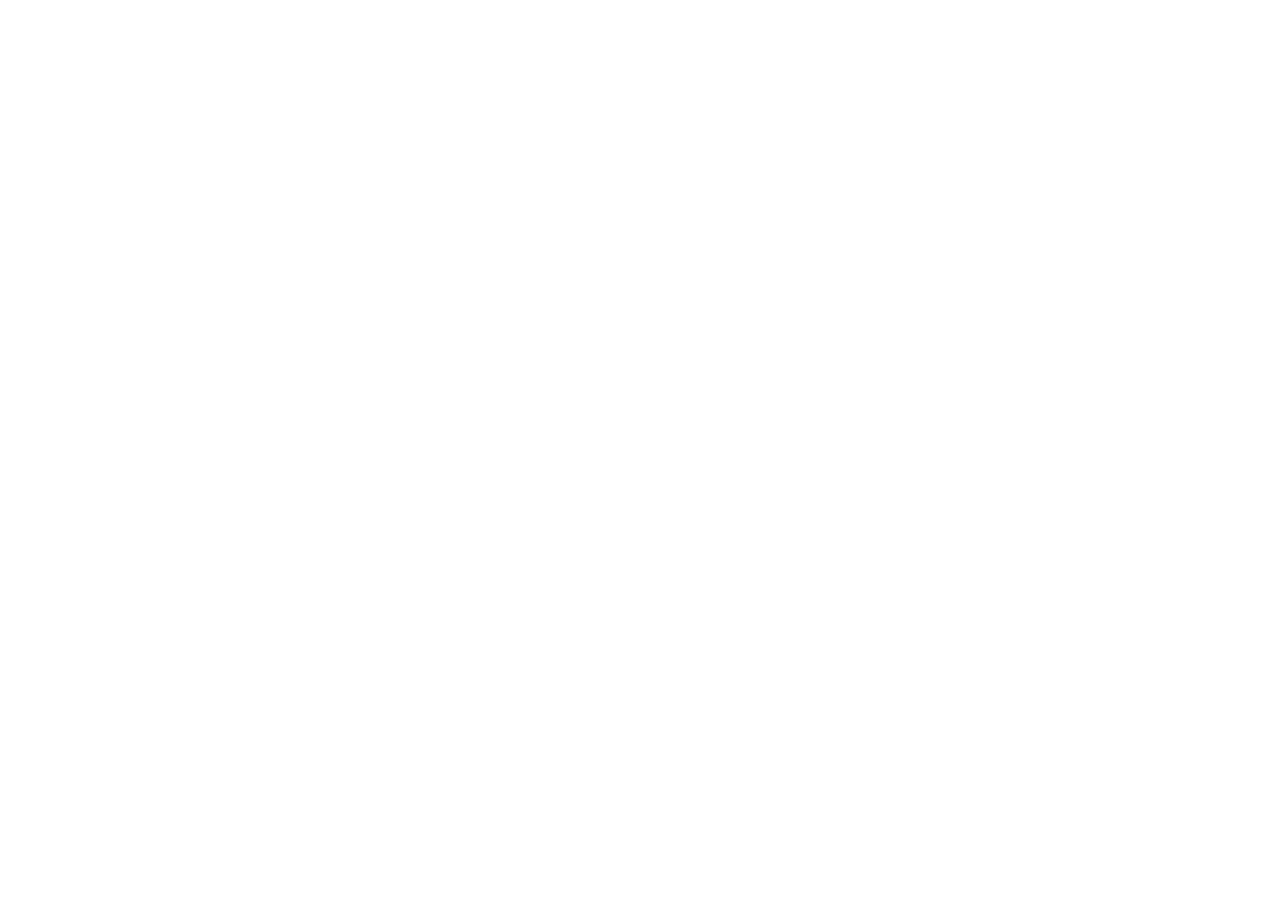
==== index.html @ afd7d158 "first commit" ====
<!DOCTYPE html><html><head><title>Quasar App</title><meta charset=utf-8><meta name=description content="A Quasar Framework app"><meta name=format-detection content="telephone=no"><meta name=msapplication-tap-highlight content=no><meta name=viewport content="user-scalable=no,initial-scale=1,maximum-scale=1,minimum-scale=1,width=device-width"><link rel=icon type=image/png sizes=128x128 href=icons/favicon-128x128.png><link rel=icon type=image/png sizes=96x96 href=icons/favicon-96x96.png><link rel=icon type=image/png sizes=32x32 href=icons/favicon-32x32.png><link rel=icon type=image/png sizes=16x16 href=icons/favicon-16x16.png><link rel=icon type=image/ico href=favicon.ico><script defer src=js/vendor.40c8dba5.js></script><script defer src=js/app.e8461d6f.js></script><link href=css/vendor.7cbda71a.css rel=stylesheet><link href=css/app.31d6cfe0.css rel=stylesheet></head><body><div id=q-app></div></body></html>
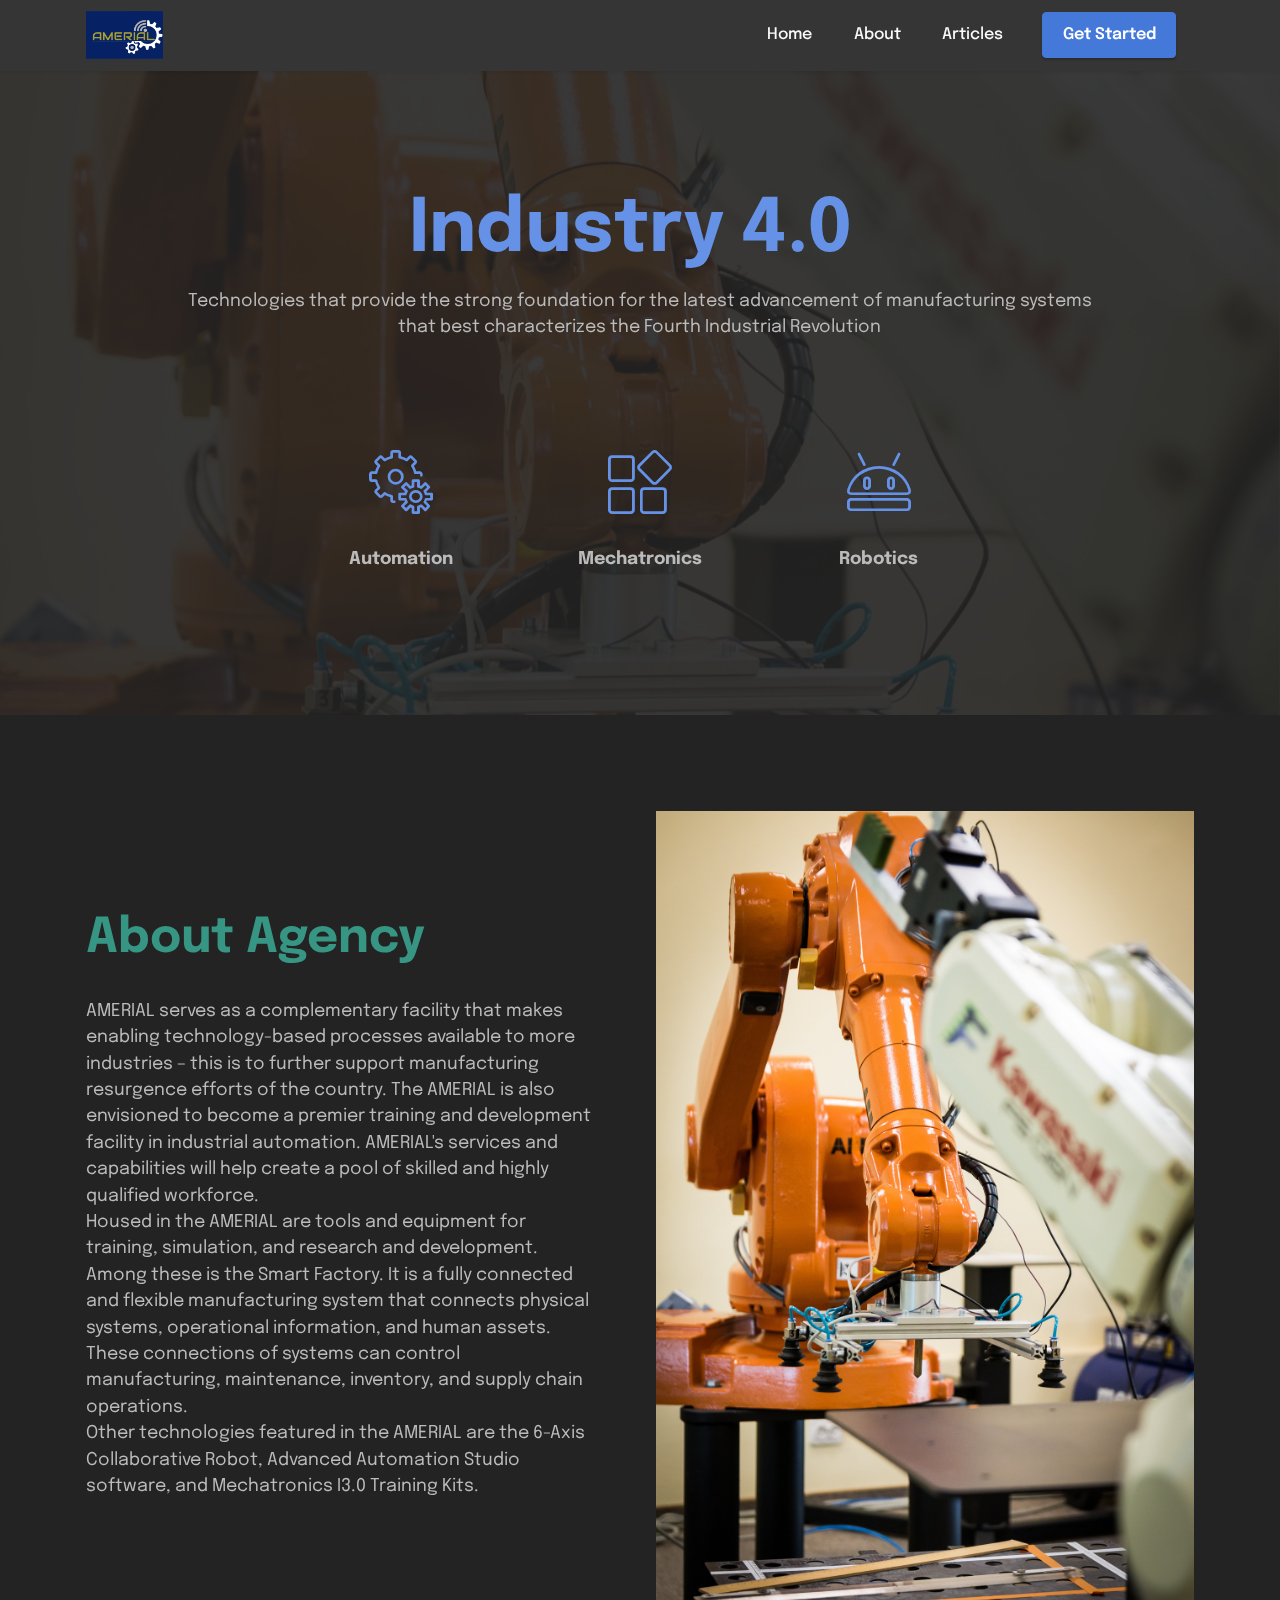
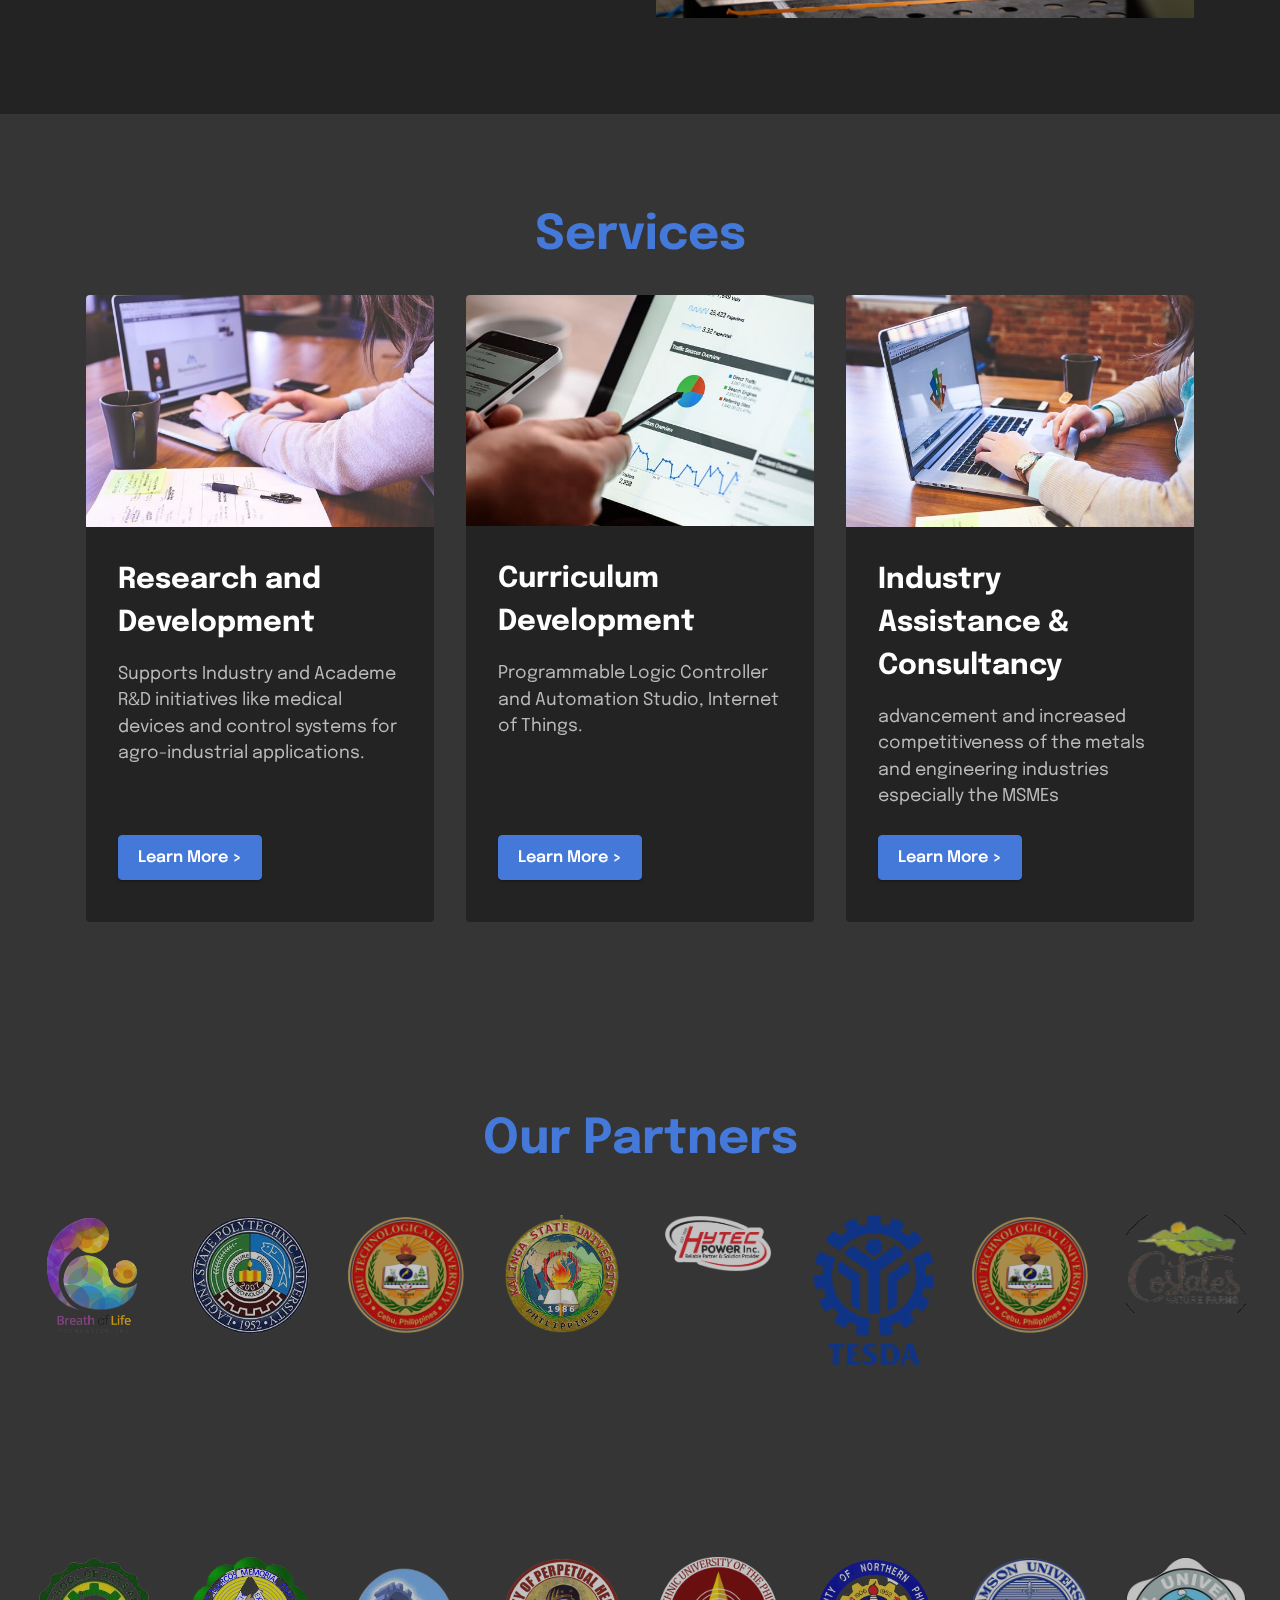
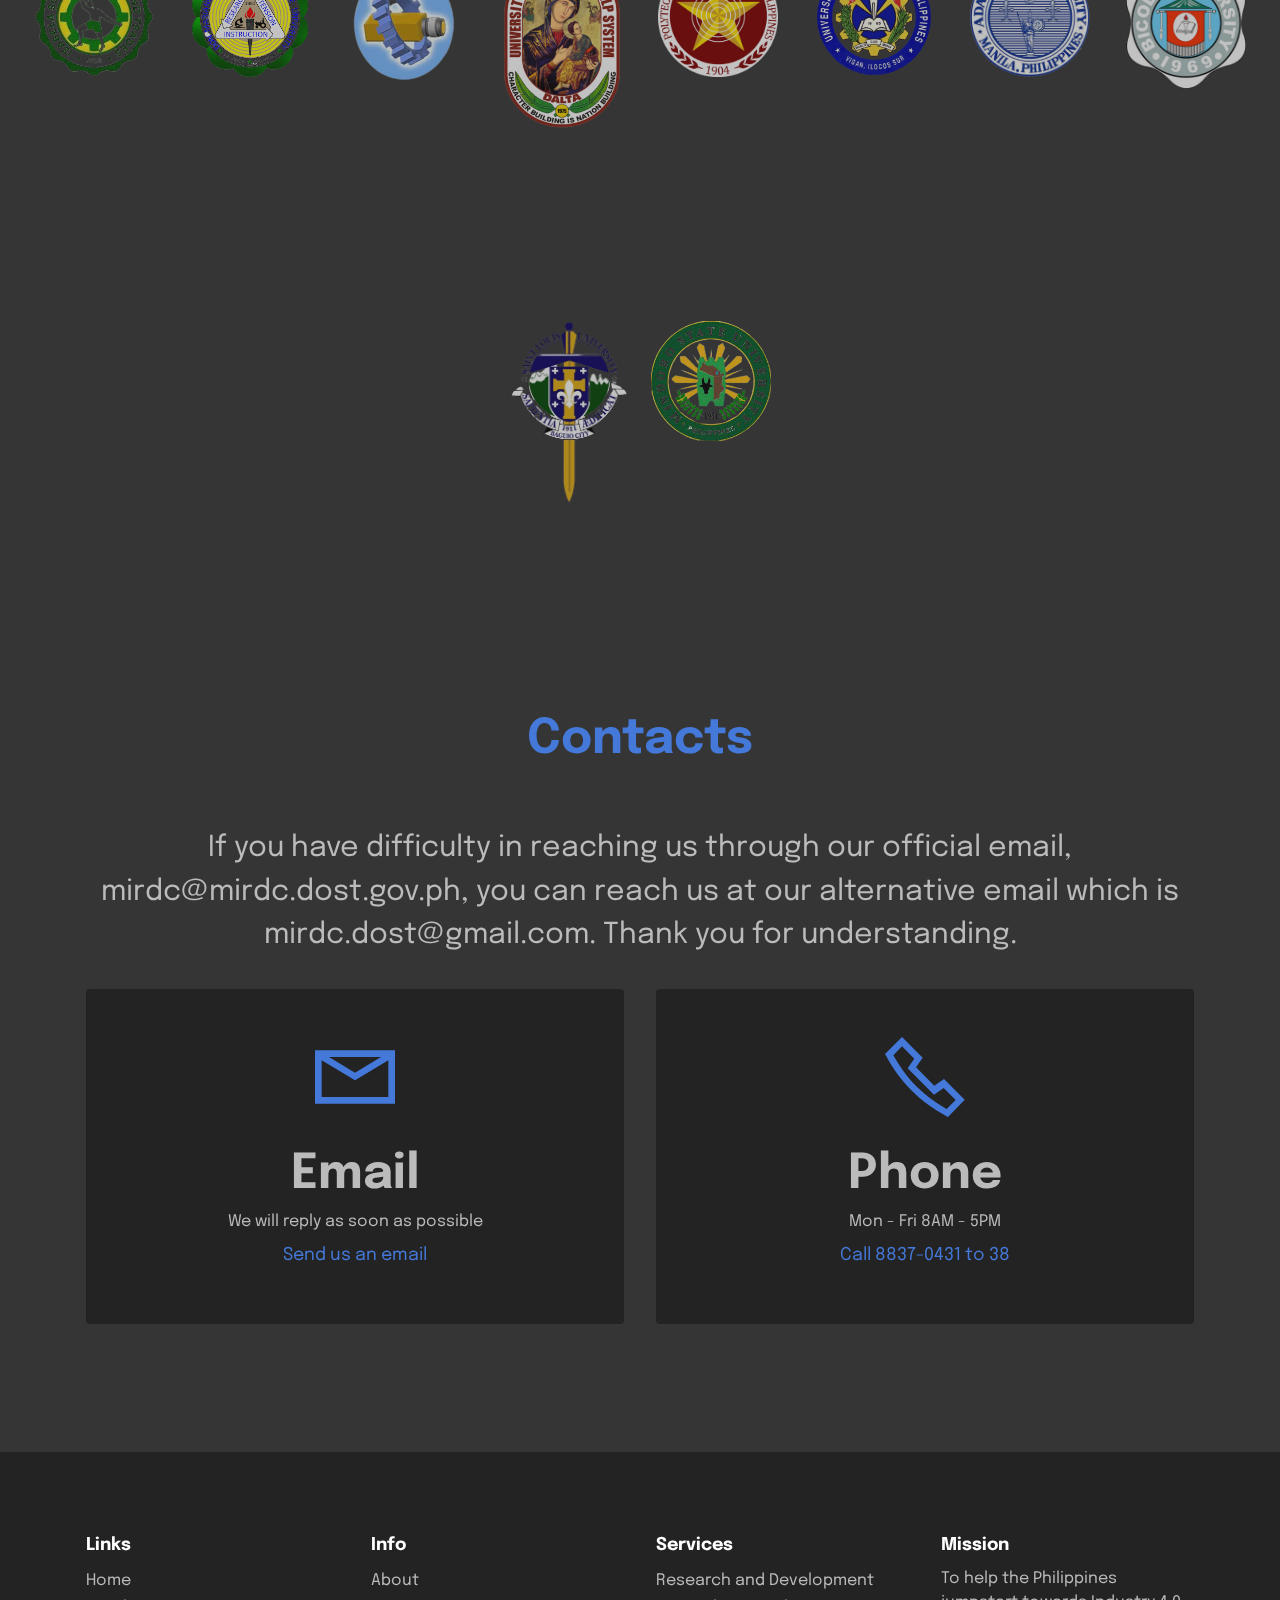
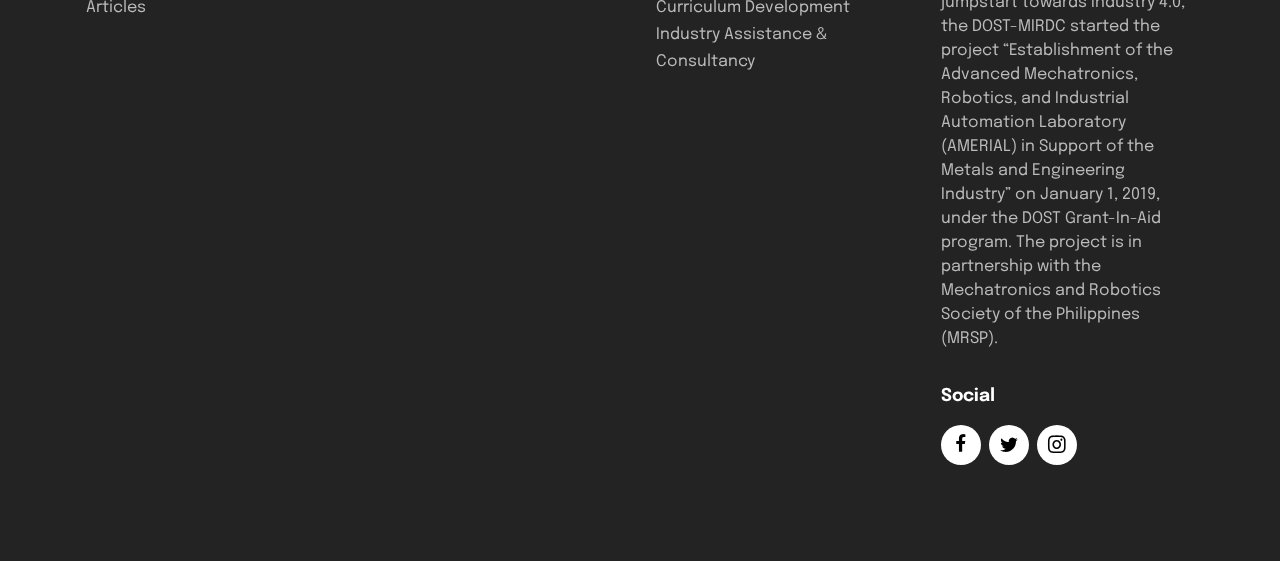
==== commit e2393ef3: "second commit" ====
--- a/index.html
+++ b/index.html
@@ -1 +1,430 @@
-<!DOCTYPE html><html><head><title>Quasar App</title><meta charset=utf-8><meta name=description content="A Quasar Framework app"><meta name=format-detection content="telephone=no"><meta name=msapplication-tap-highlight content=no><meta name=viewport content="user-scalable=no,initial-scale=1,maximum-scale=1,minimum-scale=1,width=device-width"><link rel=icon type=image/png sizes=128x128 href=icons/favicon-128x128.png><link rel=icon type=image/png sizes=96x96 href=icons/favicon-96x96.png><link rel=icon type=image/png sizes=32x32 href=icons/favicon-32x32.png><link rel=icon type=image/png sizes=16x16 href=icons/favicon-16x16.png><link rel=icon type=image/ico href=favicon.ico><script defer src=js/vendor.40c8dba5.js></script><script defer src=js/app.e8461d6f.js></script><link href=css/vendor.7cbda71a.css rel=stylesheet><link href=css/app.31d6cfe0.css rel=stylesheet></head><body><div id=q-app></div></body></html>+<!DOCTYPE html>
+<html  >
+<head>
+  <!-- Site made with Mobirise Website Builder v5.6.11, https://mobirise.com -->
+  <meta charset="UTF-8">
+  <meta http-equiv="X-UA-Compatible" content="IE=edge">
+  <meta name="generator" content="Mobirise v5.6.11, mobirise.com">
+  <meta name="twitter:card" content="summary_large_image"/>
+  <meta name="twitter:image:src" content="">
+  <meta property="og:image" content="">
+  <meta name="twitter:title" content="Home">
+  <meta name="viewport" content="width=device-width, initial-scale=1, minimum-scale=1">
+  <link rel="shortcut icon" href="assets/images/amerial-combi6-c-1.jpg" type="image/x-icon">
+  <meta name="description" content="">
+  
+  
+  <title>Home</title>
+  <link rel="stylesheet" href="assets/web/assets/mobirise-icons2/mobirise2.css">
+  <link rel="stylesheet" href="assets/web/assets/mobirise-icons/mobirise-icons.css">
+  <link rel="stylesheet" href="assets/bootstrap/css/bootstrap.min.css">
+  <link rel="stylesheet" href="assets/bootstrap/css/bootstrap-grid.min.css">
+  <link rel="stylesheet" href="assets/bootstrap/css/bootstrap-reboot.min.css">
+  <link rel="stylesheet" href="assets/parallax/jarallax.css">
+  <link rel="stylesheet" href="assets/dropdown/css/style.css">
+  <link rel="stylesheet" href="assets/socicon/css/styles.css">
+  <link rel="stylesheet" href="assets/theme/css/style.css">
+  <link rel="preload" href="https://fonts.googleapis.com/css?family=Epilogue:100,200,300,400,500,600,700,800,900,100i,200i,300i,400i,500i,600i,700i,800i,900i&display=swap" as="style" onload="this.onload=null;this.rel='stylesheet'">
+  <noscript><link rel="stylesheet" href="https://fonts.googleapis.com/css?family=Epilogue:100,200,300,400,500,600,700,800,900,100i,200i,300i,400i,500i,600i,700i,800i,900i&display=swap"></noscript>
+  <link rel="preload" as="style" href="assets/mobirise/css/mbr-additional.css"><link rel="stylesheet" href="assets/mobirise/css/mbr-additional.css" type="text/css">
+  
+  
+  
+  
+</head>
+<body>
+
+<!-- Analytics -->
+<!-- Remove Mobirise Footer -->
+<script>
+    window.addEventListener('DOMContentLoaded', function () {
+    const sections = document.querySelectorAll('section')
+    sections[sections.length-1].remove()
+})
+</script>
+<!-- /Analytics -->
+
+
+  
+  <section data-bs-version="5.1" class="menu menu1 cid-sFGzlAXw3z" once="menu" id="menu1-2">
+    
+
+    <nav class="navbar navbar-dropdown navbar-expand-lg">
+        <div class="container">
+            <div class="navbar-brand">
+                <span class="navbar-logo">
+                    <a href="https://mobiri.se">
+                        <img src="assets/images/amerial-combi6-c-1.jpg" alt="Mobirise Website Builder" style="height: 3rem;">
+                    </a>
+                </span>
+                
+            </div>
+            <button class="navbar-toggler" type="button" data-toggle="collapse" data-bs-toggle="collapse" data-target="#navbarSupportedContent" data-bs-target="#navbarSupportedContent" aria-controls="navbarNavAltMarkup" aria-expanded="false" aria-label="Toggle navigation">
+                <div class="hamburger">
+                    <span></span>
+                    <span></span>
+                    <span></span>
+                    <span></span>
+                </div>
+            </button>
+            <div class="collapse navbar-collapse" id="navbarSupportedContent">
+                <ul class="navbar-nav nav-dropdown" data-app-modern-menu="true"><li class="nav-item"><a class="nav-link link text-white text-primary display-4" href="index.html">Home</a></li><li class="nav-item"><a class="nav-link link text-white text-primary display-4" href="index.html#features19-a">
+                            About</a></li>
+                    <li class="nav-item"><a class="nav-link link text-white text-primary display-4" href="page1.html#top">Articles</a></li></ul>
+                
+                <div class="navbar-buttons mbr-section-btn"><a class="btn btn-primary display-4" href="https://mobiri.se">Get Started</a></div>
+            </div>
+        </div>
+    </nav>
+</section>
+
+<section data-bs-version="5.1" class="header19 cid-sFGzrhlvIh mbr-parallax-background" id="header19-3">
+
+    
+
+    <div class="mbr-overlay" style="opacity: 0.9; background-color: rgb(35, 35, 35);">
+    </div>
+
+    <div class="container">
+        <div class="media-container">
+            <div class="col-md-12 col-lg-10 m-auto align-center">
+                <h1 class="mbr-section-title mbr-white mbr-fonts-style mb-3 display-1"><strong>Industry 4.0&nbsp;</strong></h1>
+                <p class="mbr-text mbr-white mbr-fonts-style display-7">Technologies that provide the strong foundation for the latest advancement of manufacturing systems that best characterizes the Fourth Industrial Revolution</p>
+                
+
+                <div class="row pt-5 justify-content-center">
+                    <div class="col-12 col-md-6 col-lg-3">
+                        <div class="card-wrapper">
+                            <div class="card-box align-center">
+                                <span class="mbr-iconfont mbri-setting" style="color: rgb(101, 146, 230); fill: rgb(101, 146, 230);"></span>
+                                <h4 class="card-title align-center mbr-black mbr-fonts-style display-7"><strong>Automation</strong></h4>
+                            </div>
+                        </div>
+                    </div>
+                    <div class="col-12 col-md-6 col-lg-3">
+                        <div class="card-wrapper">
+                            <div class="card-box align-center">
+                                <span class="mbr-iconfont mbri-extension" style="color: rgb(101, 146, 230); fill: rgb(101, 146, 230);"></span>
+                                <h4 class="card-title align-center mbr-black mbr-fonts-style display-7"><strong>Mechatronics</strong></h4>
+                            </div>
+                        </div>
+                    </div>
+                    <div class="col-12 col-md-6 col-lg-3">
+                        <div class="card-wrapper">
+                            <div class="card-box align-center">
+                                <span class="mbr-iconfont mbri-android" style="color: rgb(101, 146, 230); fill: rgb(101, 146, 230);"></span>
+                                <h4 class="card-title align-center mbr-black mbr-fonts-style display-7"><strong>Robotics</strong></h4>
+                            </div>
+                        </div>
+                    </div>
+                    
+                </div>
+            </div>
+        </div>
+    </div>
+</section>
+
+<section data-bs-version="5.1" class="features18 cid-sFGGxz3b6J" id="features19-a">
+
+    
+
+    
+    <div class="container">
+        <div class="row justify-content-center">
+            <div class="card col-12 col-lg">
+                <div class="card-wrapper">
+                    <h6 class="card-title mbr-fonts-style mb-4 display-2"><strong>About Agency</strong></h6>
+                    <p class="mbr-text mbr-fonts-style display-7">AMERIAL serves as a complementary facility that makes enabling technology-based processes available to more industries – this is to further support manufacturing resurgence efforts of the country.  The AMERIAL is also envisioned to become a premier training and development facility in industrial automation.  AMERIAL's services and capabilities will help create a pool of skilled and highly qualified workforce.  
+<br>Housed in the AMERIAL are tools and equipment for training, simulation, and research and development.  Among these is the Smart Factory.  It is a fully connected and flexible manufacturing system that connects physical systems, operational information, and human assets.  These connections of systems can control manufacturing, maintenance, inventory, and supply chain operations.  
+<br>Other technologies featured in the AMERIAL are the 6-Axis Collaborative Robot, Advanced Automation Studio software, and Mechatronics I3.0 Training Kits.&nbsp; &nbsp;<br></p>
+                    
+                </div>
+            </div>
+            <div class="col-12 col-lg-6">
+                <div class="image-wrapper">
+                    <img src="assets/images/mbr-4.jpg" alt="Mobirise Website Builder">
+                </div>
+            </div>
+        </div>
+    </div>
+</section>
+
+<section data-bs-version="5.1" class="features3 cid-sFGGDvi61Z" id="features3-b">
+    
+    
+    <div class="container">
+        <div class="mbr-section-head">
+            <h4 class="mbr-section-title mbr-fonts-style align-center mb-0 display-2">
+                <strong>Services</strong></h4>
+            
+        </div>
+        <div class="row mt-4">
+            <div class="item features-image сol-12 col-md-6 col-lg-4">
+                <div class="item-wrapper">
+                    <div class="item-img">
+                        <img src="assets/images/mbr-5.jpg" alt="Mobirise Website Builder">
+                    </div>
+                    <div class="item-content">
+                        <h5 class="item-title mbr-fonts-style display-5"><strong>Research and Development</strong></h5>
+                        
+                        <p class="mbr-text mbr-fonts-style mt-3 display-7">Supports Industry and Academe R&amp;D initiatives like medical devices and control systems for agro-industrial applications.&nbsp;</p>
+                    </div>
+                    <div class="mbr-section-btn item-footer mt-2"><a href="" class="btn item-btn btn-primary display-4" target="_blank">Learn More
+                            &gt;</a></div>
+                </div>
+            </div>
+            <div class="item features-image сol-12 col-md-6 col-lg-4">
+                <div class="item-wrapper">
+                    <div class="item-img">
+                        <img src="assets/images/mbr-2.jpg" alt="Mobirise Website Builder">
+                    </div>
+                    <div class="item-content">
+                        <h5 class="item-title mbr-fonts-style display-5"><strong>Curriculum Development</strong></h5>
+                        
+                        <p class="mbr-text mbr-fonts-style mt-3 display-7">Programmable Logic Controller and&nbsp;Automation Studio, Internet of Things.</p>
+                    </div>
+                    <div class="mbr-section-btn item-footer mt-2"><a href="" class="btn item-btn btn-primary display-4" target="_blank">Learn More
+                            &gt;</a></div>
+                </div>
+            </div>
+            <div class="item features-image сol-12 col-md-6 col-lg-4">
+                <div class="item-wrapper">
+                    <div class="item-img">
+                        <img src="assets/images/mbr-1.jpg" alt="Mobirise Website Builder">
+                    </div>
+                    <div class="item-content">
+                        <h5 class="item-title mbr-fonts-style display-5"><strong>Industry Assistance &amp; Consultancy</strong></h5>
+                        
+                        <p class="mbr-text mbr-fonts-style mt-3 display-7">advancement and increased competitiveness of the metals and engineering industries especially the MSMEs<br></p>
+                    </div>
+                    <div class="mbr-section-btn item-footer mt-2"><a href="" class="btn btn-primary item-btn display-4" target="_blank">Learn More
+                            &gt;</a></div>
+                </div>
+            </div>
+        </div>
+    </div>
+</section>
+
+<section data-bs-version="5.1" class="clients1 cid-tmxWpoEcIT" id="clients1-b">
+    
+    <div class="images-container container-fluid">
+        <div class="mbr-section-head">
+            <h3 class="mbr-section-title mbr-fonts-style align-center mb-0 display-2">
+                <strong>Our Partners</strong></h3>
+            
+            
+        </div>
+        <div class="row justify-content-center mt-4">
+            <div class="col-md-3 card">
+                <img src="assets/images/bol.png" alt="Breath of Life Foundation">
+            </div>
+            <div class="col-md-3 card">
+                <img src="assets/images/lspu.png" alt="Mobirise Website Builder">
+            </div>
+            <div class="col-md-3 card">
+                <img src="assets/images/ctu-removebg-preview.png" alt="Mobirise Website Builder">
+            </div>
+            <div class="col-md-3 card">
+                <img src="assets/images/ksu-removebg-preview.png" alt="Mobirise Website Builder">
+            </div>
+            <div class="col-md-3 card">
+                <img src="assets/images/hpi.png" alt="Mobirise Website Builder">
+            </div>
+            <div class="col-md-3 card">
+                <img src="assets/images/tesda.png" alt="Mobirise Website Builder">
+            </div>
+            <div class="col-md-3 card">
+                <img src="assets/images/ctu-removebg-preview.png" alt="Mobirise Website Builder">
+            </div>
+            <div class="col-md-3 card">
+                <img src="assets/images/cnf-removebg-preview-1.png" alt="Mobirise Website Builder">
+            </div>
+        </div>
+    </div>
+</section>
+
+<section data-bs-version="5.1" class="clients1 cid-tmxXZUGUdp" id="clients1-c">
+    
+    <div class="images-container container-fluid">
+        <div class="mbr-section-head">
+            
+            
+            
+        </div>
+        <div class="row justify-content-center mt-4">
+            <div class="col-md-3 card">
+                <img src="assets/images/isat-removebg-preview.png" alt="Mobirise Website Builder">
+            </div>
+            <div class="col-md-3 card">
+                <img src="assets/images/dmmmsu-removebg-preview.png" alt="Mobirise Website Builder">
+            </div>
+            <div class="col-md-3 card">
+                <img src="assets/images/inz-removebg-preview.png" alt="Mobirise Website Builder">
+            </div>
+            <div class="col-md-3 card">
+                <img src="assets/images/university-of-perpetual-help-system-dalta-logo.png" alt="Mobirise Website Builder">
+            </div>
+            <div class="col-md-3 card">
+                <img src="assets/images/pup.png" alt="Mobirise Website Builder">
+            </div>
+            <div class="col-md-3 card">
+                <img src="assets/images/unp-removebg-preview.png" alt="Mobirise Website Builder">
+            </div>
+            <div class="col-md-3 card">
+                <img src="assets/images/au.png" alt="Mobirise Website Builder">
+            </div>
+            <div class="col-md-3 card">
+                <img src="assets/images/bicol-university.png" alt="Mobirise Website Builder">
+            </div>
+        </div>
+    </div>
+</section>
+
+<section data-bs-version="5.1" class="clients1 cid-tmy2tAWK6I" id="clients1-e">
+    
+    <div class="images-container container">
+        <div class="mbr-section-head">
+            
+            
+            
+        </div>
+        <div class="row justify-content-center mt-4">
+            <div class="col-md-3 card">
+                <img src="assets/images/isat-removebg-preview-1.png" alt="">
+            </div>
+            <div class="col-md-3 card">
+                <img src="assets/images/isat-removebg-preview-1.png" alt="">
+            </div>
+            <div class="col-md-3 card">
+                <img src="assets/images/isat-removebg-preview-1.png" alt="">
+            </div>
+            <div class="col-md-3 card">
+                <img src="assets/images/saint-louis-university-baguio-logo-removebg-preview.png" alt="Mobirise Website Builder">
+            </div>
+            <div class="col-md-3 card">
+                <img src="assets/images/msu-removebg-preview.png" alt="Mobirise Website Builder">
+            </div>
+            <div class="col-md-3 card">
+                <img src="assets/images/isat-removebg-preview-1.png" alt="">
+            </div>
+            <div class="col-md-3 card">
+                <img src="assets/images/isat-removebg-preview-1.png" alt="">
+            </div>
+            <div class="col-md-3 card">
+                <img src="assets/images/isat-removebg-preview-1.png" alt="">
+            </div>
+        </div>
+    </div>
+</section>
+
+<section data-bs-version="5.1" class="contacts1 cid-sFGJrLtt3K" id="contacts1-c">
+
+    
+
+    
+    <div class="container">
+        <div class="mbr-section-head">
+            <h3 class="mbr-section-title mbr-fonts-style align-center mb-0 display-2">
+                <strong>Contacts</strong><br><strong><br></strong>
+            </h3>
+            <h4 class="mbr-section-subtitle mbr-fonts-style align-center mb-0 mt-2 display-5">If you have difficulty in reaching us through our official email, mirdc@mirdc.dost.gov.ph, you can reach us at our alternative email which is mirdc.dost@gmail.com. Thank you for understanding.</h4>
+        </div>
+        <div class="row justify-content-center mt-4">
+            <div class="card col-12 col-lg-6">
+                <div class="card-wrapper">
+                    <div class="card-box align-center">
+                        <div class="image-wrapper">
+                            <span class="mbr-iconfont mobi-mbri-letter mobi-mbri"></span>
+                        </div>
+                        <h4 class="card-title mbr-fonts-style mb-2 display-2">
+                            <strong>Email</strong>
+                        </h4>
+                        <p class="mbr-text mbr-fonts-style mb-2 display-4">
+                            We will reply as soon as possible</p>
+                        <h5 class="link mbr-fonts-style display-7"><a href="mailto:mirdc@mirdc.dost.gov.ph" class="text-primary">Send us an
+                                email</a>
+                        </h5>
+                    </div>
+                </div>
+            </div>
+            <div class="card col-12 col-lg-6">
+                <div class="card-wrapper">
+                    <div class="card-box align-center">
+                        <div class="image-wrapper">
+                            <span class="mbr-iconfont mobi-mbri-phone mobi-mbri"></span>
+                        </div>
+                        <h4 class="card-title mbr-fonts-style align-center mb-2 display-2">
+                            <strong>Phone</strong>
+                        </h4>
+                        <p class="mbr-text mbr-fonts-style mb-2 display-4">
+                            Mon - Fri 8AM - 5PM</p>
+                        <h5 class="link mbr-black mbr-fonts-style display-7">
+                            <a href="tel:+12345678910" class="text-primary">Call&nbsp;</a>8837-0431 to 38</h5>
+                    </div>
+                </div>
+            </div>
+        </div>
+    </div>
+</section>
+
+<section data-bs-version="5.1" class="footer1 cid-sFGDg6hy8z" once="footers" id="footer1-7">
+
+    
+    
+    <div class="container">
+        <div class="row mbr-white">
+            <div class="col-12 col-md-6 col-lg-3">
+                <h5 class="mbr-section-subtitle mbr-fonts-style mb-2 display-7">
+                    <strong>Links</strong></h5>
+                <ul class="list mbr-fonts-style display-4">
+                    <li class="mbr-text item-wrap">Home</li><li class="mbr-text item-wrap">Articles</li><li class="mbr-text item-wrap"><br></li><li class="mbr-text item-wrap"><br></li>
+                </ul>
+            </div>
+            <div class="col-12 col-md-6 col-lg-3">
+                <h5 class="mbr-section-subtitle mbr-fonts-style mb-2 display-7">
+                    <strong>Info</strong></h5>
+                <ul class="list mbr-fonts-style display-4">
+
+                    <li class="mbr-text item-wrap">About</li><li class="mbr-text item-wrap"><br></li><li class="mbr-text item-wrap"><br></li><li class="mbr-text item-wrap"><br></li>
+                </ul>
+            </div>
+            <div class="col-12 col-md-6 col-lg-3">
+                <h5 class="mbr-section-subtitle mbr-fonts-style mb-2 display-7"><strong>Services</strong></h5>
+                <ul class="list mbr-fonts-style display-4">
+                    <li class="mbr-text item-wrap">Research and Development</li><li class="mbr-text item-wrap">Curriculum Development</li><li class="mbr-text item-wrap">Industry Assistance &amp; Consultancy</li><li class="mbr-text item-wrap"><br></li><li class="mbr-text item-wrap"><br></li>
+                </ul>
+            </div>
+            <div class="col-12 col-md-6 col-lg-3">
+                <h5 class="mbr-section-subtitle mbr-fonts-style mb-2 display-7"><strong>Mission</strong></h5>
+                <p class="mbr-text mbr-fonts-style mb-4 display-4">
+                    To help the Philippines jumpstart towards Industry 4.0, the DOST-MIRDC started the project “Establishment of the Advanced Mechatronics, Robotics, and Industrial Automation Laboratory (AMERIAL) in Support of the Metals and Engineering Industry” on January 1, 2019, under the DOST Grant-In-Aid program. The project is in partnership with the Mechatronics and Robotics Society of the Philippines (MRSP).</p>
+                <h5 class="mbr-section-subtitle mbr-fonts-style mb-3 display-7">
+                    <strong>Social</strong>
+                </h5>
+                <div class="social-row display-7">
+                    <div class="soc-item">
+                        <a href="https://twitter.com/mobirise" target="_blank">
+                            <span class="mbr-iconfont socicon socicon-facebook"></span>
+                        </a>
+                    </div>
+                    <div class="soc-item">
+                        
+                            <span class="mbr-iconfont socicon-twitter socicon"></span>
+                        
+                    </div>
+                    <div class="soc-item">
+                        
+                            <span class="mbr-iconfont socicon-instagram socicon"></span>
+                        
+                    </div>
+                    
+                </div>
+            </div>
+            
+        </div>
+    </div>
+</section><section class="display-7" style="padding: 0;align-items: center;justify-content: center;flex-wrap: wrap;    align-content: center;display: flex;position: relative;height: 4rem;"><a href="https://mobiri.se/2731320" style="flex: 1 1;height: 4rem;position: absolute;width: 100%;z-index: 1;"><img alt="" style="height: 4rem;" src="[data-uri]"></a><p style="margin: 0;text-align: center;" class="display-7">Built with &#8204;</p><a style="z-index:1" href="https://mobirise.com">Mobirise </a></section><script src="assets/bootstrap/js/bootstrap.bundle.min.js"></script>  <script src="assets/parallax/jarallax.js"></script>  <script src="assets/smoothscroll/smooth-scroll.js"></script>  <script src="assets/ytplayer/index.js"></script>  <script src="assets/dropdown/js/navbar-dropdown.js"></script>  <script src="assets/vimeoplayer/player.js"></script>  <script src="assets/theme/js/script.js"></script>  
+  
+  
+</body>
+</html>--- a/assets/web/assets/mobirise-icons2/mobirise2.css
+++ b/assets/web/assets/mobirise-icons2/mobirise2.css
@@ -0,0 +1,498 @@
+@font-face {
+  font-family: 'Moririse2';
+  font-display: swap;
+  src:  url('mobirise2.eot?f2bix4');
+  src:  url('mobirise2.eot?f2bix4#iefix') format('embedded-opentype'),
+    url('mobirise2.ttf?f2bix4') format('truetype'),
+    url('mobirise2.woff?f2bix4') format('woff'),
+    url('mobirise2.svg?f2bix4#mobirise2') format('svg');
+  font-weight: normal;
+  font-style: normal;
+}
+
+[class^="mobi-"], [class*=" mobi-"] {
+  /* use !important to prevent issues with browser extensions that change fonts */
+  font-family: 'Moririse2' !important;
+  speak: none;
+  font-style: normal;
+  font-weight: normal;
+  font-variant: normal;
+  text-transform: none;
+  line-height: 1;
+
+  /* Better Font Rendering =========== */
+  -webkit-font-smoothing: antialiased;
+  -moz-osx-font-smoothing: grayscale;
+}
+
+.mobi-mbri-add-submenu:before {
+  content: "\e900";
+}
+.mobi-mbri-alert:before {
+  content: "\e901";
+}
+.mobi-mbri-align-center:before {
+  content: "\e902";
+}
+.mobi-mbri-align-justify:before {
+  content: "\e903";
+}
+.mobi-mbri-align-left:before {
+  content: "\e904";
+}
+.mobi-mbri-align-right:before {
+  content: "\e905";
+}
+.mobi-mbri-android:before {
+  content: "\e906";
+}
+.mobi-mbri-apple:before {
+  content: "\e907";
+}
+.mobi-mbri-arrow-down:before {
+  content: "\e908";
+}
+.mobi-mbri-arrow-next:before {
+  content: "\e909";
+}
+.mobi-mbri-arrow-prev:before {
+  content: "\e90a";
+}
+.mobi-mbri-arrow-up:before {
+  content: "\e90b";
+}
+.mobi-mbri-bold:before {
+  content: "\e90c";
+}
+.mobi-mbri-bookmark:before {
+  content: "\e90d";
+}
+.mobi-mbri-bootstrap:before {
+  content: "\e90e";
+}
+.mobi-mbri-briefcase:before {
+  content: "\e90f";
+}
+.mobi-mbri-browse:before {
+  content: "\e910";
+}
+.mobi-mbri-bulleted-list:before {
+  content: "\e911";
+}
+.mobi-mbri-calendar:before {
+  content: "\e912";
+}
+.mobi-mbri-camera:before {
+  content: "\e913";
+}
+.mobi-mbri-cart-add:before {
+  content: "\e914";
+}
+.mobi-mbri-cart-full:before {
+  content: "\e915";
+}
+.mobi-mbri-cash:before {
+  content: "\e916";
+}
+.mobi-mbri-change-style:before {
+  content: "\e917";
+}
+.mobi-mbri-chat:before {
+  content: "\e918";
+}
+.mobi-mbri-clock:before {
+  content: "\e919";
+}
+.mobi-mbri-close:before {
+  content: "\e91a";
+}
+.mobi-mbri-cloud:before {
+  content: "\e91b";
+}
+.mobi-mbri-code:before {
+  content: "\e91c";
+}
+.mobi-mbri-contact-form:before {
+  content: "\e91d";
+}
+.mobi-mbri-credit-card:before {
+  content: "\e91e";
+}
+.mobi-mbri-cursor-click:before {
+  content: "\e91f";
+}
+.mobi-mbri-cust-feedback:before {
+  content: "\e920";
+}
+.mobi-mbri-database:before {
+  content: "\e921";
+}
+.mobi-mbri-delivery:before {
+  content: "\e922";
+}
+.mobi-mbri-desktop:before {
+  content: "\e923";
+}
+.mobi-mbri-devices:before {
+  content: "\e924";
+}
+.mobi-mbri-down:before {
+  content: "\e925";
+}
+.mobi-mbri-download-2:before {
+  content: "\e926";
+}
+.mobi-mbri-download:before {
+  content: "\e927";
+}
+.mobi-mbri-drag-n-drop-2:before {
+  content: "\e928";
+}
+.mobi-mbri-drag-n-drop:before {
+  content: "\e929";
+}
+.mobi-mbri-edit-2:before {
+  content: "\e92a";
+}
+.mobi-mbri-edit:before {
+  content: "\e92b";
+}
+.mobi-mbri-error:before {
+  content: "\e92c";
+}
+.mobi-mbri-extension:before {
+  content: "\e92d";
+}
+.mobi-mbri-features:before {
+  content: "\e92e";
+}
+.mobi-mbri-file:before {
+  content: "\e92f";
+}
+.mobi-mbri-flag:before {
+  content: "\e930";
+}
+.mobi-mbri-folder:before {
+  content: "\e931";
+}
+.mobi-mbri-gift:before {
+  content: "\e932";
+}
+.mobi-mbri-github:before {
+  content: "\e933";
+}
+.mobi-mbri-globe-2:before {
+  content: "\e934";
+}
+.mobi-mbri-globe:before {
+  content: "\e935";
+}
+.mobi-mbri-growing-chart:before {
+  content: "\e936";
+}
+.mobi-mbri-hearth:before {
+  content: "\e937";
+}
+.mobi-mbri-help:before {
+  content: "\e938";
+}
+.mobi-mbri-home:before {
+  content: "\e939";
+}
+.mobi-mbri-hot-cup:before {
+  content: "\e93a";
+}
+.mobi-mbri-idea:before {
+  content: "\e93b";
+}
+.mobi-mbri-image-gallery:before {
+  content: "\e93c";
+}
+.mobi-mbri-image-slider:before {
+  content: "\e93d";
+}
+.mobi-mbri-info:before {
+  content: "\e93e";
+}
+.mobi-mbri-italic:before {
+  content: "\e93f";
+}
+.mobi-mbri-key:before {
+  content: "\e940";
+}
+.mobi-mbri-laptop:before {
+  content: "\e941";
+}
+.mobi-mbri-layers:before {
+  content: "\e942";
+}
+.mobi-mbri-left-right:before {
+  content: "\e943";
+}
+.mobi-mbri-left:before {
+  content: "\e944";
+}
+.mobi-mbri-letter:before {
+  content: "\e945";
+}
+.mobi-mbri-like:before {
+  content: "\e946";
+}
+.mobi-mbri-link:before {
+  content: "\e947";
+}
+.mobi-mbri-lock:before {
+  content: "\e948";
+}
+.mobi-mbri-login:before {
+  content: "\e949";
+}
+.mobi-mbri-logout:before {
+  content: "\e94a";
+}
+.mobi-mbri-magic-stick:before {
+  content: "\e94b";
+}
+.mobi-mbri-map-pin:before {
+  content: "\e94c";
+}
+.mobi-mbri-menu:before {
+  content: "\e94d";
+}
+.mobi-mbri-mobile-2:before {
+  content: "\e94e";
+}
+.mobi-mbri-mobile-horizontal:before {
+  content: "\e94f";
+}
+.mobi-mbri-mobile:before {
+  content: "\e950";
+}
+.mobi-mbri-mobirise:before {
+  content: "\e951";
+}
+.mobi-mbri-more-horizontal:before {
+  content: "\e952";
+}
+.mobi-mbri-more-vertical:before {
+  content: "\e953";
+}
+.mobi-mbri-music:before {
+  content: "\e954";
+}
+.mobi-mbri-new-file:before {
+  content: "\e955";
+}
+.mobi-mbri-numbered-list:before {
+  content: "\e956";
+}
+.mobi-mbri-opened-folder:before {
+  content: "\e957";
+}
+.mobi-mbri-pages:before {
+  content: "\e958";
+}
+.mobi-mbri-paper-plane:before {
+  content: "\e959";
+}
+.mobi-mbri-paperclip:before {
+  content: "\e95a";
+}
+.mobi-mbri-phone:before {
+  content: "\e95b";
+}
+.mobi-mbri-photo:before {
+  content: "\e95c";
+}
+.mobi-mbri-photos:before {
+  content: "\e95d";
+}
+.mobi-mbri-pin:before {
+  content: "\e95e";
+}
+.mobi-mbri-play:before {
+  content: "\e95f";
+}
+.mobi-mbri-plus:before {
+  content: "\e960";
+}
+.mobi-mbri-preview:before {
+  content: "\e961";
+}
+.mobi-mbri-print:before {
+  content: "\e962";
+}
+.mobi-mbri-protect:before {
+  content: "\e963";
+}
+.mobi-mbri-question:before {
+  content: "\e964";
+}
+.mobi-mbri-quote-left:before {
+  content: "\e965";
+}
+.mobi-mbri-quote-right:before {
+  content: "\e966";
+}
+.mobi-mbri-redo:before {
+  content: "\e967";
+}
+.mobi-mbri-refresh:before {
+  content: "\e968";
+}
+.mobi-mbri-responsive-2:before {
+  content: "\e969";
+}
+.mobi-mbri-responsive:before {
+  content: "\e96a";
+}
+.mobi-mbri-right:before {
+  content: "\e96b";
+}
+.mobi-mbri-rocket:before {
+  content: "\e96c";
+}
+.mobi-mbri-sad-face:before {
+  content: "\e96d";
+}
+.mobi-mbri-sale:before {
+  content: "\e96e";
+}
+.mobi-mbri-save:before {
+  content: "\e96f";
+}
+.mobi-mbri-search:before {
+  content: "\e970";
+}
+.mobi-mbri-setting-2:before {
+  content: "\e971";
+}
+.mobi-mbri-setting-3:before {
+  content: "\e972";
+}
+.mobi-mbri-setting:before {
+  content: "\e973";
+}
+.mobi-mbri-share:before {
+  content: "\e974";
+}
+.mobi-mbri-shopping-bag:before {
+  content: "\e975";
+}
+.mobi-mbri-shopping-basket:before {
+  content: "\e976";
+}
+.mobi-mbri-shopping-cart:before {
+  content: "\e977";
+}
+.mobi-mbri-sites:before {
+  content: "\e978";
+}
+.mobi-mbri-smile-face:before {
+  content: "\e979";
+}
+.mobi-mbri-speed:before {
+  content: "\e97a";
+}
+.mobi-mbri-star:before {
+  content: "\e97b";
+}
+.mobi-mbri-success:before {
+  content: "\e97c";
+}
+.mobi-mbri-sun:before {
+  content: "\e97d";
+}
+.mobi-mbri-sun2:before {
+  content: "\e97e";
+}
+.mobi-mbri-tablet-vertical:before {
+  content: "\e97f";
+}
+.mobi-mbri-tablet:before {
+  content: "\e980";
+}
+.mobi-mbri-target:before {
+  content: "\e981";
+}
+.mobi-mbri-timer:before {
+  content: "\e982";
+}
+.mobi-mbri-to-ftp:before {
+  content: "\e983";
+}
+.mobi-mbri-to-local-drive:before {
+  content: "\e984";
+}
+.mobi-mbri-touch-swipe:before {
+  content: "\e985";
+}
+.mobi-mbri-touch:before {
+  content: "\e986";
+}
+.mobi-mbri-trash:before {
+  content: "\e987";
+}
+.mobi-mbri-underline:before {
+  content: "\e988";
+}
+.mobi-mbri-undo:before {
+  content: "\e989";
+}
+.mobi-mbri-unlink:before {
+  content: "\e98a";
+}
+.mobi-mbri-unlock:before {
+  content: "\e98b";
+}
+.mobi-mbri-up-down:before {
+  content: "\e98c";
+}
+.mobi-mbri-up:before {
+  content: "\e98d";
+}
+.mobi-mbri-update:before {
+  content: "\e98e";
+}
+.mobi-mbri-upload-2:before {
+  content: "\e98f";
+}
+.mobi-mbri-upload:before {
+  content: "\e990";
+}
+.mobi-mbri-user-2:before {
+  content: "\e991";
+}
+.mobi-mbri-user:before {
+  content: "\e992";
+}
+.mobi-mbri-users:before {
+  content: "\e993";
+}
+.mobi-mbri-video-play:before {
+  content: "\e994";
+}
+.mobi-mbri-video:before {
+  content: "\e995";
+}
+.mobi-mbri-watch:before {
+  content: "\e996";
+}
+.mobi-mbri-website-theme-2:before {
+  content: "\e997";
+}
+.mobi-mbri-website-theme:before {
+  content: "\e998";
+}
+.mobi-mbri-wifi:before {
+  content: "\e999";
+}
+.mobi-mbri-windows:before {
+  content: "\e99a";
+}
+.mobi-mbri-zoom-in:before {
+  content: "\e99b";
+}
+.mobi-mbri-zoom-out:before {
+  content: "\e99c";
+}
--- a/assets/web/assets/mobirise-icons/mobirise-icons.css
+++ b/assets/web/assets/mobirise-icons/mobirise-icons.css
@@ -0,0 +1,477 @@
+@font-face {
+  font-family: 'MobiriseIcons';
+  src:  url('mobirise-icons.eot?spat4u');
+  src:  url('mobirise-icons.eot?spat4u#iefix') format('embedded-opentype'),
+    url('mobirise-icons.ttf?spat4u') format('truetype'),
+    url('mobirise-icons.woff?spat4u') format('woff'),
+    url('mobirise-icons.svg?spat4u#MobiriseIcons') format('svg');
+  font-weight: normal;
+  font-style: normal;
+  font-display: swap;
+}
+
+[class^="mbri-"], [class*=" mbri-"] {
+  /* use !important to prevent issues with browser extensions that change fonts */
+  font-family: MobiriseIcons !important;
+  speak: none;
+  font-style: normal;
+  font-weight: normal;
+  font-variant: normal;
+  text-transform: none;
+  line-height: 1;
+
+  /* Better Font Rendering =========== */
+  -webkit-font-smoothing: antialiased;
+  -moz-osx-font-smoothing: grayscale;
+}
+
+.mbri-add-submenu:before {
+  content: "\e900";
+}
+.mbri-alert:before {
+  content: "\e901";
+}
+.mbri-align-center:before {
+  content: "\e902";
+}
+.mbri-align-justify:before {
+  content: "\e903";
+}
+.mbri-align-left:before {
+  content: "\e904";
+}
+.mbri-align-right:before {
+  content: "\e905";
+}
+.mbri-android:before {
+  content: "\e906";
+}
+.mbri-apple:before {
+  content: "\e907";
+}
+.mbri-arrow-down:before {
+  content: "\e908";
+}
+.mbri-arrow-next:before {
+  content: "\e909";
+}
+.mbri-arrow-prev:before {
+  content: "\e90a";
+}
+.mbri-arrow-up:before {
+  content: "\e90b";
+}
+.mbri-bold:before {
+  content: "\e90c";
+}
+.mbri-bookmark:before {
+  content: "\e90d";
+}
+.mbri-bootstrap:before {
+  content: "\e90e";
+}
+.mbri-briefcase:before {
+  content: "\e90f";
+}
+.mbri-browse:before {
+  content: "\e910";
+}
+.mbri-bulleted-list:before {
+  content: "\e911";
+}
+.mbri-calendar:before {
+  content: "\e912";
+}
+.mbri-camera:before {
+  content: "\e913";
+}
+.mbri-cart-add:before {
+  content: "\e914";
+}
+.mbri-cart-full:before {
+  content: "\e915";
+}
+.mbri-cash:before {
+  content: "\e916";
+}
+.mbri-change-style:before {
+  content: "\e917";
+}
+.mbri-chat:before {
+  content: "\e918";
+}
+.mbri-clock:before {
+  content: "\e919";
+}
+.mbri-close:before {
+  content: "\e91a";
+}
+.mbri-cloud:before {
+  content: "\e91b";
+}
+.mbri-code:before {
+  content: "\e91c";
+}
+.mbri-contact-form:before {
+  content: "\e91d";
+}
+.mbri-credit-card:before {
+  content: "\e91e";
+}
+.mbri-cursor-click:before {
+  content: "\e91f";
+}
+.mbri-cust-feedback:before {
+  content: "\e920";
+}
+.mbri-database:before {
+  content: "\e921";
+}
+.mbri-delivery:before {
+  content: "\e922";
+}
+.mbri-desktop:before {
+  content: "\e923";
+}
+.mbri-devices:before {
+  content: "\e924";
+}
+.mbri-down:before {
+  content: "\e925";
+}
+.mbri-download:before {
+  content: "\e989";
+}
+.mbri-drag-n-drop:before {
+  content: "\e927";
+}
+.mbri-drag-n-drop2:before {
+  content: "\e928";
+}
+.mbri-edit:before {
+  content: "\e929";
+}
+.mbri-edit2:before {
+  content: "\e92a";
+}
+.mbri-error:before {
+  content: "\e92b";
+}
+.mbri-extension:before {
+  content: "\e92c";
+}
+.mbri-features:before {
+  content: "\e92d";
+}
+.mbri-file:before {
+  content: "\e92e";
+}
+.mbri-flag:before {
+  content: "\e92f";
+}
+.mbri-folder:before {
+  content: "\e930";
+}
+.mbri-gift:before {
+  content: "\e931";
+}
+.mbri-github:before {
+  content: "\e932";
+}
+.mbri-globe:before {
+  content: "\e933";
+}
+.mbri-globe-2:before {
+  content: "\e934";
+}
+.mbri-growing-chart:before {
+  content: "\e935";
+}
+.mbri-hearth:before {
+  content: "\e936";
+}
+.mbri-help:before {
+  content: "\e937";
+}
+.mbri-home:before {
+  content: "\e938";
+}
+.mbri-hot-cup:before {
+  content: "\e939";
+}
+.mbri-idea:before {
+  content: "\e93a";
+}
+.mbri-image-gallery:before {
+  content: "\e93b";
+}
+.mbri-image-slider:before {
+  content: "\e93c";
+}
+.mbri-info:before {
+  content: "\e93d";
+}
+.mbri-italic:before {
+  content: "\e93e";
+}
+.mbri-key:before {
+  content: "\e93f";
+}
+.mbri-laptop:before {
+  content: "\e940";
+}
+.mbri-layers:before {
+  content: "\e941";
+}
+.mbri-left-right:before {
+  content: "\e942";
+}
+.mbri-left:before {
+  content: "\e943";
+}
+.mbri-letter:before {
+  content: "\e944";
+}
+.mbri-like:before {
+  content: "\e945";
+}
+.mbri-link:before {
+  content: "\e946";
+}
+.mbri-lock:before {
+  content: "\e947";
+}
+.mbri-login:before {
+  content: "\e948";
+}
+.mbri-logout:before {
+  content: "\e949";
+}
+.mbri-magic-stick:before {
+  content: "\e94a";
+}
+.mbri-map-pin:before {
+  content: "\e94b";
+}
+.mbri-menu:before {
+  content: "\e94c";
+}
+.mbri-mobile:before {
+  content: "\e94d";
+}
+.mbri-mobile2:before {
+  content: "\e94e";
+}
+.mbri-mobirise:before {
+  content: "\e94f";
+}
+.mbri-more-horizontal:before {
+  content: "\e950";
+}
+.mbri-more-vertical:before {
+  content: "\e951";
+}
+.mbri-music:before {
+  content: "\e952";
+}
+.mbri-new-file:before {
+  content: "\e953";
+}
+.mbri-numbered-list:before {
+  content: "\e954";
+}
+.mbri-opened-folder:before {
+  content: "\e955";
+}
+.mbri-pages:before {
+  content: "\e956";
+}
+.mbri-paper-plane:before {
+  content: "\e957";
+}
+.mbri-paperclip:before {
+  content: "\e958";
+}
+.mbri-photo:before {
+  content: "\e959";
+}
+.mbri-photos:before {
+  content: "\e95a";
+}
+.mbri-pin:before {
+  content: "\e95b";
+}
+.mbri-play:before {
+  content: "\e95c";
+}
+.mbri-plus:before {
+  content: "\e95d";
+}
+.mbri-preview:before {
+  content: "\e95e";
+}
+.mbri-print:before {
+  content: "\e95f";
+}
+.mbri-protect:before {
+  content: "\e960";
+}
+.mbri-question:before {
+  content: "\e961";
+}
+.mbri-quote-left:before {
+  content: "\e962";
+}
+.mbri-quote-right:before {
+  content: "\e963";
+}
+.mbri-refresh:before {
+  content: "\e964";
+}
+.mbri-responsive:before {
+  content: "\e965";
+}
+.mbri-right:before {
+  content: "\e966";
+}
+.mbri-rocket:before {
+  content: "\e967";
+}
+.mbri-sad-face:before {
+  content: "\e968";
+}
+.mbri-sale:before {
+  content: "\e969";
+}
+.mbri-save:before {
+  content: "\e96a";
+}
+.mbri-search:before {
+  content: "\e96b";
+}
+.mbri-setting:before {
+  content: "\e96c";
+}
+.mbri-setting2:before {
+  content: "\e96d";
+}
+.mbri-setting3:before {
+  content: "\e96e";
+}
+.mbri-share:before {
+  content: "\e96f";
+}
+.mbri-shopping-bag:before {
+  content: "\e970";
+}
+.mbri-shopping-basket:before {
+  content: "\e971";
+}
+.mbri-shopping-cart:before {
+  content: "\e972";
+}
+.mbri-sites:before {
+  content: "\e973";
+}
+.mbri-smile-face:before {
+  content: "\e974";
+}
+.mbri-speed:before {
+  content: "\e975";
+}
+.mbri-star:before {
+  content: "\e976";
+}
+.mbri-success:before {
+  content: "\e977";
+}
+.mbri-sun:before {
+  content: "\e978";
+}
+.mbri-sun2:before {
+  content: "\e979";
+}
+.mbri-tablet:before {
+  content: "\e97a";
+}
+.mbri-tablet-vertical:before {
+  content: "\e97b";
+}
+.mbri-target:before {
+  content: "\e97c";
+}
+.mbri-timer:before {
+  content: "\e97d";
+}
+.mbri-to-ftp:before {
+  content: "\e97e";
+}
+.mbri-to-local-drive:before {
+  content: "\e97f";
+}
+.mbri-touch-swipe:before {
+  content: "\e980";
+}
+.mbri-touch:before {
+  content: "\e981";
+}
+.mbri-trash:before {
+  content: "\e982";
+}
+.mbri-underline:before {
+  content: "\e983";
+}
+.mbri-unlink:before {
+  content: "\e984";
+}
+.mbri-unlock:before {
+  content: "\e985";
+}
+.mbri-up-down:before {
+  content: "\e986";
+}
+.mbri-up:before {
+  content: "\e987";
+}
+.mbri-update:before {
+  content: "\e988";
+}
+.mbri-upload:before {
+ content: "\e926"; 
+}
+.mbri-user:before {
+  content: "\e98a";
+}
+.mbri-user2:before {
+  content: "\e98b";
+}
+.mbri-users:before {
+  content: "\e98c";
+}
+.mbri-video:before {
+  content: "\e98d";
+}
+.mbri-video-play:before {
+  content: "\e98e";
+}
+.mbri-watch:before {
+  content: "\e98f";
+}
+.mbri-website-theme:before {
+  content: "\e990";
+}
+.mbri-wifi:before {
+  content: "\e991";
+}
+.mbri-windows:before {
+  content: "\e992";
+}
+.mbri-zoom-out:before {
+  content: "\e993";
+}
+.mbri-redo:before {
+  content: "\e994";
+}
+.mbri-undo:before {
+  content: "\e995";
+}
--- a/assets/parallax/jarallax.css
+++ b/assets/parallax/jarallax.css
@@ -0,0 +1,15 @@
+.jarallax {
+    position: relative;
+    z-index: 0;
+}
+.jarallax > .jarallax-img {
+    position: absolute;
+    object-fit: cover;
+    /* support for plugin https://github.com/bfred-it/object-fit-images */
+    font-family: 'object-fit: cover;';
+    top: 0;
+    left: 0;
+    width: 100%;
+    height: 100%;
+    z-index: -1;
+}--- a/assets/dropdown/css/style.css
+++ b/assets/dropdown/css/style.css
@@ -0,0 +1,265 @@
+.navbar-dropdown {
+  left: 0;
+  padding: 0;
+  position: absolute;
+  right: 0;
+  top: 0;
+  transition: all 0.45s ease;
+  z-index: 1030;
+  background: #282828; }
+  .navbar-dropdown .navbar-logo {
+    margin-right: 0.8rem;
+    transition: margin 0.3s ease-in-out;
+    vertical-align: middle; }
+    .navbar-dropdown .navbar-logo img {
+      height: 3.125rem;
+      transition: all 0.3s ease-in-out; }
+    .navbar-dropdown .navbar-logo.mbr-iconfont {
+      font-size: 3.125rem;
+      line-height: 3.125rem; }
+  .navbar-dropdown .navbar-caption {
+    font-weight: 700;
+    white-space: normal;
+    vertical-align: -4px;
+    line-height: 3.125rem !important; }
+    .navbar-dropdown .navbar-caption, .navbar-dropdown .navbar-caption:hover {
+      color: inherit;
+      text-decoration: none; }
+  .navbar-dropdown .mbr-iconfont + .navbar-caption {
+    vertical-align: -1px; }
+  .navbar-dropdown.navbar-fixed-top {
+    position: fixed; }
+  .navbar-dropdown .navbar-brand span {
+    vertical-align: -4px; }
+  .navbar-dropdown.bg-color.transparent {
+    background: none; }
+  .navbar-dropdown.navbar-short .navbar-brand {
+    padding: 0.625rem 0; }
+    .navbar-dropdown.navbar-short .navbar-brand span {
+      vertical-align: -1px; }
+  .navbar-dropdown.navbar-short .navbar-caption {
+    line-height: 2.375rem !important;
+    vertical-align: -2px; }
+  .navbar-dropdown.navbar-short .navbar-logo {
+    margin-right: 0.5rem; }
+    .navbar-dropdown.navbar-short .navbar-logo img {
+      height: 2.375rem; }
+    .navbar-dropdown.navbar-short .navbar-logo.mbr-iconfont {
+      font-size: 2.375rem;
+      line-height: 2.375rem; }
+  .navbar-dropdown.navbar-short .mbr-table-cell {
+    height: 3.625rem; }
+  .navbar-dropdown .navbar-close {
+    left: 0.6875rem;
+    position: fixed;
+    top: 0.75rem;
+    z-index: 1000; }
+  .navbar-dropdown .hamburger-icon {
+    content: "";
+    display: inline-block;
+    vertical-align: middle;
+    width: 16px;
+    -webkit-box-shadow: 0 -6px 0 1px #282828,0 0 0 1px #282828,0 6px 0 1px #282828;
+    -moz-box-shadow: 0 -6px 0 1px #282828,0 0 0 1px #282828,0 6px 0 1px #282828;
+    box-shadow: 0 -6px 0 1px #282828,0 0 0 1px #282828,0 6px 0 1px #282828; }
+
+.dropdown-menu .dropdown-toggle[data-toggle="dropdown-submenu"]::after {
+  border-bottom: 0.35em solid transparent;
+  border-left: 0.35em solid;
+  border-right: 0;
+  border-top: 0.35em solid transparent;
+  margin-left: 0.3rem; }
+
+.dropdown-menu .dropdown-item:focus {
+  outline: 0; }
+
+.nav-dropdown {
+  font-size: 0.75rem;
+  font-weight: 500;
+  height: auto !important; }
+  .nav-dropdown .nav-btn {
+    padding-left: 1rem; }
+  .nav-dropdown .link {
+    margin: .667em 1.667em;
+    font-weight: 500;
+    padding: 0;
+    transition: color .2s ease-in-out; }
+    .nav-dropdown .link.dropdown-toggle {
+      margin-right: 2.583em; }
+      .nav-dropdown .link.dropdown-toggle::after {
+        margin-left: .25rem;
+        border-top: 0.35em solid;
+        border-right: 0.35em solid transparent;
+        border-left: 0.35em solid transparent;
+        border-bottom: 0; }
+      .nav-dropdown .link.dropdown-toggle[aria-expanded="true"] {
+        margin: 0;
+        padding: 0.667em 3.263em  0.667em 1.667em; }
+  .nav-dropdown .link::after,
+  .nav-dropdown .dropdown-item::after {
+    color: inherit; }
+  .nav-dropdown .btn {
+    font-size: 0.75rem;
+    font-weight: 700;
+    letter-spacing: 0;
+    margin-bottom: 0;
+    padding-left: 1.25rem;
+    padding-right: 1.25rem; }
+  .nav-dropdown .dropdown-menu {
+    border-radius: 0;
+    border: 0;
+    left: 0;
+    margin: 0;
+    padding-bottom: 1.25rem;
+    padding-top: 1.25rem;
+    position: relative; }
+  .nav-dropdown .dropdown-submenu {
+    margin-left: 0.125rem;
+    top: 0; }
+  .nav-dropdown .dropdown-item {
+    font-weight: 500;
+    line-height: 2;
+    padding: 0.3846em 4.615em 0.3846em 1.5385em;
+    position: relative;
+    transition: color .2s ease-in-out, background-color .2s ease-in-out; }
+    .nav-dropdown .dropdown-item::after {
+      margin-top: -0.3077em;
+      position: absolute;
+      right: 1.1538em;
+      top: 50%; }
+    .nav-dropdown .dropdown-item:focus, .nav-dropdown .dropdown-item:hover {
+      background: none; }
+
+@media (max-width: 767px) {
+  .nav-dropdown.navbar-toggleable-sm {
+    bottom: 0;
+    display: none;
+    left: 0;
+    overflow-x: hidden;
+    position: fixed;
+    top: 0;
+    transform: translateX(-100%);
+    -ms-transform: translateX(-100%);
+    -webkit-transform: translateX(-100%);
+    width: 18.75rem;
+    z-index: 999; } }
+.nav-dropdown.navbar-toggleable-xl {
+  bottom: 0;
+  display: none;
+  left: 0;
+  overflow-x: hidden;
+  position: fixed;
+  top: 0;
+  transform: translateX(-100%);
+  -ms-transform: translateX(-100%);
+  -webkit-transform: translateX(-100%);
+  width: 18.75rem;
+  z-index: 999; }
+
+.nav-dropdown-sm {
+  display: block !important;
+  overflow-x: hidden;
+  overflow: auto;
+  padding-top: 3.875rem; }
+  .nav-dropdown-sm::after {
+    content: "";
+    display: block;
+    height: 3rem;
+    width: 100%; }
+  .nav-dropdown-sm.collapse.in ~ .navbar-close {
+    display: block !important; }
+  .nav-dropdown-sm.collapsing, .nav-dropdown-sm.collapse.in {
+    transform: translateX(0);
+    -ms-transform: translateX(0);
+    -webkit-transform: translateX(0);
+    transition: all 0.25s ease-out;
+    -webkit-transition: all 0.25s ease-out;
+    background: #282828; }
+  .nav-dropdown-sm.collapsing[aria-expanded="false"] {
+    transform: translateX(-100%);
+    -ms-transform: translateX(-100%);
+    -webkit-transform: translateX(-100%); }
+  .nav-dropdown-sm .nav-item {
+    display: block;
+    margin-left: 0 !important;
+    padding-left: 0; }
+  .nav-dropdown-sm .link,
+  .nav-dropdown-sm .dropdown-item {
+    border-top: 1px dotted rgba(255, 255, 255, 0.1);
+    font-size: 0.8125rem;
+    line-height: 1.6;
+    margin: 0 !important;
+    padding: 0.875rem 2.4rem 0.875rem 1.5625rem !important;
+    position: relative;
+    white-space: normal; }
+    .nav-dropdown-sm .link:focus, .nav-dropdown-sm .link:hover,
+    .nav-dropdown-sm .dropdown-item:focus,
+    .nav-dropdown-sm .dropdown-item:hover {
+      background: rgba(0, 0, 0, 0.2) !important;
+      color: #c0a375; }
+  .nav-dropdown-sm .nav-btn {
+    position: relative;
+    padding: 1.5625rem 1.5625rem 0 1.5625rem; }
+    .nav-dropdown-sm .nav-btn::before {
+      border-top: 1px dotted rgba(255, 255, 255, 0.1);
+      content: "";
+      left: 0;
+      position: absolute;
+      top: 0;
+      width: 100%; }
+    .nav-dropdown-sm .nav-btn + .nav-btn {
+      padding-top: 0.625rem; }
+      .nav-dropdown-sm .nav-btn + .nav-btn::before {
+        display: none; }
+  .nav-dropdown-sm .btn {
+    padding: 0.625rem 0; }
+  .nav-dropdown-sm .dropdown-toggle[data-toggle="dropdown-submenu"]::after {
+    margin-left: .25rem;
+    border-top: 0.35em solid;
+    border-right: 0.35em solid transparent;
+    border-left: 0.35em solid transparent;
+    border-bottom: 0; }
+  .nav-dropdown-sm .dropdown-toggle[data-toggle="dropdown-submenu"][aria-expanded="true"]::after {
+    border-top: 0;
+    border-right: 0.35em solid transparent;
+    border-left: 0.35em solid transparent;
+    border-bottom: 0.35em solid; }
+  .nav-dropdown-sm .dropdown-menu {
+    margin: 0;
+    padding: 0;
+    position: relative;
+    top: 0;
+    left: 0;
+    width: 100%;
+    border: 0;
+    float: none;
+    border-radius: 0;
+    background: none; }
+  .nav-dropdown-sm .dropdown-submenu {
+    left: 100%;
+    margin-left: 0.125rem;
+    margin-top: -1.25rem;
+    top: 0; }
+
+.navbar-toggleable-sm .nav-dropdown .dropdown-menu {
+  position: absolute; }
+
+.navbar-toggleable-sm .nav-dropdown .dropdown-submenu {
+  left: 100%;
+  margin-left: 0.125rem;
+  margin-top: -1.25rem;
+  top: 0; }
+
+.navbar-toggleable-sm.opened .nav-dropdown .dropdown-menu {
+  position: relative; }
+
+.navbar-toggleable-sm.opened .nav-dropdown .dropdown-submenu {
+  left: 0;
+  margin-left: 00rem;
+  margin-top: 0rem;
+  top: 0; }
+
+.is-builder .nav-dropdown.collapsing {
+  transition: none !important; }
+
+
--- a/assets/socicon/css/styles.css
+++ b/assets/socicon/css/styles.css
@@ -0,0 +1,934 @@
+@charset "UTF-8";
+
+@font-face {
+  font-family: 'Socicon';
+  src:  url('../fonts/socicon.eot');
+  src:  url('../fonts/socicon.eot?#iefix') format('embedded-opentype'),
+    url('../fonts/socicon.woff2') format('woff2'),
+    url('../fonts/socicon.ttf') format('truetype'),
+    url('../fonts/socicon.woff') format('woff'),
+    url('../fonts/socicon.svg#socicon') format('svg');
+  font-weight: normal;
+  font-style: normal;
+  font-display: swap;
+}
+
+[data-icon]:before {
+  font-family: "socicon" !important;
+  content: attr(data-icon);
+  font-style: normal !important;
+  font-weight: normal !important;
+  font-variant: normal !important;
+  text-transform: none !important;
+  speak: none;
+  line-height: 1;
+  -webkit-font-smoothing: antialiased;
+  -moz-osx-font-smoothing: grayscale;
+}
+
+[class^="socicon-"], [class*=" socicon-"] {
+  /* use !important to prevent issues with browser extensions that change fonts */
+  font-family: 'Socicon' !important;
+  speak: none;
+  font-style: normal;
+  font-weight: normal;
+  font-variant: normal;
+  text-transform: none;
+  line-height: 1;
+
+  /* Better Font Rendering =========== */
+  -webkit-font-smoothing: antialiased;
+  -moz-osx-font-smoothing: grayscale;
+}
+
+.socicon-eitaa:before {
+  content: "\e97c";
+}
+.socicon-soroush:before {
+  content: "\e97d";
+}
+.socicon-bale:before {
+  content: "\e97e";
+}
+.socicon-zazzle:before {
+  content: "\e97b";
+}
+.socicon-society6:before {
+  content: "\e97a";
+}
+.socicon-redbubble:before {
+  content: "\e979";
+}
+.socicon-avvo:before {
+  content: "\e978";
+}
+.socicon-stitcher:before {
+  content: "\e977";
+}
+.socicon-googlehangouts:before {
+  content: "\e974";
+}
+.socicon-dlive:before {
+  content: "\e975";
+}
+.socicon-vsco:before {
+  content: "\e976";
+}
+.socicon-flipboard:before {
+  content: "\e973";
+}
+.socicon-ubuntu:before {
+  content: "\e958";
+}
+.socicon-artstation:before {
+  content: "\e959";
+}
+.socicon-invision:before {
+  content: "\e95a";
+}
+.socicon-torial:before {
+  content: "\e95b";
+}
+.socicon-collectorz:before {
+  content: "\e95c";
+}
+.socicon-seenthis:before {
+  content: "\e95d";
+}
+.socicon-googleplaymusic:before {
+  content: "\e95e";
+}
+.socicon-debian:before {
+  content: "\e95f";
+}
+.socicon-filmfreeway:before {
+  content: "\e960";
+}
+.socicon-gnome:before {
+  content: "\e961";
+}
+.socicon-itchio:before {
+  content: "\e962";
+}
+.socicon-jamendo:before {
+  content: "\e963";
+}
+.socicon-mix:before {
+  content: "\e964";
+}
+.socicon-sharepoint:before {
+  content: "\e965";
+}
+.socicon-tinder:before {
+  content: "\e966";
+}
+.socicon-windguru:before {
+  content: "\e967";
+}
+.socicon-cdbaby:before {
+  content: "\e968";
+}
+.socicon-elementaryos:before {
+  content: "\e969";
+}
+.socicon-stage32:before {
+  content: "\e96a";
+}
+.socicon-tiktok:before {
+  content: "\e96b";
+}
+.socicon-gitter:before {
+  content: "\e96c";
+}
+.socicon-letterboxd:before {
+  content: "\e96d";
+}
+.socicon-threema:before {
+  content: "\e96e";
+}
+.socicon-splice:before {
+  content: "\e96f";
+}
+.socicon-metapop:before {
+  content: "\e970";
+}
+.socicon-naver:before {
+  content: "\e971";
+}
+.socicon-remote:before {
+  content: "\e972";
+}
+.socicon-internet:before {
+  content: "\e957";
+}
+.socicon-moddb:before {
+  content: "\e94b";
+}
+.socicon-indiedb:before {
+  content: "\e94c";
+}
+.socicon-traxsource:before {
+  content: "\e94d";
+}
+.socicon-gamefor:before {
+  content: "\e94e";
+}
+.socicon-pixiv:before {
+  content: "\e94f";
+}
+.socicon-myanimelist:before {
+  content: "\e950";
+}
+.socicon-blackberry:before {
+  content: "\e951";
+}
+.socicon-wickr:before {
+  content: "\e952";
+}
+.socicon-spip:before {
+  content: "\e953";
+}
+.socicon-napster:before {
+  content: "\e954";
+}
+.socicon-beatport:before {
+  content: "\e955";
+}
+.socicon-hackerone:before {
+  content: "\e956";
+}
+.socicon-hackernews:before {
+  content: "\e946";
+}
+.socicon-smashwords:before {
+  content: "\e947";
+}
+.socicon-kobo:before {
+  content: "\e948";
+}
+.socicon-bookbub:before {
+  content: "\e949";
+}
+.socicon-mailru:before {
+  content: "\e94a";
+}
+.socicon-gitlab:before {
+  content: "\e945";
+}
+.socicon-instructables:before {
+  content: "\e944";
+}
+.socicon-portfolio:before {
+  content: "\e943";
+}
+.socicon-codered:before {
+  content: "\e940";
+}
+.socicon-origin:before {
+  content: "\e941";
+}
+.socicon-nextdoor:before {
+  content: "\e942";
+}
+.socicon-udemy:before {
+  content: "\e93f";
+}
+.socicon-livemaster:before {
+  content: "\e93e";
+}
+.socicon-crunchbase:before {
+  content: "\e93b";
+}
+.socicon-homefy:before {
+  content: "\e93c";
+}
+.socicon-calendly:before {
+  content: "\e93d";
+}
+.socicon-realtor:before {
+  content: "\e90f";
+}
+.socicon-tidal:before {
+  content: "\e910";
+}
+.socicon-qobuz:before {
+  content: "\e911";
+}
+.socicon-natgeo:before {
+  content: "\e912";
+}
+.socicon-mastodon:before {
+  content: "\e913";
+}
+.socicon-unsplash:before {
+  content: "\e914";
+}
+.socicon-homeadvisor:before {
+  content: "\e915";
+}
+.socicon-angieslist:before {
+  content: "\e916";
+}
+.socicon-codepen:before {
+  content: "\e917";
+}
+.socicon-slack:before {
+  content: "\e918";
+}
+.socicon-openaigym:before {
+  content: "\e919";
+}
+.socicon-logmein:before {
+  content: "\e91a";
+}
+.socicon-fiverr:before {
+  content: "\e91b";
+}
+.socicon-gotomeeting:before {
+  content: "\e91c";
+}
+.socicon-aliexpress:before {
+  content: "\e91d";
+}
+.socicon-guru:before {
+  content: "\e91e";
+}
+.socicon-appstore:before {
+  content: "\e91f";
+}
+.socicon-homes:before {
+  content: "\e920";
+}
+.socicon-zoom:before {
+  content: "\e921";
+}
+.socicon-alibaba:before {
+  content: "\e922";
+}
+.socicon-craigslist:before {
+  content: "\e923";
+}
+.socicon-wix:before {
+  content: "\e924";
+}
+.socicon-redfin:before {
+  content: "\e925";
+}
+.socicon-googlecalendar:before {
+  content: "\e926";
+}
+.socicon-shopify:before {
+  content: "\e927";
+}
+.socicon-freelancer:before {
+  content: "\e928";
+}
+.socicon-seedrs:before {
+  content: "\e929";
+}
+.socicon-bing:before {
+  content: "\e92a";
+}
+.socicon-doodle:before {
+  content: "\e92b";
+}
+.socicon-bonanza:before {
+  content: "\e92c";
+}
+.socicon-squarespace:before {
+  content: "\e92d";
+}
+.socicon-toptal:before {
+  content: "\e92e";
+}
+.socicon-gust:before {
+  content: "\e92f";
+}
+.socicon-ask:before {
+  content: "\e930";
+}
+.socicon-trulia:before {
+  content: "\e931";
+}
+.socicon-loomly:before {
+  content: "\e932";
+}
+.socicon-ghost:before {
+  content: "\e933";
+}
+.socicon-upwork:before {
+  content: "\e934";
+}
+.socicon-fundable:before {
+  content: "\e935";
+}
+.socicon-booking:before {
+  content: "\e936";
+}
+.socicon-googlemaps:before {
+  content: "\e937";
+}
+.socicon-zillow:before {
+  content: "\e938";
+}
+.socicon-niconico:before {
+  content: "\e939";
+}
+.socicon-toneden:before {
+  content: "\e93a";
+}
+.socicon-augment:before {
+  content: "\e908";
+}
+.socicon-bitbucket:before {
+  content: "\e909";
+}
+.socicon-fyuse:before {
+  content: "\e90a";
+}
+.socicon-yt-gaming:before {
+  content: "\e90b";
+}
+.socicon-sketchfab:before {
+  content: "\e90c";
+}
+.socicon-mobcrush:before {
+  content: "\e90d";
+}
+.socicon-microsoft:before {
+  content: "\e90e";
+}
+.socicon-pandora:before {
+  content: "\e907";
+}
+.socicon-messenger:before {
+  content: "\e906";
+}
+.socicon-gamewisp:before {
+  content: "\e905";
+}
+.socicon-bloglovin:before {
+  content: "\e904";
+}
+.socicon-tunein:before {
+  content: "\e903";
+}
+.socicon-gamejolt:before {
+  content: "\e901";
+}
+.socicon-trello:before {
+  content: "\e902";
+}
+.socicon-spreadshirt:before {
+  content: "\e900";
+}
+.socicon-500px:before {
+  content: "\e000";
+}
+.socicon-8tracks:before {
+  content: "\e001";
+}
+.socicon-airbnb:before {
+  content: "\e002";
+}
+.socicon-alliance:before {
+  content: "\e003";
+}
+.socicon-amazon:before {
+  content: "\e004";
+}
+.socicon-amplement:before {
+  content: "\e005";
+}
+.socicon-android:before {
+  content: "\e006";
+}
+.socicon-angellist:before {
+  content: "\e007";
+}
+.socicon-apple:before {
+  content: "\e008";
+}
+.socicon-appnet:before {
+  content: "\e009";
+}
+.socicon-baidu:before {
+  content: "\e00a";
+}
+.socicon-bandcamp:before {
+  content: "\e00b";
+}
+.socicon-battlenet:before {
+  content: "\e00c";
+}
+.socicon-mixer:before {
+  content: "\e00d";
+}
+.socicon-bebee:before {
+  content: "\e00e";
+}
+.socicon-bebo:before {
+  content: "\e00f";
+}
+.socicon-behance:before {
+  content: "\e010";
+}
+.socicon-blizzard:before {
+  content: "\e011";
+}
+.socicon-blogger:before {
+  content: "\e012";
+}
+.socicon-buffer:before {
+  content: "\e013";
+}
+.socicon-chrome:before {
+  content: "\e014";
+}
+.socicon-coderwall:before {
+  content: "\e015";
+}
+.socicon-curse:before {
+  content: "\e016";
+}
+.socicon-dailymotion:before {
+  content: "\e017";
+}
+.socicon-deezer:before {
+  content: "\e018";
+}
+.socicon-delicious:before {
+  content: "\e019";
+}
+.socicon-deviantart:before {
+  content: "\e01a";
+}
+.socicon-diablo:before {
+  content: "\e01b";
+}
+.socicon-digg:before {
+  content: "\e01c";
+}
+.socicon-discord:before {
+  content: "\e01d";
+}
+.socicon-disqus:before {
+  content: "\e01e";
+}
+.socicon-douban:before {
+  content: "\e01f";
+}
+.socicon-draugiem:before {
+  content: "\e020";
+}
+.socicon-dribbble:before {
+  content: "\e021";
+}
+.socicon-drupal:before {
+  content: "\e022";
+}
+.socicon-ebay:before {
+  content: "\e023";
+}
+.socicon-ello:before {
+  content: "\e024";
+}
+.socicon-endomodo:before {
+  content: "\e025";
+}
+.socicon-envato:before {
+  content: "\e026";
+}
+.socicon-etsy:before {
+  content: "\e027";
+}
+.socicon-facebook:before {
+  content: "\e028";
+}
+.socicon-feedburner:before {
+  content: "\e029";
+}
+.socicon-filmweb:before {
+  content: "\e02a";
+}
+.socicon-firefox:before {
+  content: "\e02b";
+}
+.socicon-flattr:before {
+  content: "\e02c";
+}
+.socicon-flickr:before {
+  content: "\e02d";
+}
+.socicon-formulr:before {
+  content: "\e02e";
+}
+.socicon-forrst:before {
+  content: "\e02f";
+}
+.socicon-foursquare:before {
+  content: "\e030";
+}
+.socicon-friendfeed:before {
+  content: "\e031";
+}
+.socicon-github:before {
+  content: "\e032";
+}
+.socicon-goodreads:before {
+  content: "\e033";
+}
+.socicon-google:before {
+  content: "\e034";
+}
+.socicon-googlescholar:before {
+  content: "\e035";
+}
+.socicon-googlegroups:before {
+  content: "\e036";
+}
+.socicon-googlephotos:before {
+  content: "\e037";
+}
+.socicon-googleplus:before {
+  content: "\e038";
+}
+.socicon-grooveshark:before {
+  content: "\e039";
+}
+.socicon-hackerrank:before {
+  content: "\e03a";
+}
+.socicon-hearthstone:before {
+  content: "\e03b";
+}
+.socicon-hellocoton:before {
+  content: "\e03c";
+}
+.socicon-heroes:before {
+  content: "\e03d";
+}
+.socicon-smashcast:before {
+  content: "\e03e";
+}
+.socicon-horde:before {
+  content: "\e03f";
+}
+.socicon-houzz:before {
+  content: "\e040";
+}
+.socicon-icq:before {
+  content: "\e041";
+}
+.socicon-identica:before {
+  content: "\e042";
+}
+.socicon-imdb:before {
+  content: "\e043";
+}
+.socicon-instagram:before {
+  content: "\e044";
+}
+.socicon-issuu:before {
+  content: "\e045";
+}
+.socicon-istock:before {
+  content: "\e046";
+}
+.socicon-itunes:before {
+  content: "\e047";
+}
+.socicon-keybase:before {
+  content: "\e048";
+}
+.socicon-lanyrd:before {
+  content: "\e049";
+}
+.socicon-lastfm:before {
+  content: "\e04a";
+}
+.socicon-line:before {
+  content: "\e04b";
+}
+.socicon-linkedin:before {
+  content: "\e04c";
+}
+.socicon-livejournal:before {
+  content: "\e04d";
+}
+.socicon-lyft:before {
+  content: "\e04e";
+}
+.socicon-macos:before {
+  content: "\e04f";
+}
+.socicon-mail:before {
+  content: "\e050";
+}
+.socicon-medium:before {
+  content: "\e051";
+}
+.socicon-meetup:before {
+  content: "\e052";
+}
+.socicon-mixcloud:before {
+  content: "\e053";
+}
+.socicon-modelmayhem:before {
+  content: "\e054";
+}
+.socicon-mumble:before {
+  content: "\e055";
+}
+.socicon-myspace:before {
+  content: "\e056";
+}
+.socicon-newsvine:before {
+  content: "\e057";
+}
+.socicon-nintendo:before {
+  content: "\e058";
+}
+.socicon-npm:before {
+  content: "\e059";
+}
+.socicon-odnoklassniki:before {
+  content: "\e05a";
+}
+.socicon-openid:before {
+  content: "\e05b";
+}
+.socicon-opera:before {
+  content: "\e05c";
+}
+.socicon-outlook:before {
+  content: "\e05d";
+}
+.socicon-overwatch:before {
+  content: "\e05e";
+}
+.socicon-patreon:before {
+  content: "\e05f";
+}
+.socicon-paypal:before {
+  content: "\e060";
+}
+.socicon-periscope:before {
+  content: "\e061";
+}
+.socicon-persona:before {
+  content: "\e062";
+}
+.socicon-pinterest:before {
+  content: "\e063";
+}
+.socicon-play:before {
+  content: "\e064";
+}
+.socicon-player:before {
+  content: "\e065";
+}
+.socicon-playstation:before {
+  content: "\e066";
+}
+.socicon-pocket:before {
+  content: "\e067";
+}
+.socicon-qq:before {
+  content: "\e068";
+}
+.socicon-quora:before {
+  content: "\e069";
+}
+.socicon-raidcall:before {
+  content: "\e06a";
+}
+.socicon-ravelry:before {
+  content: "\e06b";
+}
+.socicon-reddit:before {
+  content: "\e06c";
+}
+.socicon-renren:before {
+  content: "\e06d";
+}
+.socicon-researchgate:before {
+  content: "\e06e";
+}
+.socicon-residentadvisor:before {
+  content: "\e06f";
+}
+.socicon-reverbnation:before {
+  content: "\e070";
+}
+.socicon-rss:before {
+  content: "\e071";
+}
+.socicon-sharethis:before {
+  content: "\e072";
+}
+.socicon-skype:before {
+  content: "\e073";
+}
+.socicon-slideshare:before {
+  content: "\e074";
+}
+.socicon-smugmug:before {
+  content: "\e075";
+}
+.socicon-snapchat:before {
+  content: "\e076";
+}
+.socicon-songkick:before {
+  content: "\e077";
+}
+.socicon-soundcloud:before {
+  content: "\e078";
+}
+.socicon-spotify:before {
+  content: "\e079";
+}
+.socicon-stackexchange:before {
+  content: "\e07a";
+}
+.socicon-stackoverflow:before {
+  content: "\e07b";
+}
+.socicon-starcraft:before {
+  content: "\e07c";
+}
+.socicon-stayfriends:before {
+  content: "\e07d";
+}
+.socicon-steam:before {
+  content: "\e07e";
+}
+.socicon-storehouse:before {
+  content: "\e07f";
+}
+.socicon-strava:before {
+  content: "\e080";
+}
+.socicon-streamjar:before {
+  content: "\e081";
+}
+.socicon-stumbleupon:before {
+  content: "\e082";
+}
+.socicon-swarm:before {
+  content: "\e083";
+}
+.socicon-teamspeak:before {
+  content: "\e084";
+}
+.socicon-teamviewer:before {
+  content: "\e085";
+}
+.socicon-technorati:before {
+  content: "\e086";
+}
+.socicon-telegram:before {
+  content: "\e087";
+}
+.socicon-tripadvisor:before {
+  content: "\e088";
+}
+.socicon-tripit:before {
+  content: "\e089";
+}
+.socicon-triplej:before {
+  content: "\e08a";
+}
+.socicon-tumblr:before {
+  content: "\e08b";
+}
+.socicon-twitch:before {
+  content: "\e08c";
+}
+.socicon-twitter:before {
+  content: "\e08d";
+}
+.socicon-uber:before {
+  content: "\e08e";
+}
+.socicon-ventrilo:before {
+  content: "\e08f";
+}
+.socicon-viadeo:before {
+  content: "\e090";
+}
+.socicon-viber:before {
+  content: "\e091";
+}
+.socicon-viewbug:before {
+  content: "\e092";
+}
+.socicon-vimeo:before {
+  content: "\e093";
+}
+.socicon-vine:before {
+  content: "\e094";
+}
+.socicon-vkontakte:before {
+  content: "\e095";
+}
+.socicon-warcraft:before {
+  content: "\e096";
+}
+.socicon-wechat:before {
+  content: "\e097";
+}
+.socicon-weibo:before {
+  content: "\e098";
+}
+.socicon-whatsapp:before {
+  content: "\e099";
+}
+.socicon-wikipedia:before {
+  content: "\e09a";
+}
+.socicon-windows:before {
+  content: "\e09b";
+}
+.socicon-wordpress:before {
+  content: "\e09c";
+}
+.socicon-wykop:before {
+  content: "\e09d";
+}
+.socicon-xbox:before {
+  content: "\e09e";
+}
+.socicon-xing:before {
+  content: "\e09f";
+}
+.socicon-yahoo:before {
+  content: "\e0a0";
+}
+.socicon-yammer:before {
+  content: "\e0a1";
+}
+.socicon-yandex:before {
+  content: "\e0a2";
+}
+.socicon-yelp:before {
+  content: "\e0a3";
+}
+.socicon-younow:before {
+  content: "\e0a4";
+}
+.socicon-youtube:before {
+  content: "\e0a5";
+}
+.socicon-zapier:before {
+  content: "\e0a6";
+}
+.socicon-zerply:before {
+  content: "\e0a7";
+}
+.socicon-zomato:before {
+  content: "\e0a8";
+}
+.socicon-zynga:before {
+  content: "\e0a9";
+}
--- a/assets/theme/css/style.css
+++ b/assets/theme/css/style.css
@@ -0,0 +1,961 @@
+@charset "UTF-8";
+section {
+  background-color: #ffffff;
+}
+
+body {
+  font-style: normal;
+  line-height: 1.5;
+  font-weight: 400;
+  color: #232323;
+  position: relative;
+}
+
+button {
+  background-color: transparent;
+  border-color: transparent;
+}
+
+section,
+.container,
+.container-fluid {
+  position: relative;
+  word-wrap: break-word;
+}
+
+a.mbr-iconfont:hover {
+  text-decoration: none;
+}
+
+.article .lead p,
+.article .lead ul,
+.article .lead ol,
+.article .lead pre,
+.article .lead blockquote {
+  margin-bottom: 0;
+}
+
+a {
+  font-style: normal;
+  font-weight: 400;
+  cursor: pointer;
+}
+a, a:hover {
+  text-decoration: none;
+}
+
+.mbr-section-title {
+  font-style: normal;
+  line-height: 1.3;
+}
+
+.mbr-section-subtitle {
+  line-height: 1.3;
+}
+
+.mbr-text {
+  font-style: normal;
+  line-height: 1.7;
+}
+
+h1,
+h2,
+h3,
+h4,
+h5,
+h6,
+.display-1,
+.display-2,
+.display-4,
+.display-5,
+.display-7,
+span,
+p,
+a {
+  line-height: 1;
+  word-break: break-word;
+  word-wrap: break-word;
+  font-weight: 400;
+}
+
+b,
+strong {
+  font-weight: bold;
+}
+
+input:-webkit-autofill, input:-webkit-autofill:hover, input:-webkit-autofill:focus, input:-webkit-autofill:active {
+  transition-delay: 9999s;
+  -webkit-transition-property: background-color, color;
+  transition-property: background-color, color;
+}
+
+textarea[type=hidden] {
+  display: none;
+}
+
+section {
+  background-position: 50% 50%;
+  background-repeat: no-repeat;
+  background-size: cover;
+}
+section .mbr-background-video,
+section .mbr-background-video-preview {
+  position: absolute;
+  bottom: 0;
+  left: 0;
+  right: 0;
+  top: 0;
+}
+
+.hidden {
+  visibility: hidden;
+}
+
+.mbr-z-index20 {
+  z-index: 20;
+}
+
+/*! Base colors */
+.mbr-white {
+  color: #ffffff;
+}
+
+.mbr-black {
+  color: #111111;
+}
+
+.mbr-bg-white {
+  background-color: #ffffff;
+}
+
+.mbr-bg-black {
+  background-color: #000000;
+}
+
+/*! Text-aligns */
+.align-left {
+  text-align: left;
+}
+
+.align-center {
+  text-align: center;
+}
+
+.align-right {
+  text-align: right;
+}
+
+/*! Font-weight  */
+.mbr-light {
+  font-weight: 300;
+}
+
+.mbr-regular {
+  font-weight: 400;
+}
+
+.mbr-semibold {
+  font-weight: 500;
+}
+
+.mbr-bold {
+  font-weight: 700;
+}
+
+/*! Media  */
+.media-content {
+  flex-basis: 100%;
+}
+
+.media-container-row {
+  display: flex;
+  flex-direction: row;
+  flex-wrap: wrap;
+  justify-content: center;
+  align-content: center;
+  align-items: start;
+}
+.media-container-row .media-size-item {
+  width: 400px;
+}
+
+.media-container-column {
+  display: flex;
+  flex-direction: column;
+  flex-wrap: wrap;
+  justify-content: center;
+  align-content: center;
+  align-items: stretch;
+}
+.media-container-column > * {
+  width: 100%;
+}
+
+@media (min-width: 992px) {
+  .media-container-row {
+    flex-wrap: nowrap;
+  }
+}
+figure {
+  margin-bottom: 0;
+  overflow: hidden;
+}
+
+figure[mbr-media-size] {
+  transition: width 0.1s;
+}
+
+img,
+iframe {
+  display: block;
+  width: 100%;
+}
+
+.card {
+  background-color: transparent;
+  border: none;
+}
+
+.card-box {
+  width: 100%;
+}
+
+.card-img {
+  text-align: center;
+  flex-shrink: 0;
+  -webkit-flex-shrink: 0;
+}
+
+.media {
+  max-width: 100%;
+  margin: 0 auto;
+}
+
+.mbr-figure {
+  align-self: center;
+}
+
+.media-container > div {
+  max-width: 100%;
+}
+
+.mbr-figure img,
+.card-img img {
+  width: 100%;
+}
+
+@media (max-width: 991px) {
+  .media-size-item {
+    width: auto !important;
+  }
+
+  .media {
+    width: auto;
+  }
+
+  .mbr-figure {
+    width: 100% !important;
+  }
+}
+/*! Buttons */
+.mbr-section-btn {
+  margin-left: -0.6rem;
+  margin-right: -0.6rem;
+  font-size: 0;
+}
+
+.btn {
+  font-weight: 600;
+  border-width: 1px;
+  font-style: normal;
+  margin: 0.6rem 0.6rem;
+  white-space: normal;
+  transition: all 0.2s ease-in-out;
+  display: inline-flex;
+  align-items: center;
+  justify-content: center;
+  word-break: break-word;
+}
+
+.btn-sm {
+  font-weight: 600;
+  letter-spacing: 0px;
+  transition: all 0.3s ease-in-out;
+}
+
+.btn-md {
+  font-weight: 600;
+  letter-spacing: 0px;
+  transition: all 0.3s ease-in-out;
+}
+
+.btn-lg {
+  font-weight: 600;
+  letter-spacing: 0px;
+  transition: all 0.3s ease-in-out;
+}
+
+.btn-form {
+  margin: 0;
+}
+.btn-form:hover {
+  cursor: pointer;
+}
+
+nav .mbr-section-btn {
+  margin-left: 0rem;
+  margin-right: 0rem;
+}
+
+/*! Btn icon margin */
+.btn .mbr-iconfont,
+.btn.btn-sm .mbr-iconfont {
+  order: 1;
+  cursor: pointer;
+  margin-left: 0.5rem;
+  vertical-align: sub;
+}
+
+.btn.btn-md .mbr-iconfont,
+.btn.btn-md .mbr-iconfont {
+  margin-left: 0.8rem;
+}
+
+.mbr-regular {
+  font-weight: 400;
+}
+
+.mbr-semibold {
+  font-weight: 500;
+}
+
+.mbr-bold {
+  font-weight: 700;
+}
+
+[type=submit] {
+  -webkit-appearance: none;
+}
+
+/*! Full-screen */
+.mbr-fullscreen .mbr-overlay {
+  min-height: 100vh;
+}
+
+.mbr-fullscreen {
+  display: flex;
+  display: -moz-flex;
+  display: -ms-flex;
+  display: -o-flex;
+  align-items: center;
+  min-height: 100vh;
+  padding-top: 3rem;
+  padding-bottom: 3rem;
+}
+
+/*! Map */
+.map {
+  height: 25rem;
+  position: relative;
+}
+.map iframe {
+  width: 100%;
+  height: 100%;
+}
+
+/*! Scroll to top arrow */
+.mbr-arrow-up {
+  bottom: 25px;
+  right: 90px;
+  position: fixed;
+  text-align: right;
+  z-index: 5000;
+  color: #ffffff;
+  font-size: 22px;
+}
+
+.mbr-arrow-up a {
+  background: rgba(0, 0, 0, 0.2);
+  border-radius: 50%;
+  color: #fff;
+  display: inline-block;
+  height: 60px;
+  width: 60px;
+  border: 2px solid #fff;
+  outline-style: none !important;
+  position: relative;
+  text-decoration: none;
+  transition: all 0.3s ease-in-out;
+  cursor: pointer;
+  text-align: center;
+}
+.mbr-arrow-up a:hover {
+  background-color: rgba(0, 0, 0, 0.4);
+}
+.mbr-arrow-up a i {
+  line-height: 60px;
+}
+
+.mbr-arrow-up-icon {
+  display: block;
+  color: #fff;
+}
+
+.mbr-arrow-up-icon::before {
+  content: "›";
+  display: inline-block;
+  font-family: serif;
+  font-size: 22px;
+  line-height: 1;
+  font-style: normal;
+  position: relative;
+  top: 6px;
+  left: -4px;
+  transform: rotate(-90deg);
+}
+
+/*! Arrow Down */
+.mbr-arrow {
+  position: absolute;
+  bottom: 45px;
+  left: 50%;
+  width: 60px;
+  height: 60px;
+  cursor: pointer;
+  background-color: rgba(80, 80, 80, 0.5);
+  border-radius: 50%;
+  transform: translateX(-50%);
+}
+@media (max-width: 767px) {
+  .mbr-arrow {
+    display: none;
+  }
+}
+.mbr-arrow > a {
+  display: inline-block;
+  text-decoration: none;
+  outline-style: none;
+  -webkit-animation: arrowdown 1.7s ease-in-out infinite;
+          animation: arrowdown 1.7s ease-in-out infinite;
+  color: #ffffff;
+}
+.mbr-arrow > a > i {
+  position: absolute;
+  top: -2px;
+  left: 15px;
+  font-size: 2rem;
+}
+
+#scrollToTop a i::before {
+  content: "";
+  position: absolute;
+  display: block;
+  border-bottom: 2.5px solid #fff;
+  border-left: 2.5px solid #fff;
+  width: 27.8%;
+  height: 27.8%;
+  left: 50%;
+  top: 51%;
+  transform: translateY(-30%) translateX(-50%) rotate(135deg);
+}
+
+@keyframes arrowdown {
+  0% {
+    transform: translateY(0px);
+  }
+  50% {
+    transform: translateY(-5px);
+  }
+  100% {
+    transform: translateY(0px);
+  }
+}
+@-webkit-keyframes arrowdown {
+  0% {
+    transform: translateY(0px);
+  }
+  50% {
+    transform: translateY(-5px);
+  }
+  100% {
+    transform: translateY(0px);
+  }
+}
+@media (max-width: 500px) {
+  .mbr-arrow-up {
+    left: 0;
+    right: 0;
+    text-align: center;
+  }
+}
+/*Gradients animation*/
+@keyframes gradient-animation {
+  from {
+    background-position: 0% 100%;
+    -webkit-animation-timing-function: ease-in-out;
+            animation-timing-function: ease-in-out;
+  }
+  to {
+    background-position: 100% 0%;
+    -webkit-animation-timing-function: ease-in-out;
+            animation-timing-function: ease-in-out;
+  }
+}
+@-webkit-keyframes gradient-animation {
+  from {
+    background-position: 0% 100%;
+    -webkit-animation-timing-function: ease-in-out;
+            animation-timing-function: ease-in-out;
+  }
+  to {
+    background-position: 100% 0%;
+    -webkit-animation-timing-function: ease-in-out;
+            animation-timing-function: ease-in-out;
+  }
+}
+.bg-gradient {
+  background-size: 200% 200%;
+  animation: gradient-animation 5s infinite alternate;
+  -webkit-animation: gradient-animation 5s infinite alternate;
+}
+
+.menu .navbar-brand {
+  display: -webkit-flex;
+}
+.menu .navbar-brand span {
+  display: flex;
+  display: -webkit-flex;
+}
+.menu .navbar-brand .navbar-caption-wrap {
+  display: -webkit-flex;
+}
+.menu .navbar-brand .navbar-logo img {
+  display: -webkit-flex;
+  width: auto;
+}
+@media (min-width: 768px) and (max-width: 991px) {
+  .menu .navbar-toggleable-sm .navbar-nav {
+    display: -ms-flexbox;
+  }
+}
+@media (max-width: 991px) {
+  .menu .navbar-collapse {
+    max-height: 93.5vh;
+  }
+  .menu .navbar-collapse.show {
+    overflow: auto;
+  }
+}
+@media (min-width: 992px) {
+  .menu .navbar-nav.nav-dropdown {
+    display: -webkit-flex;
+  }
+  .menu .navbar-toggleable-sm .navbar-collapse {
+    display: -webkit-flex !important;
+  }
+  .menu .collapsed .navbar-collapse {
+    max-height: 93.5vh;
+  }
+  .menu .collapsed .navbar-collapse.show {
+    overflow: auto;
+  }
+}
+@media (max-width: 767px) {
+  .menu .navbar-collapse {
+    max-height: 80vh;
+  }
+}
+
+.nav-link .mbr-iconfont {
+  margin-right: 0.5rem;
+}
+
+.navbar {
+  display: -webkit-flex;
+  -webkit-flex-wrap: wrap;
+  -webkit-align-items: center;
+  -webkit-justify-content: space-between;
+}
+
+.navbar-collapse {
+  -webkit-flex-basis: 100%;
+  -webkit-flex-grow: 1;
+  -webkit-align-items: center;
+}
+
+.nav-dropdown .link {
+  padding: 0.667em 1.667em !important;
+  margin: 0 !important;
+}
+
+.nav {
+  display: -webkit-flex;
+  -webkit-flex-wrap: wrap;
+}
+
+.row {
+  display: -webkit-flex;
+  -webkit-flex-wrap: wrap;
+}
+
+.justify-content-center {
+  -webkit-justify-content: center;
+}
+
+.form-inline {
+  display: -webkit-flex;
+}
+
+.card-wrapper {
+  -webkit-flex: 1;
+}
+
+.carousel-control {
+  z-index: 10;
+  display: -webkit-flex;
+}
+
+.carousel-controls {
+  display: -webkit-flex;
+}
+
+.media {
+  display: -webkit-flex;
+}
+
+.form-group:focus {
+  outline: none;
+}
+
+.jq-selectbox__select {
+  padding: 7px 0;
+  position: relative;
+}
+
+.jq-selectbox__dropdown {
+  overflow: hidden;
+  border-radius: 10px;
+  position: absolute;
+  top: 100%;
+  left: 0 !important;
+  width: 100% !important;
+}
+
+.jq-selectbox__trigger-arrow {
+  right: 0;
+  transform: translateY(-50%);
+}
+
+.jq-selectbox li {
+  padding: 1.07em 0.5em;
+}
+
+input[type=range] {
+  padding-left: 0 !important;
+  padding-right: 0 !important;
+}
+
+.modal-dialog,
+.modal-content {
+  height: 100%;
+}
+
+.modal-dialog .carousel-inner {
+  height: calc(100vh - 1.75rem);
+}
+@media (max-width: 575px) {
+  .modal-dialog .carousel-inner {
+    height: calc(100vh - 1rem);
+  }
+}
+
+.carousel-item {
+  text-align: center;
+}
+
+.carousel-item img {
+  margin: auto;
+}
+
+.navbar-toggler {
+  align-self: flex-start;
+  padding: 0.25rem 0.75rem;
+  font-size: 1.25rem;
+  line-height: 1;
+  background: transparent;
+  border: 1px solid transparent;
+  border-radius: 0.25rem;
+}
+
+.navbar-toggler:focus,
+.navbar-toggler:hover {
+  text-decoration: none;
+  box-shadow: none;
+}
+
+.navbar-toggler-icon {
+  display: inline-block;
+  width: 1.5em;
+  height: 1.5em;
+  vertical-align: middle;
+  content: "";
+  background: no-repeat center center;
+  background-size: 100% 100%;
+}
+
+.navbar-toggler-left {
+  position: absolute;
+  left: 1rem;
+}
+
+.navbar-toggler-right {
+  position: absolute;
+  right: 1rem;
+}
+
+.card-img {
+  width: auto;
+}
+
+.menu .navbar.collapsed:not(.beta-menu) {
+  flex-direction: column;
+}
+
+.carousel-item.active,
+.carousel-item-next,
+.carousel-item-prev {
+  display: flex;
+}
+
+.note-air-layout .dropup .dropdown-menu,
+.note-air-layout .navbar-fixed-bottom .dropdown .dropdown-menu {
+  bottom: initial !important;
+}
+
+html,
+body {
+  height: auto;
+  min-height: 100vh;
+}
+
+.dropup .dropdown-toggle::after {
+  display: none;
+}
+
+.form-asterisk {
+  font-family: initial;
+  position: absolute;
+  top: -2px;
+  font-weight: normal;
+}
+
+.form-control-label {
+  position: relative;
+  cursor: pointer;
+  margin-bottom: 0.357em;
+  padding: 0;
+}
+
+.alert {
+  color: #ffffff;
+  border-radius: 0;
+  border: 0;
+  font-size: 1.1rem;
+  line-height: 1.5;
+  margin-bottom: 1.875rem;
+  padding: 1.25rem;
+  position: relative;
+  text-align: center;
+}
+.alert.alert-form::after {
+  background-color: inherit;
+  bottom: -7px;
+  content: "";
+  display: block;
+  height: 14px;
+  left: 50%;
+  margin-left: -7px;
+  position: absolute;
+  transform: rotate(45deg);
+  width: 14px;
+}
+
+.form-control {
+  background-color: #ffffff;
+  background-clip: border-box;
+  color: #232323;
+  line-height: 1rem !important;
+  height: auto;
+  padding: 0.6rem 1.2rem;
+  transition: border-color 0.25s ease 0s;
+  border: 1px solid transparent !important;
+  border-radius: 4px;
+  box-shadow: rgba(0, 0, 0, 0.07) 0px 1px 1px 0px, rgba(0, 0, 0, 0.07) 0px 1px 3px 0px, rgba(0, 0, 0, 0.03) 0px 0px 0px 1px;
+}
+.form-active .form-control:invalid {
+  border-color: red;
+}
+
+form .row {
+  margin-left: -0.6rem;
+  margin-right: -0.6rem;
+}
+form .row [class*=col] {
+  padding-left: 0.6rem;
+  padding-right: 0.6rem;
+}
+
+form .mbr-section-btn {
+  margin: 0;
+  padding-left: 0.6rem;
+  padding-right: 0.6rem;
+}
+
+form .btn {
+  display: flex;
+  padding: 0.6rem 1.2rem;
+  margin: 0;
+}
+
+form .form-check-input {
+  margin-top: 0.5;
+}
+
+textarea.form-control {
+  line-height: 1.5rem !important;
+}
+
+.form-group {
+  margin-bottom: 1.2rem;
+}
+
+.form-control,
+form .btn {
+  min-height: 48px;
+}
+
+.gdpr-block label span.textGDPR input[name=gdpr] {
+  top: 7px;
+}
+
+.form-control:focus {
+  box-shadow: none;
+}
+
+:focus {
+  outline: none;
+}
+
+.mbr-overlay {
+  background-color: #000;
+  bottom: 0;
+  left: 0;
+  opacity: 0.5;
+  position: absolute;
+  right: 0;
+  top: 0;
+  z-index: 0;
+  pointer-events: none;
+}
+
+blockquote {
+  font-style: italic;
+  padding: 3rem;
+  font-size: 1.09rem;
+  position: relative;
+  border-left: 3px solid;
+}
+
+ul,
+ol,
+pre,
+blockquote {
+  margin-bottom: 2.3125rem;
+}
+
+.mt-4 {
+  margin-top: 2rem !important;
+}
+
+.mb-4 {
+  margin-bottom: 2rem !important;
+}
+
+@media (min-width: 992px) {
+  .container {
+    padding-left: 16px;
+    padding-right: 16px;
+  }
+
+  .row {
+    margin-left: -16px;
+    margin-right: -16px;
+  }
+  .row > [class*=col] {
+    padding-left: 16px;
+    padding-right: 16px;
+  }
+}
+@media (min-width: 768px) {
+  .container-fluid {
+    padding-left: 32px;
+    padding-right: 32px;
+  }
+}
+@media (min-width: 768px) and (max-width: 991px) {
+  .mbr-container {
+    padding-left: 32px;
+    padding-right: 32px;
+  }
+}
+@media (max-width: 767px) {
+  .mbr-container {
+    padding-left: 16px;
+    padding-right: 16px;
+  }
+}
+.card-wrapper,
+.item-wrapper {
+  overflow: hidden;
+}
+
+.app-video-wrapper > img {
+  opacity: 1;
+}
+
+.item {
+  position: relative;
+}
+
+.dropdown-menu .dropdown-menu {
+  left: 100%;
+}
+
+.dropdown-item + .dropdown-menu {
+  display: none;
+}
+
+.dropdown-item:hover + .dropdown-menu,
+.dropdown-menu:hover {
+  display: block;
+}
+
+@media (min-aspect-ratio: 16/9) {
+  .mbr-video-foreground {
+    height: 300% !important;
+    top: -100% !important;
+  }
+}
+@media (max-aspect-ratio: 16/9) {
+  .mbr-video-foreground {
+    width: 300% !important;
+    left: -100% !important;
+  }
+}.engine {
+	position: absolute;
+	text-indent: -2400px;
+	text-align: center;
+	padding: 0;
+	top: 0;
+	left: -2400px;
+}--- a/assets/mobirise/css/mbr-additional.css
+++ b/assets/mobirise/css/mbr-additional.css
@@ -0,0 +1,1337 @@
+body {
+  font-family: Jost;
+}
+.display-1 {
+  font-family: 'Epilogue', sans-serif;
+  font-size: 4.6rem;
+  line-height: 1.1;
+}
+.display-1 > .mbr-iconfont {
+  font-size: 5.75rem;
+}
+.display-2 {
+  font-family: 'Epilogue', sans-serif;
+  font-size: 3rem;
+  line-height: 1.1;
+}
+.display-2 > .mbr-iconfont {
+  font-size: 3.75rem;
+}
+.display-4 {
+  font-family: 'Epilogue', sans-serif;
+  font-size: 1rem;
+  line-height: 1.5;
+}
+.display-4 > .mbr-iconfont {
+  font-size: 1.25rem;
+}
+.display-5 {
+  font-family: 'Epilogue', sans-serif;
+  font-size: 1.8rem;
+  line-height: 1.5;
+}
+.display-5 > .mbr-iconfont {
+  font-size: 2.25rem;
+}
+.display-7 {
+  font-family: 'Epilogue', sans-serif;
+  font-size: 1.1rem;
+  line-height: 1.5;
+}
+.display-7 > .mbr-iconfont {
+  font-size: 1.375rem;
+}
+/* ---- Fluid typography for mobile devices ---- */
+/* 1.4 - font scale ratio ( bootstrap == 1.42857 ) */
+/* 100vw - current viewport width */
+/* (48 - 20)  48 == 48rem == 768px, 20 == 20rem == 320px(minimal supported viewport) */
+/* 0.65 - min scale variable, may vary */
+@media (max-width: 992px) {
+  .display-1 {
+    font-size: 3.68rem;
+  }
+}
+@media (max-width: 768px) {
+  .display-1 {
+    font-size: 3.22rem;
+    font-size: calc( 2.26rem + (4.6 - 2.26) * ((100vw - 20rem) / (48 - 20)));
+    line-height: calc( 1.1 * (2.26rem + (4.6 - 2.26) * ((100vw - 20rem) / (48 - 20))));
+  }
+  .display-2 {
+    font-size: 2.4rem;
+    font-size: calc( 1.7rem + (3 - 1.7) * ((100vw - 20rem) / (48 - 20)));
+    line-height: calc( 1.3 * (1.7rem + (3 - 1.7) * ((100vw - 20rem) / (48 - 20))));
+  }
+  .display-4 {
+    font-size: 0.8rem;
+    font-size: calc( 1rem + (1 - 1) * ((100vw - 20rem) / (48 - 20)));
+    line-height: calc( 1.4 * (1rem + (1 - 1) * ((100vw - 20rem) / (48 - 20))));
+  }
+  .display-5 {
+    font-size: 1.44rem;
+    font-size: calc( 1.28rem + (1.8 - 1.28) * ((100vw - 20rem) / (48 - 20)));
+    line-height: calc( 1.4 * (1.28rem + (1.8 - 1.28) * ((100vw - 20rem) / (48 - 20))));
+  }
+  .display-7 {
+    font-size: 0.88rem;
+    font-size: calc( 1.0350000000000001rem + (1.1 - 1.0350000000000001) * ((100vw - 20rem) / (48 - 20)));
+    line-height: calc( 1.4 * (1.0350000000000001rem + (1.1 - 1.0350000000000001) * ((100vw - 20rem) / (48 - 20))));
+  }
+}
+/* Buttons */
+.btn {
+  padding: 0.6rem 1.2rem;
+  border-radius: 4px;
+}
+.btn-sm {
+  padding: 0.6rem 1.2rem;
+  border-radius: 4px;
+}
+.btn-md {
+  padding: 0.6rem 1.2rem;
+  border-radius: 4px;
+}
+.btn-lg {
+  padding: 1rem 2.6rem;
+  border-radius: 4px;
+}
+.bg-primary {
+  background-color: #4479d9 !important;
+}
+.bg-success {
+  background-color: #40b0bf !important;
+}
+.bg-info {
+  background-color: #47b5ed !important;
+}
+.bg-warning {
+  background-color: #ffe161 !important;
+}
+.bg-danger {
+  background-color: #ff9966 !important;
+}
+.btn-primary,
+.btn-primary:active {
+  background-color: #4479d9 !important;
+  border-color: #4479d9 !important;
+  color: #ffffff !important;
+  box-shadow: 0 2px 2px 0 rgba(0, 0, 0, 0.2);
+}
+.btn-primary:hover,
+.btn-primary:focus,
+.btn-primary.focus,
+.btn-primary.active {
+  color: #ffffff !important;
+  background-color: #2150a5 !important;
+  border-color: #2150a5 !important;
+  box-shadow: 0 2px 5px 0 rgba(0, 0, 0, 0.2);
+}
+.btn-primary.disabled,
+.btn-primary:disabled {
+  color: #ffffff !important;
+  background-color: #2150a5 !important;
+  border-color: #2150a5 !important;
+}
+.btn-secondary,
+.btn-secondary:active {
+  background-color: #ffe161 !important;
+  border-color: #ffe161 !important;
+  color: #614f00 !important;
+  box-shadow: 0 2px 2px 0 rgba(0, 0, 0, 0.2);
+}
+.btn-secondary:hover,
+.btn-secondary:focus,
+.btn-secondary.focus,
+.btn-secondary.active {
+  color: #0a0800 !important;
+  background-color: #ffd10a !important;
+  border-color: #ffd10a !important;
+  box-shadow: 0 2px 5px 0 rgba(0, 0, 0, 0.2);
+}
+.btn-secondary.disabled,
+.btn-secondary:disabled {
+  color: #614f00 !important;
+  background-color: #ffd10a !important;
+  border-color: #ffd10a !important;
+}
+.btn-info,
+.btn-info:active {
+  background-color: #47b5ed !important;
+  border-color: #47b5ed !important;
+  color: #ffffff !important;
+  box-shadow: 0 2px 2px 0 rgba(0, 0, 0, 0.2);
+}
+.btn-info:hover,
+.btn-info:focus,
+.btn-info.focus,
+.btn-info.active {
+  color: #ffffff !important;
+  background-color: #148cca !important;
+  border-color: #148cca !important;
+  box-shadow: 0 2px 5px 0 rgba(0, 0, 0, 0.2);
+}
+.btn-info.disabled,
+.btn-info:disabled {
+  color: #ffffff !important;
+  background-color: #148cca !important;
+  border-color: #148cca !important;
+}
+.btn-success,
+.btn-success:active {
+  background-color: #40b0bf !important;
+  border-color: #40b0b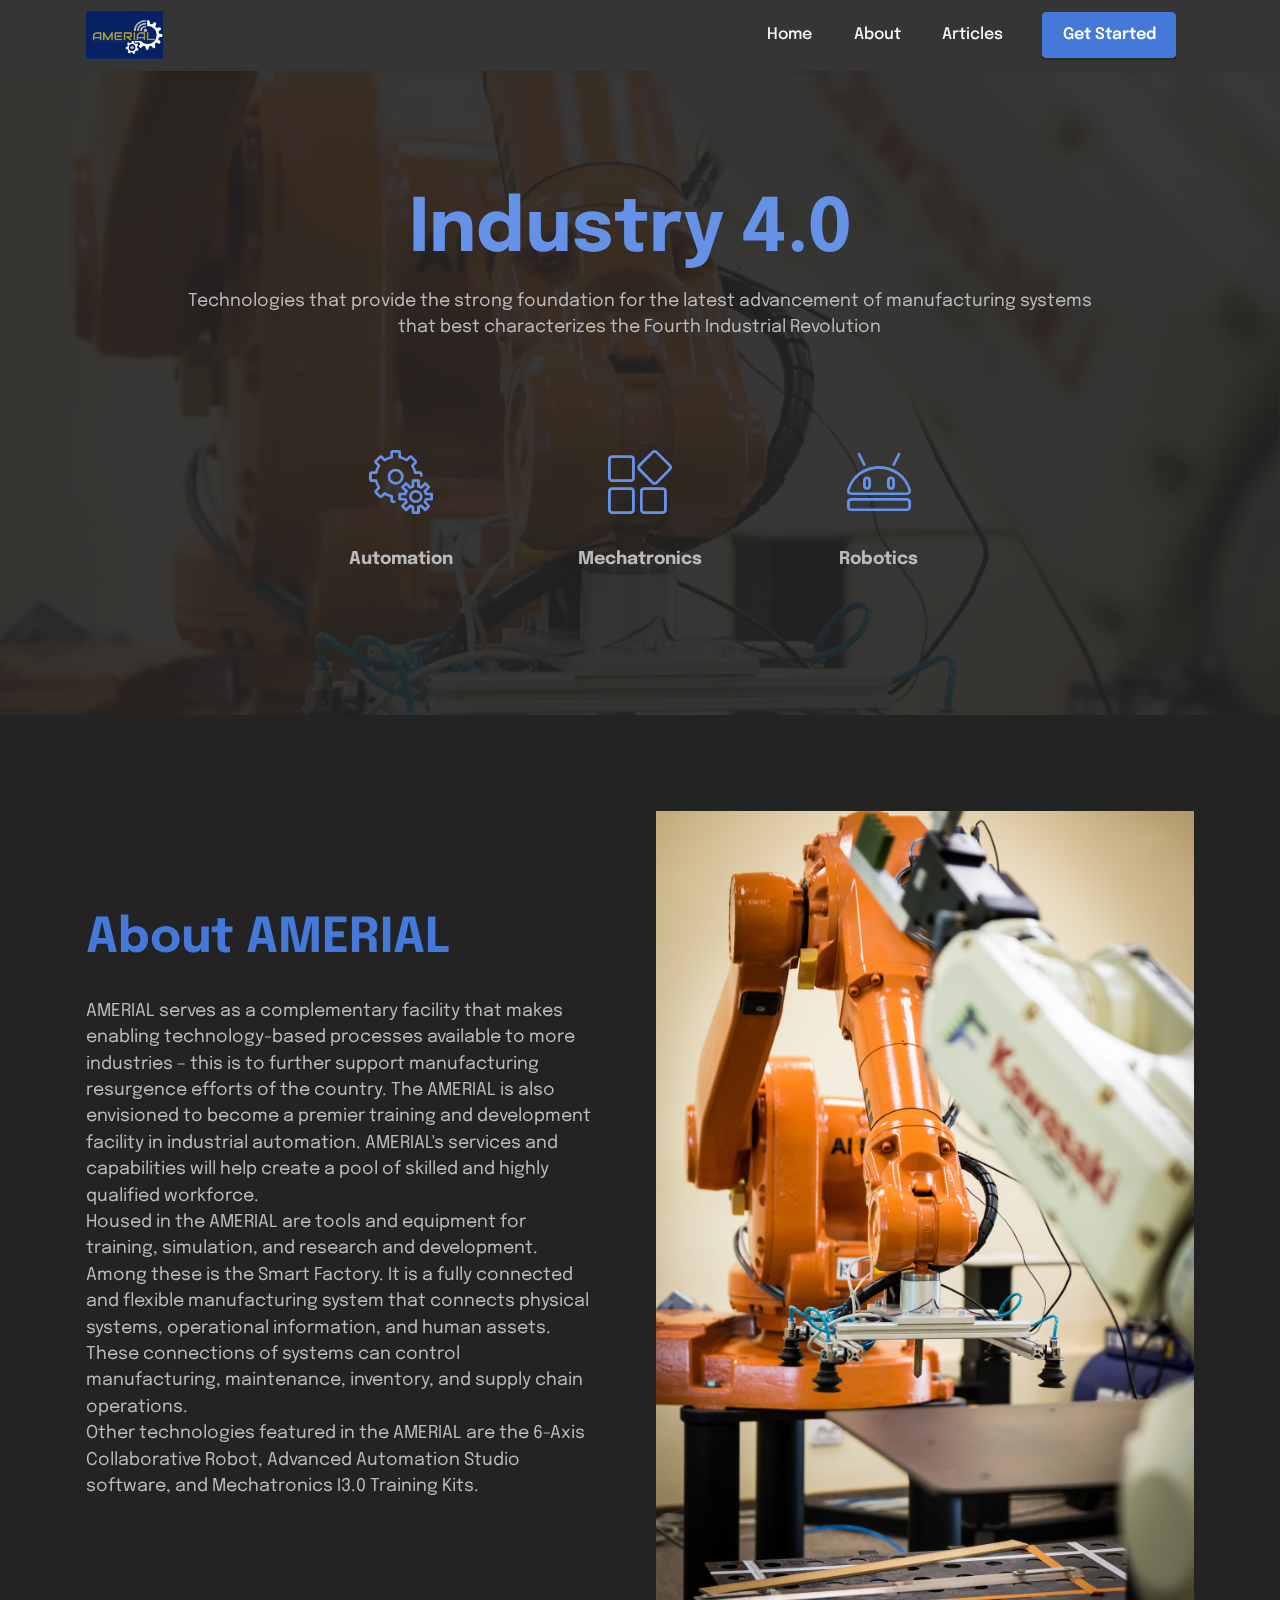
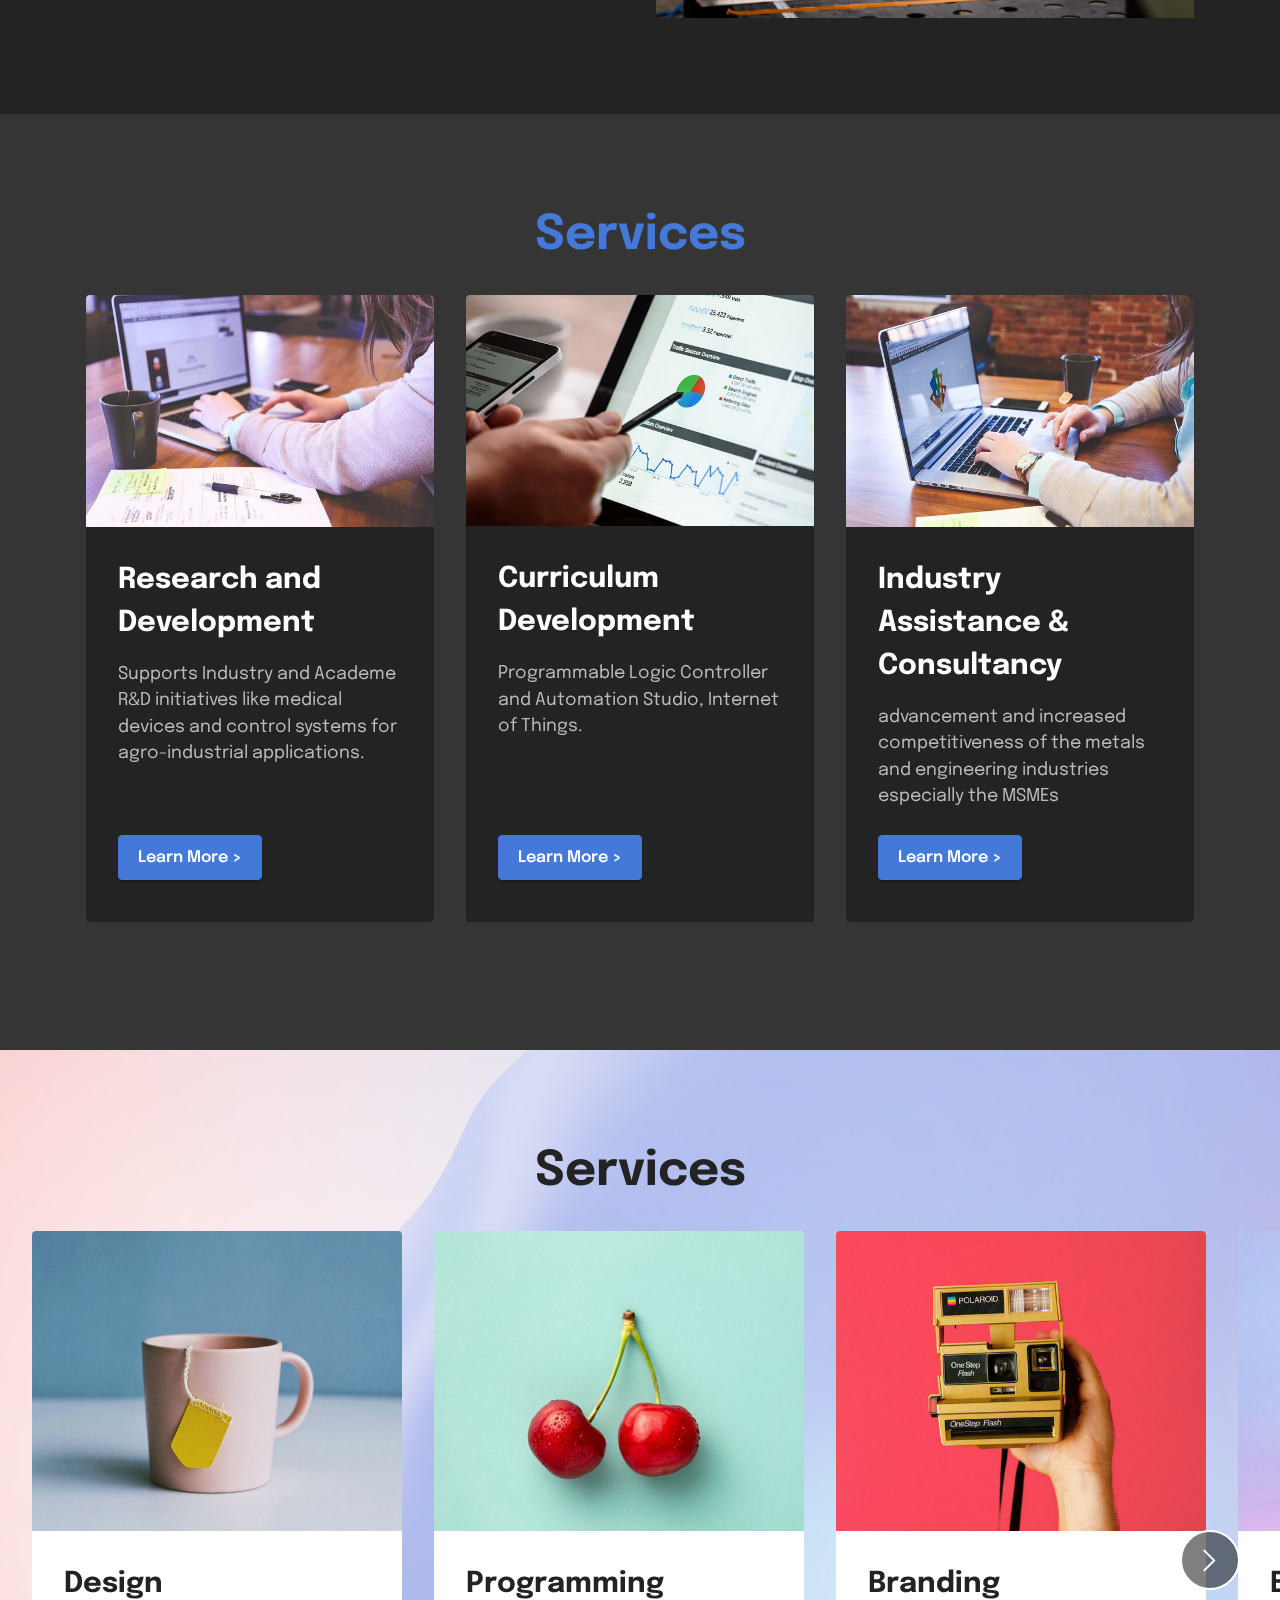
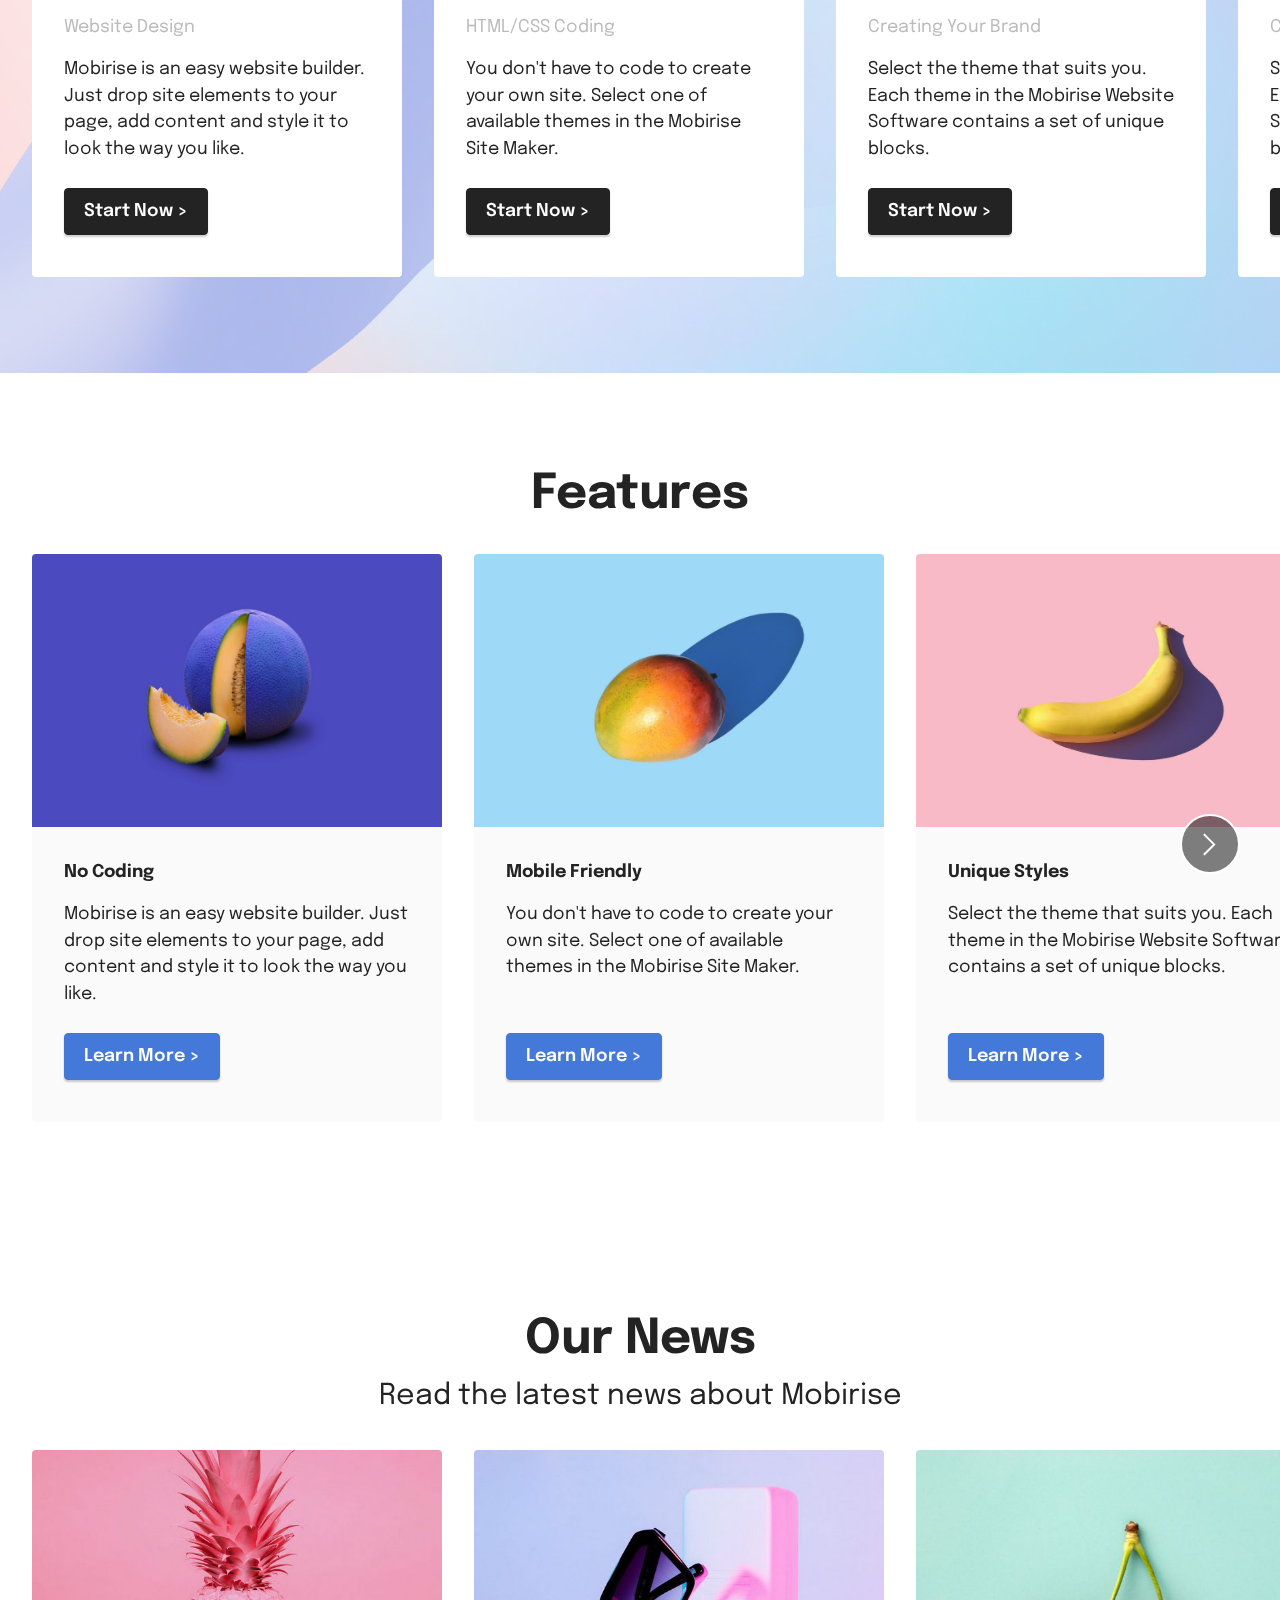
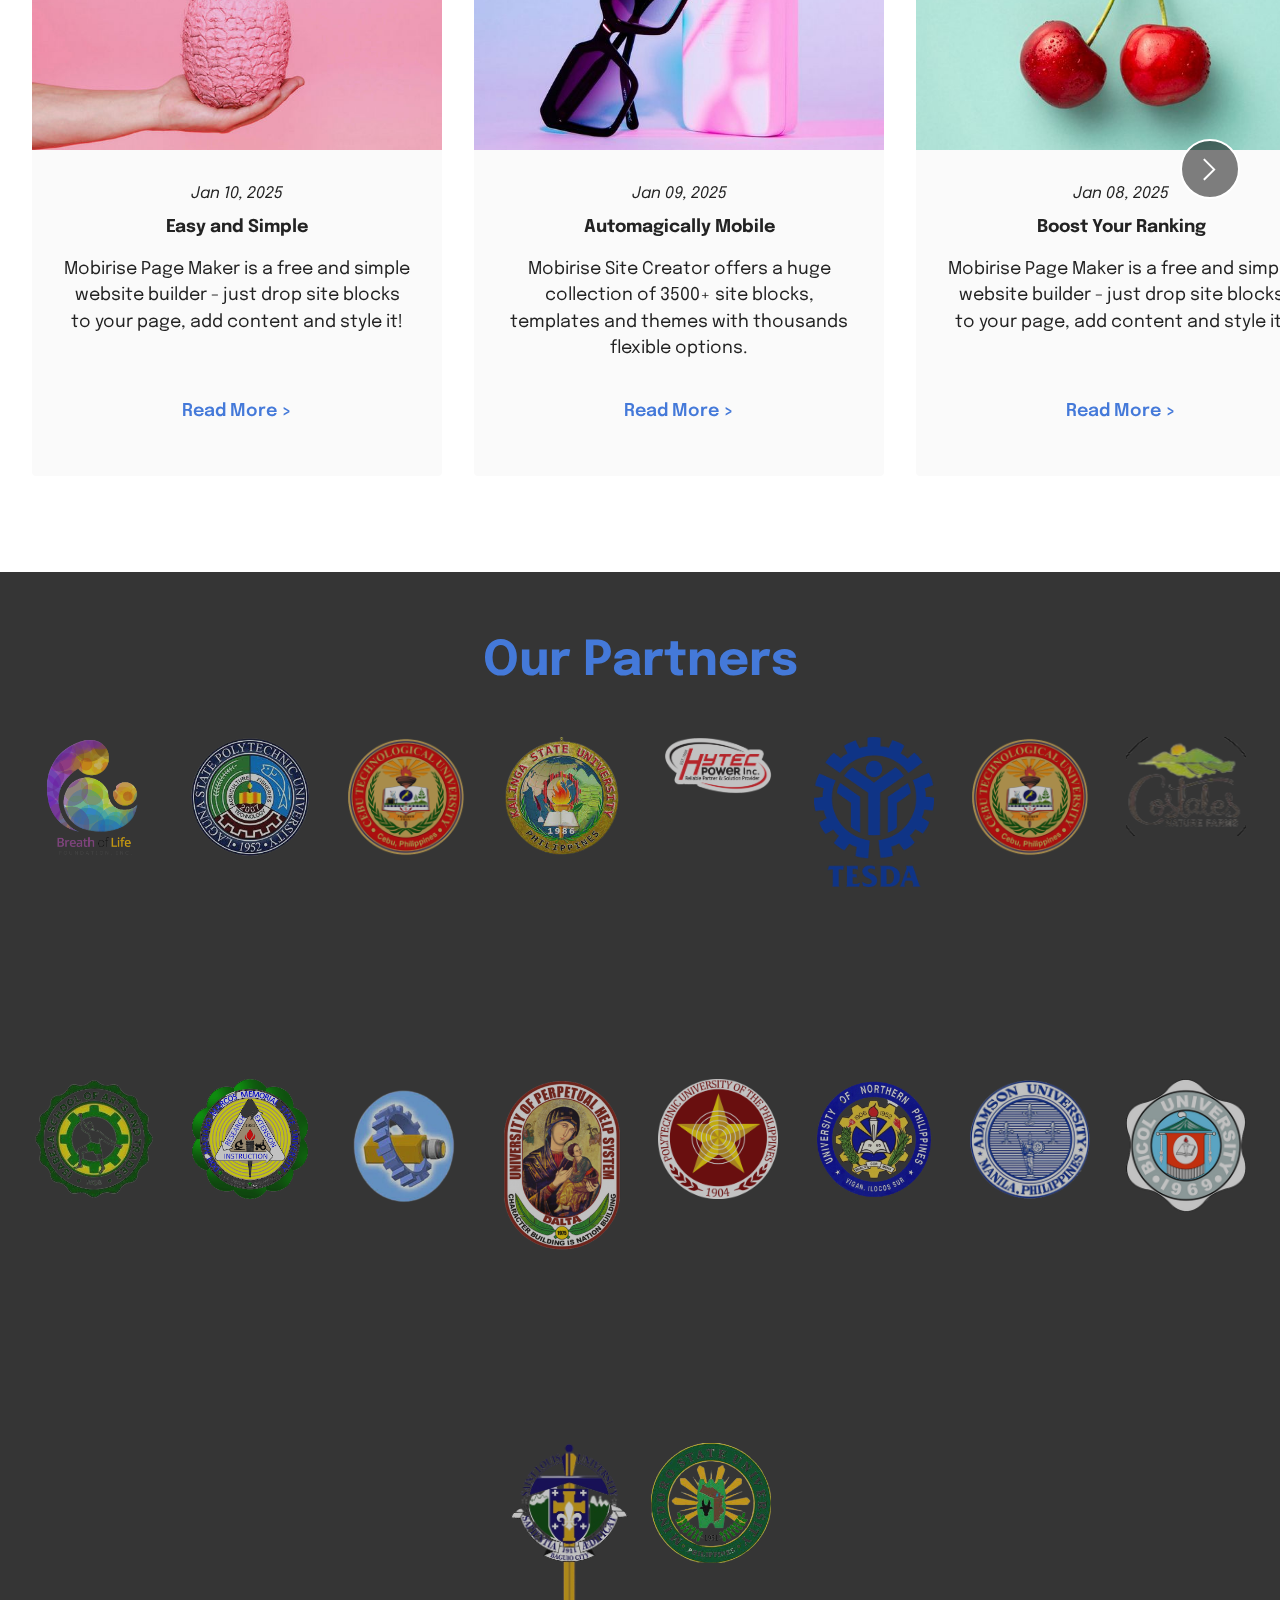
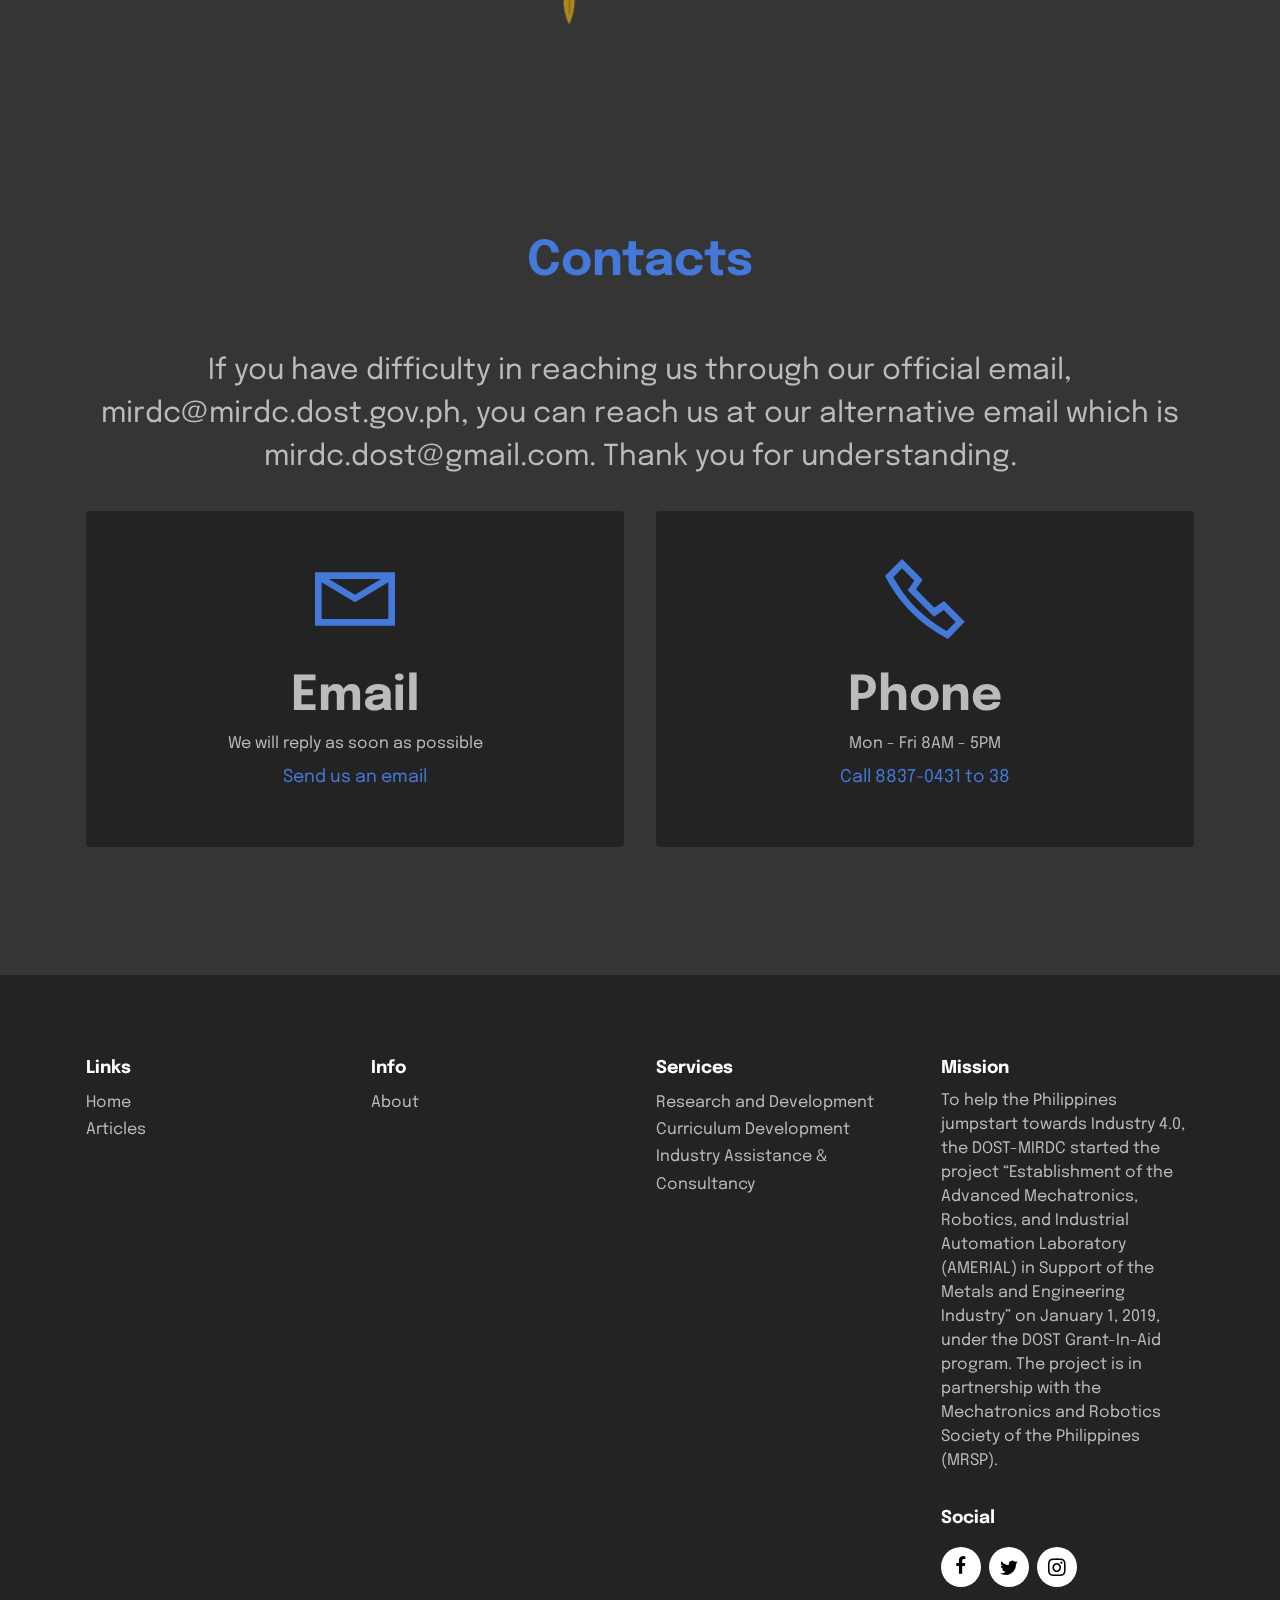
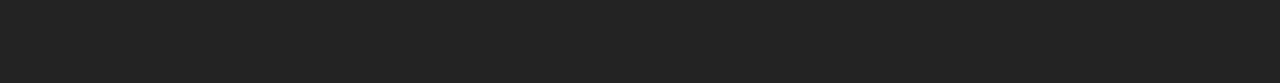
==== commit 9ba31b7c: "tsaalk" ====
--- a/index.html
+++ b/index.html
@@ -53,7 +53,7 @@
         <div class="container">
             <div class="navbar-brand">
                 <span class="navbar-logo">
-                    <a href="https://mobiri.se">
+                    <a href="https://amcenit.github.io/amerial/#/">
                         <img src="assets/images/amerial-combi6-c-1.jpg" alt="Mobirise Website Builder" style="height: 3rem;">
                     </a>
                 </span>
@@ -68,11 +68,11 @@
                 </div>
             </button>
             <div class="collapse navbar-collapse" id="navbarSupportedContent">
-                <ul class="navbar-nav nav-dropdown" data-app-modern-menu="true"><li class="nav-item"><a class="nav-link link text-white text-primary display-4" href="index.html">Home</a></li><li class="nav-item"><a class="nav-link link text-white text-primary display-4" href="index.html#features19-a">
+                <ul class="navbar-nav nav-dropdown" data-app-modern-menu="true"><li class="nav-item"><a class="nav-link link text-white text-primary display-4" href="https://amcenit.github.io/amerial/#/">Home</a></li><li class="nav-item"><a class="nav-link link text-white text-primary display-4" href="index.html#features19-a">
                             About</a></li>
-                    <li class="nav-item"><a class="nav-link link text-white text-primary display-4" href="page1.html#top">Articles</a></li></ul>
+                    <li class="nav-item"><a class="nav-link link text-white text-primary display-4" href="page1.html#timeline3-o">Articles</a></li></ul>
                 
-                <div class="navbar-buttons mbr-section-btn"><a class="btn btn-primary display-4" href="https://mobiri.se">Get Started</a></div>
+                <div class="navbar-buttons mbr-section-btn"><a class="btn btn-primary display-4" href="https://amcenit.github.io/amerial/#/">Get Started</a></div>
             </div>
         </div>
     </nav>
@@ -133,7 +133,7 @@
         <div class="row justify-content-center">
             <div class="card col-12 col-lg">
                 <div class="card-wrapper">
-                    <h6 class="card-title mbr-fonts-style mb-4 display-2"><strong>About Agency</strong></h6>
+                    <h6 class="card-title mbr-fonts-style mb-4 display-2"><strong>About AMERIAL</strong></h6>
                     <p class="mbr-text mbr-fonts-style display-7">AMERIAL serves as a complementary facility that makes enabling technology-based processes available to more industries – this is to further support manufacturing resurgence efforts of the country.  The AMERIAL is also envisioned to become a premier training and development facility in industrial automation.  AMERIAL's services and capabilities will help create a pool of skilled and highly qualified workforce.  
 <br>Housed in the AMERIAL are tools and equipment for training, simulation, and research and development.  Among these is the Smart Factory.  It is a fully connected and flexible manufacturing system that connects physical systems, operational information, and human assets.  These connections of systems can control manufacturing, maintenance, inventory, and supply chain operations.  
 <br>Other technologies featured in the AMERIAL are the 6-Axis Collaborative Robot, Advanced Automation Studio software, and Mechatronics I3.0 Training Kits.&nbsp; &nbsp;<br></p>
@@ -205,6 +205,301 @@
     </div>
 </section>
 
+<section data-bs-version="5.1" class="slider5 mbr-embla cid-tmynBP5M1R" id="slider5-p">
+    
+    <div class="mbr-overlay"></div>
+    <div class="position-relative">
+        <div class="mbr-section-head">
+            <h4 class="mbr-section-title mbr-fonts-style align-center mb-0 display-2">
+                <strong>Services</strong></h4>
+            
+        </div>
+        <div class="embla mt-4" data-skip-snaps="true" data-align="center" data-contain-scroll="trimSnaps" data-auto-play-interval="5" data-draggable="true">
+            <div class="embla__viewport container-fluid">
+                <div class="embla__container">
+                    <div class="embla__slide slider-image item" style="margin-left: 1rem; margin-right: 1rem;">
+                        <div class="slide-content">
+                            <div class="item-img">
+                                <div class="item-wrapper">
+                                    <img src="assets/images/product2.jpg" alt="Mobirise Website Builder" title="">
+                                </div>
+                            </div>
+                            <div class="item-content">
+                                <h5 class="item-title mbr-fonts-style display-5"><strong>Design</strong></h5>
+                                <h6 class="item-subtitle mbr-fonts-style mt-1 display-7">Website Design</h6>
+                                <p class="mbr-text mbr-fonts-style mt-3 display-7">Mobirise is an easy website builder. Just
+                                    drop site elements to your page, add content and style it to look the way you like.</p>
+                            </div>
+                            <div class="mbr-section-btn item-footer mt-2"><a href="" class="btn item-btn btn-black display-7" target="_blank">Start Now
+                                    &gt;</a></div>
+                        </div>
+                    </div>
+                    <div class="embla__slide slider-image item" style="margin-left: 1rem; margin-right: 1rem;">
+                        <div class="slide-content">
+                            <div class="item-img">
+                                <div class="item-wrapper">
+                                    <img src="assets/images/product3.jpg" alt="Mobirise Website Builder" title="">
+                                </div>
+                            </div>
+                            <div class="item-content">
+                                <h5 class="item-title mbr-fonts-style display-5"><strong>Programming</strong></h5>
+                                <h6 class="item-subtitle mbr-fonts-style mt-1 display-7">
+                                    HTML/CSS Coding</h6>
+                                <p class="mbr-text mbr-fonts-style mt-3 display-7">You don't have to code to create your own
+                                    site. Select one of available themes in the Mobirise Site Maker.</p>
+                            </div>
+                            <div class="mbr-section-btn item-footer mt-2"><a href="" class="btn item-btn btn-black display-7" target="_blank">Start Now
+                                    &gt;</a></div>
+                        </div>
+                    </div>
+                    <div class="embla__slide slider-image item" style="margin-left: 1rem; margin-right: 1rem;">
+                        <div class="slide-content">
+                            <div class="item-img">
+                                <div class="item-wrapper">
+                                    <img src="assets/images/product1.jpg" alt="Mobirise Website Builder" title="">
+                                </div>
+                            </div>
+                            <div class="item-content">
+                                <h5 class="item-title mbr-fonts-style display-5"><strong>Branding</strong></h5>
+                                <h6 class="item-subtitle mbr-fonts-style mt-1 display-7">Creating Your Brand</h6>
+                                <p class="mbr-text mbr-fonts-style mt-3 display-7">Select the theme that suits you. Each theme
+                                    in the Mobirise Website Software contains a set of unique blocks.<br></p>
+                            </div>
+                            <div class="mbr-section-btn item-footer mt-2"><a href="" class="btn item-btn btn-black display-7" target="_blank">Start Now
+                                    &gt;</a></div>
+                        </div>
+                    </div>
+                    <div class="embla__slide slider-image item" style="margin-left: 1rem; margin-right: 1rem;">
+                        <div class="slide-content">
+                            <div class="item-img">
+                                <div class="item-wrapper">
+                                    <img src="assets/images/product4.jpg" alt="Mobirise Website Builder" title="">
+                                </div>
+                            </div>
+                            <div class="item-content">
+                                <h5 class="item-title mbr-fonts-style display-5"><strong>Branding</strong></h5>
+                                <h6 class="item-subtitle mbr-fonts-style mt-1 display-7">Creating Your Brand</h6>
+                                <p class="mbr-text mbr-fonts-style mt-3 display-7">Select the theme that suits you. Each theme
+                                    in the Mobirise Website Software contains a set of unique blocks.<br></p>
+                            </div>
+                            <div class="mbr-section-btn item-footer mt-2"><a href="" class="btn item-btn btn-black display-7" target="_blank">Start Now
+                                    &gt;</a></div>
+                        </div>
+                    </div>
+                </div>
+            </div>
+            <button class="embla__button embla__button--prev">
+                <span class="mobi-mbri mobi-mbri-arrow-prev mbr-iconfont" aria-hidden="true"></span>
+                <span class="sr-only visually-hidden visually-hidden">Previous</span>
+            </button>
+            <button class="embla__button embla__button--next">
+                <span class="mobi-mbri mobi-mbri-arrow-next mbr-iconfont" aria-hidden="true"></span>
+                <span class="sr-only visually-hidden visually-hidden">Next</span>
+            </button>
+        </div>
+    </div>
+</section>
+
+<section data-bs-version="5.1" class="slider4 mbr-embla cid-tmyo9URGVB" id="slider4-r">
+    
+    
+    <div class="position-relative text-center">
+        <div class="mbr-section-head">
+            <h4 class="mbr-section-title mbr-fonts-style align-center mb-0 display-2">
+                <strong>Features</strong></h4>
+            
+        </div>
+        <div class="embla mt-4" data-skip-snaps="true" data-align="center" data-contain-scroll="trimSnaps" data-auto-play-interval="5" data-draggable="true">
+            <div class="embla__viewport container-fluid">
+                <div class="embla__container">
+                    <div class="embla__slide slider-image item" style="margin-left: 1rem; margin-right: 1rem;">
+                        <div class="slide-content">
+                            <div class="item-wrapper">
+                                <div class="item-img">
+                                    <img src="assets/images/features1.jpg" alt="Mobirise Website Builder">
+                                </div>
+                            </div>
+                            <div class="item-content">
+                                <h5 class="item-title mbr-fonts-style display-7"><strong>No Coding</strong></h5>
+                                
+                                <p class="mbr-text mbr-fonts-style mt-3 display-7">Mobirise is an easy website builder. Just
+                                    drop site elements to your page, add content and style it to look the way you like.</p>
+                            </div>
+                            <div class="mbr-section-btn item-footer mt-2"><a href="" class="btn btn-primary item-btn display-7" target="_blank">Learn More
+                                    &gt;</a></div>
+                        </div>
+                    </div>
+                    <div class="embla__slide slider-image item" style="margin-left: 1rem; margin-right: 1rem;">
+                        <div class="slide-content">
+                            <div class="item-wrapper">
+                                <div class="item-img">
+                                    <img src="assets/images/features2.jpg" alt="Mobirise Website Builder">
+                                </div>
+                            </div>
+                            <div class="item-content">
+                                <h5 class="item-title mbr-fonts-style display-7"><strong>Mobile Friendly</strong></h5>
+                                
+                                <p class="mbr-text mbr-fonts-style mt-3 display-7">You don't have to code to create your own
+                                    site. Select one of available themes in the Mobirise Site Maker.</p>
+                            </div>
+                            <div class="mbr-section-btn item-footer mt-2"><a href="" class="btn btn-primary item-btn display-7" target="_blank">Learn More
+                                    &gt;</a></div>
+                        </div>
+                    </div>
+                    <div class="embla__slide slider-image item" style="margin-left: 1rem; margin-right: 1rem;">
+                        <div class="slide-content">
+                            <div class="item-wrapper">
+                                <div class="item-img">
+                                    <img src="assets/images/features3.jpg" alt="Mobirise Website Builder">
+                                </div>
+                            </div>
+                            <div class="item-content">
+                                <h5 class="item-title mbr-fonts-style display-7"><strong>Unique Styles</strong></h5>
+                                
+                                <p class="mbr-text mbr-fonts-style mt-3 display-7">Select the theme that suits you. Each theme
+                                    in the Mobirise Website Software contains a set of unique blocks.<br></p>
+                            </div>
+                            <div class="mbr-section-btn item-footer mt-2"><a href="" class="btn btn-primary item-btn display-7" target="_blank">Learn More
+                                    &gt;</a></div>
+                        </div>
+                    </div>
+                    <div class="embla__slide slider-image item" style="margin-left: 1rem; margin-right: 1rem;">
+                        <div class="slide-content">
+                            <div class="item-wrapper">
+                                <div class="item-img">
+                                    <img src="assets/images/features4.jpg" alt="Mobirise Website Builder">
+                                </div>
+                            </div>
+                            <div class="item-content">
+                                <h5 class="item-title mbr-fonts-style display-7"><strong>Unique Styles</strong></h5>
+                                
+                                <p class="mbr-text mbr-fonts-style mt-3 display-7">Select the theme that suits you. Each theme
+                                    in the Mobirise Website Software contains a set of unique blocks.<br></p>
+                            </div>
+                            <div class="mbr-section-btn item-footer mt-2"><a href="" class="btn btn-primary item-btn display-7" target="_blank">Learn More
+                                    &gt;</a></div>
+                        </div>
+                    </div>
+                </div>
+            </div>
+            <button class="embla__button embla__button--prev">
+                <span class="mobi-mbri mobi-mbri-arrow-prev mbr-iconfont" aria-hidden="true"></span>
+                <span class="sr-only visually-hidden visually-hidden">Previous</span>
+            </button>
+            <button class="embla__button embla__button--next">
+                <span class="mobi-mbri mobi-mbri-arrow-next mbr-iconfont" aria-hidden="true"></span>
+                <span class="sr-only visually-hidden visually-hidden">Next</span>
+            </button>
+        </div>
+    </div>
+</section>
+
+<section data-bs-version="5.1" class="slider6 mbr-embla cid-tmyoDMBojy" id="slider6-s">
+    
+    
+    <div class="position-relative">
+        <div class="mbr-section-head">
+            <h4 class="mbr-section-title mbr-fonts-style align-center mb-0 display-2"><strong>Our News</strong></h4>
+            <h5 class="mbr-section-subtitle mbr-fonts-style align-center mb-0 mt-2 display-5">Read the latest news about Mobirise</h5>
+        </div>
+        <div class="embla mt-4" data-skip-snaps="true" data-align="center" data-contain-scroll="trimSnaps" data-auto-play-interval="5" data-draggable="true">
+            <div class="embla__viewport container-fluid">
+                <div class="embla__container">
+                    <div class="embla__slide slider-image item" style="margin-left: 1rem; margin-right: 1rem;">
+                        <div class="slide-content">
+                            <div class="item-wrapper">
+                                <div class="item-img">
+                                    <img src="assets/images/product5.jpg" alt="Mobirise Website Builder" title="" data-slide-to="0" data-bs-slide-to="0">
+                                </div>
+                            </div>
+                            <div class="item-content">
+                                <h5 class="item-title mbr-fonts-style display-4"><em>Jan 10, 2025</em></h5>
+                                <h6 class="item-subtitle mbr-fonts-style mt-1 display-7"><strong>Easy and Simple</strong></h6>
+                                <p class="mbr-text mbr-fonts-style mt-3 display-7">Mobirise Page Maker is a free and simple
+                                    website builder - just drop site blocks to your page, add content and style it!</p>
+                            </div>
+                            <div class="mbr-section-btn item-footer mt-2"><a href="" class="btn item-btn btn-primary-outline display-7" target="_blank">Read More &gt;</a></div>
+                        </div>
+                    </div>
+                    <div class="embla__slide slider-image item" style="margin-left: 1rem; margin-right: 1rem;">
+                        <div class="slide-content">
+                            <div class="item-wrapper">
+                                <div class="item-img">
+                                    <img src="assets/images/product4.jpg" alt="Mobirise Website Builder" title="" data-slide-to="1" data-bs-slide-to="1">
+                                </div>
+                            </div>
+                            <div class="item-content">
+                                <h5 class="item-title mbr-fonts-style display-4"><em>Jan 09, 2025</em></h5>
+                                <h6 class="item-subtitle mbr-fonts-style mt-1 display-7"><strong>Automagically Mobile</strong>
+                                </h6>
+                                <p class="mbr-text mbr-fonts-style mt-3 display-7">Mobirise Site Creator offers a huge
+                                    collection of 3500+ site blocks, templates and themes with thousands flexible options. <br>
+                                </p>
+                            </div>
+                            <div class="mbr-section-btn item-footer mt-2"><a href="" class="btn item-btn btn-primary-outline display-7" target="_blank">Read More &gt;</a></div>
+                        </div>
+                    </div>
+                    <div class="embla__slide slider-image item" style="margin-left: 1rem; margin-right: 1rem;">
+                        <div class="slide-content">
+                            <div class="item-wrapper">
+                                <div class="item-img">
+                                    <img src="assets/images/product3.jpg" alt="Mobirise Website Builder" title="" data-slide-to="2" data-bs-slide-to="2">
+                                </div>
+                            </div>
+                            <div class="item-content">
+                                <h5 class="item-title mbr-fonts-style display-4"><em>Jan 08, 2025</em></h5>
+                                <h6 class="item-subtitle mbr-fonts-style mt-1 display-7"><strong>Boost Your Ranking</strong></h6>
+                                <p class="mbr-text mbr-fonts-style mt-3 display-7">Mobirise Page Maker is a free and simple
+                                    website builder - just drop site blocks to your page, add content and style it!</p>
+                            </div>
+                            <div class="mbr-section-btn item-footer mt-2"><a href="" class="btn item-btn btn-primary-outline display-7" target="_blank">Read More &gt;</a></div>
+                        </div>
+                    </div><div class="embla__slide slider-image item" style="margin-left: 1rem; margin-right: 1rem;">
+                        <div class="slide-content">
+                            <div class="item-wrapper">
+                                <div class="item-img">
+                                    <img src="assets/images/saint-louis-university-baguio-logo-removebg-preview.png" alt="Mobirise Website Builder" title="" data-slide-to="3" data-bs-slide-to="3">
+                                </div>
+                            </div>
+                            <div class="item-content">
+                                <h5 class="item-title mbr-fonts-style display-4"><em>Jan 08, 2025</em></h5>
+                                <h6 class="item-subtitle mbr-fonts-style mt-1 display-7"><strong>Boost Your Ranking</strong></h6>
+                                <p class="mbr-text mbr-fonts-style mt-3 display-7">Mobirise Page Maker is a free and simple
+                                    website builder - just drop site blocks to your page, add content and style it!</p>
+                            </div>
+                            <div class="mbr-section-btn item-footer mt-2"><a href="" class="btn item-btn btn-primary-outline display-7" target="_blank">Read More &gt;</a></div>
+                        </div>
+                    </div>
+                    <div class="embla__slide slider-image item" style="margin-left: 1rem; margin-right: 1rem;">
+                        <div class="slide-content">
+                            <div class="item-wrapper">
+                                <div class="item-img">
+                                    <img src="assets/images/product4.jpg" alt="Mobirise Website Builder" title="" data-slide-to="4" data-bs-slide-to="4">
+                                </div>
+                            </div>
+                            <div class="item-content">
+                                <h5 class="item-title mbr-fonts-style display-4"><em>Jan 08, 2025</em></h5>
+                                <h6 class="item-subtitle mbr-fonts-style mt-1 display-7"><strong>Boost Your Ranking</strong></h6>
+                                <p class="mbr-text mbr-fonts-style mt-3 display-7">Mobirise Page Maker is a free and simple
+                                    website builder - just drop site blocks to your page, add content and style it!</p>
+                            </div>
+                            <div class="mbr-section-btn item-footer mt-2"><a href="" class="btn item-btn btn-primary-outline display-7" target="_blank">Read More &gt;</a></div>
+                        </div>
+                    </div>
+                </div>
+            </div>
+            <button class="embla__button embla__button--prev">
+                <span class="mobi-mbri mobi-mbri-arrow-prev mbr-iconfont" aria-hidden="true"></span>
+                <span class="sr-only visually-hidden visually-hidden">Previous</span>
+            </button>
+            <button class="embla__button embla__button--next">
+                <span class="mobi-mbri mobi-mbri-arrow-next mbr-iconfont" aria-hidden="true"></span>
+                <span class="sr-only visually-hidden visually-hidden">Next</span>
+            </button>
+        </div>
+    </div>
+</section>
+
 <section data-bs-version="5.1" class="clients1 cid-tmxWpoEcIT" id="clients1-b">
     
     <div class="images-container container-fluid">
@@ -219,7 +514,7 @@
                 <img src="assets/images/bol.png" alt="Breath of Life Foundation">
             </div>
             <div class="col-md-3 card">
-                <img src="assets/images/lspu.png" alt="Mobirise Website Builder">
+                <img src="assets/images/lspu.png" alt="">
             </div>
             <div class="col-md-3 card">
                 <img src="assets/images/ctu-removebg-preview.png" alt="Mobirise Website Builder">
@@ -423,7 +718,7 @@
             
         </div>
     </div>
-</section><section class="display-7" style="padding: 0;align-items: center;justify-content: center;flex-wrap: wrap;    align-content: center;display: flex;position: relative;height: 4rem;"><a href="https://mobiri.se/2731320" style="flex: 1 1;height: 4rem;position: absolute;width: 100%;z-index: 1;"><img alt="" style="height: 4rem;" src="[data-uri]"></a><p style="margin: 0;text-align: center;" class="display-7">Built with &#8204;</p><a style="z-index:1" href="https://mobirise.com">Mobirise </a></section><script src="assets/bootstrap/js/bootstrap.bundle.min.js"></script>  <script src="assets/parallax/jarallax.js"></script>  <script src="assets/smoothscroll/smooth-scroll.js"></script>  <script src="assets/ytplayer/index.js"></script>  <script src="assets/dropdown/js/navbar-dropdown.js"></script>  <script src="assets/vimeoplayer/player.js"></script>  <script src="assets/theme/js/script.js"></script>  
+</section><section class="display-7" style="padding: 0;align-items: center;justify-content: center;flex-wrap: wrap;    align-content: center;display: flex;position: relative;height: 4rem;"><a href="https://mobiri.se/2731320" style="flex: 1 1;height: 4rem;position: absolute;width: 100%;z-index: 1;"><img alt="" style="height: 4rem;" src="[data-uri]"></a><p style="margin: 0;text-align: center;" class="display-7">Built with Mobirise &#8204;</p><a style="z-index:1" href="https://mobirise.com/offline-website-builder.html">Free Offline Site Maker</a></section><script src="assets/bootstrap/js/bootstrap.bundle.min.js"></script>  <script src="assets/parallax/jarallax.js"></script>  <script src="assets/smoothscroll/smooth-scroll.js"></script>  <script src="assets/ytplayer/index.js"></script>  <script src="assets/dropdown/js/navbar-dropdown.js"></script>  <script src="assets/vimeoplayer/player.js"></script>  <script src="assets/embla/embla.min.js"></script>  <script src="assets/embla/script.js"></script>  <script src="assets/theme/js/script.js"></script>  
   
   
 </body>
--- a/assets/mobirise/css/mbr-additional.css
+++ b/assets/mobirise/css/mbr-additional.css
@@ -1117,7 +1117,7 @@
   color: #bbbbbb;
 }
 .cid-sFGGxz3b6J .card-title {
-  color: #379683;
+  color: #4479d9;
 }
 .cid-sFGGDvi61Z {
   padding-top: 6rem;
@@ -1177,6 +1177,446 @@
 }
 .cid-sFGGDvi61Z .item-subtitle {
   text-align: left;
+}
+.cid-tmynBP5M1R {
+  padding-top: 6rem;
+  padding-bottom: 6rem;
+  background-image: url("../../../assets/images/background3.jpg");
+}
+.cid-tmynBP5M1R .mbr-overlay {
+  background: #fafafa;
+  opacity: 0.6;
+}
+.cid-tmynBP5M1R img,
+.cid-tmynBP5M1R .item-img {
+  width: 100%;
+  height: 100%;
+  height: 300px;
+  object-fit: cover;
+}
+.cid-tmynBP5M1R .item:focus,
+.cid-tmynBP5M1R span:focus {
+  outline: none;
+}
+.cid-tmynBP5M1R .item-wrapper {
+  position: relative;
+}
+.cid-tmynBP5M1R .slide-content {
+  position: relative;
+  border-radius: 4px;
+  background: #ffffff;
+  height: 100%;
+  display: flex;
+  overflow: hidden;
+  flex-flow: column nowrap;
+}
+@media (min-width: 992px) {
+  .cid-tmynBP5M1R .slide-content .item-content {
+    padding: 2rem 2rem 0;
+  }
+  .cid-tmynBP5M1R .slide-content .item-footer {
+    padding: 0 2rem 2rem;
+  }
+}
+@media (max-width: 991px) {
+  .cid-tmynBP5M1R .slide-content .item-content {
+    padding: 1rem 1rem 0;
+  }
+  .cid-tmynBP5M1R .slide-content .item-footer {
+    padding: 0 1rem 1rem;
+  }
+}
+.cid-tmynBP5M1R .mbr-section-btn {
+  margin-top: auto !important;
+}
+.cid-tmynBP5M1R .mbr-section-title {
+  color: #232323;
+}
+.cid-tmynBP5M1R .mbr-text,
+.cid-tmynBP5M1R .mbr-section-btn {
+  text-align: left;
+}
+.cid-tmynBP5M1R .item-title {
+  text-align: left;
+}
+.cid-tmynBP5M1R .item-subtitle {
+  text-align: left;
+  color: #bbbbbb;
+}
+.cid-tmynBP5M1R .embla__slide {
+  display: flex;
+  justify-content: center;
+  position: relative;
+  min-width: 370px;
+  max-width: 370px;
+}
+@media (max-width: 768px) {
+  .cid-tmynBP5M1R .embla__slide {
+    min-width: 70%;
+    max-width: initial;
+    margin-left: 1rem !important;
+    margin-right: 1rem !important;
+  }
+}
+.cid-tmynBP5M1R .embla__button--next,
+.cid-tmynBP5M1R .embla__button--prev {
+  display: flex;
+}
+.cid-tmynBP5M1R .embla__button {
+  top: 50%;
+  width: 60px;
+  height: 60px;
+  margin-top: -1.5rem;
+  font-size: 22px;
+  background-color: rgba(0, 0, 0, 0.5);
+  color: #fff;
+  border: 2px solid #fff;
+  border-radius: 50%;
+  transition: all 0.3s;
+  position: absolute;
+  display: flex;
+  justify-content: center;
+  align-items: center;
+}
+@media (max-width: 768px) {
+  .cid-tmynBP5M1R .embla__button {
+    display: none;
+  }
+}
+.cid-tmynBP5M1R .embla__button:disabled {
+  cursor: default;
+  display: none;
+}
+.cid-tmynBP5M1R .embla__button:hover {
+  background: #000;
+  color: rgba(255, 255, 255, 0.5);
+}
+.cid-tmynBP5M1R .embla__button.embla__button--prev {
+  left: 0;
+  margin-left: 2.5rem;
+}
+.cid-tmynBP5M1R .embla__button.embla__button--next {
+  right: 0;
+  margin-right: 2.5rem;
+}
+@media (max-width: 767px) {
+  .cid-tmynBP5M1R .embla__button {
+    top: auto;
+  }
+}
+.cid-tmynBP5M1R .embla {
+  position: relative;
+  width: 100%;
+}
+.cid-tmynBP5M1R .embla__viewport {
+  overflow: hidden;
+  width: 100%;
+}
+.cid-tmynBP5M1R .embla__viewport.is-draggable {
+  cursor: grab;
+}
+.cid-tmynBP5M1R .embla__viewport.is-dragging {
+  cursor: grabbing;
+}
+.cid-tmynBP5M1R .embla__container {
+  display: flex;
+  user-select: none;
+  -webkit-touch-callout: none;
+  -khtml-user-select: none;
+  -webkit-tap-highlight-color: transparent;
+}
+@media (max-width: 768px) {
+  .cid-tmynBP5M1R .embla__container {
+    margin-left: 1.3rem;
+    margin-right: 1.3rem;
+  }
+  .cid-tmynBP5M1R .embla__container .embla__slide:first-child {
+    margin-left: 2rem !important;
+  }
+  .cid-tmynBP5M1R .embla__container .embla__slide:last-child {
+    margin-right: 2rem !important;
+  }
+}
+.cid-tmyo9URGVB {
+  padding-top: 6rem;
+  padding-bottom: 6rem;
+  background-color: #ffffff;
+}
+.cid-tmyo9URGVB img,
+.cid-tmyo9URGVB .item-img {
+  width: 100%;
+}
+.cid-tmyo9URGVB .item:focus,
+.cid-tmyo9URGVB span:focus {
+  outline: none;
+}
+.cid-tmyo9URGVB .item-wrapper {
+  position: relative;
+}
+.cid-tmyo9URGVB .slide-content {
+  position: relative;
+  border-radius: 4px;
+  background: #fafafa;
+  height: 100%;
+  display: flex;
+  overflow: hidden;
+  flex-flow: column nowrap;
+}
+@media (min-width: 992px) {
+  .cid-tmyo9URGVB .slide-content .item-content {
+    padding: 2rem 2rem 0;
+  }
+  .cid-tmyo9URGVB .slide-content .item-footer {
+    padding: 0 2rem 2rem;
+  }
+}
+@media (max-width: 991px) {
+  .cid-tmyo9URGVB .slide-content .item-content {
+    padding: 1rem 1rem 0;
+  }
+  .cid-tmyo9URGVB .slide-content .item-footer {
+    padding: 0 1rem 1rem;
+  }
+}
+.cid-tmyo9URGVB .mbr-section-btn {
+  margin-top: auto !important;
+}
+.cid-tmyo9URGVB .mbr-section-title {
+  color: #232323;
+}
+.cid-tmyo9URGVB .mbr-text,
+.cid-tmyo9URGVB .mbr-section-btn {
+  text-align: left;
+}
+.cid-tmyo9URGVB .item-title {
+  text-align: left;
+}
+.cid-tmyo9URGVB .item-subtitle {
+  text-align: left;
+}
+.cid-tmyo9URGVB .embla__slide {
+  display: flex;
+  justify-content: center;
+  position: relative;
+  min-width: 410px;
+  max-width: 410px;
+}
+@media (max-width: 768px) {
+  .cid-tmyo9URGVB .embla__slide {
+    min-width: 70%;
+    max-width: initial;
+    margin-left: 1rem !important;
+    margin-right: 1rem !important;
+  }
+}
+.cid-tmyo9URGVB .embla__button--next,
+.cid-tmyo9URGVB .embla__button--prev {
+  display: flex;
+}
+.cid-tmyo9URGVB .embla__button {
+  top: 50%;
+  width: 60px;
+  height: 60px;
+  margin-top: -1.5rem;
+  font-size: 22px;
+  background-color: rgba(0, 0, 0, 0.5);
+  color: #fff;
+  border: 2px solid #fff;
+  border-radius: 50%;
+  transition: all 0.3s;
+  position: absolute;
+  display: flex;
+  justify-content: center;
+  align-items: center;
+}
+@media (max-width: 768px) {
+  .cid-tmyo9URGVB .embla__button {
+    display: none;
+  }
+}
+.cid-tmyo9URGVB .embla__button:disabled {
+  cursor: default;
+  display: none;
+}
+.cid-tmyo9URGVB .embla__button:hover {
+  background: #000;
+  color: rgba(255, 255, 255, 0.5);
+}
+.cid-tmyo9URGVB .embla__button.embla__button--prev {
+  left: 0;
+  margin-left: 2.5rem;
+}
+.cid-tmyo9URGVB .embla__button.embla__button--next {
+  right: 0;
+  margin-right: 2.5rem;
+}
+@media (max-width: 767px) {
+  .cid-tmyo9URGVB .embla__button {
+    top: auto;
+  }
+}
+.cid-tmyo9URGVB .embla {
+  position: relative;
+  width: 100%;
+}
+.cid-tmyo9URGVB .embla__viewport {
+  overflow: hidden;
+  width: 100%;
+}
+.cid-tmyo9URGVB .embla__viewport.is-draggable {
+  cursor: grab;
+}
+.cid-tmyo9URGVB .embla__viewport.is-dragging {
+  cursor: grabbing;
+}
+.cid-tmyo9URGVB .embla__container {
+  display: flex;
+  user-select: none;
+  -webkit-touch-callout: none;
+  -khtml-user-select: none;
+  -webkit-tap-highlight-color: transparent;
+}
+.cid-tmyoDMBojy {
+  padding-top: 6rem;
+  padding-bottom: 6rem;
+  background-color: #ffffff;
+}
+.cid-tmyoDMBojy img,
+.cid-tmyoDMBojy .item-img {
+  height: 100%;
+  height: 300px;
+  object-fit: cover;
+}
+.cid-tmyoDMBojy .item:focus,
+.cid-tmyoDMBojy span:focus {
+  outline: none;
+}
+.cid-tmyoDMBojy .item-wrapper {
+  position: relative;
+}
+.cid-tmyoDMBojy .slide-content {
+  position: relative;
+  border-radius: 4px;
+  background: #fafafa;
+  height: 100%;
+  display: flex;
+  overflow: hidden;
+  flex-flow: column nowrap;
+}
+@media (min-width: 992px) {
+  .cid-tmyoDMBojy .slide-content .item-content {
+    padding: 2rem 2rem 0;
+  }
+  .cid-tmyoDMBojy .slide-content .item-footer {
+    padding: 0 2rem 2rem;
+  }
+}
+@media (max-width: 991px) {
+  .cid-tmyoDMBojy .slide-content .item-content {
+    padding: 1rem 1rem 0;
+  }
+  .cid-tmyoDMBojy .slide-content .item-footer {
+    padding: 0 1rem 1rem;
+  }
+}
+.cid-tmyoDMBojy .mbr-section-btn {
+  margin-top: auto !important;
+}
+.cid-tmyoDMBojy .mbr-section-title {
+  color: #232323;
+}
+.cid-tmyoDMBojy .mbr-text,
+.cid-tmyoDMBojy .mbr-section-btn {
+  text-align: center;
+}
+.cid-tmyoDMBojy .item-title {
+  text-align: center;
+}
+.cid-tmyoDMBojy .item-subtitle {
+  text-align: center;
+  color: #232323;
+}
+.cid-tmyoDMBojy .embla__slide {
+  display: flex;
+  justify-content: center;
+  position: relative;
+  min-width: 410px;
+  max-width: 410px;
+}
+@media (max-width: 768px) {
+  .cid-tmyoDMBojy .embla__slide {
+    min-width: 70%;
+    max-width: initial;
+    margin-left: 1rem !important;
+    margin-right: 1rem !important;
+  }
+}
+.cid-tmyoDMBojy .embla__button--next,
+.cid-tmyoDMBojy .embla__button--prev {
+  display: flex;
+}
+.cid-tmyoDMBojy .embla__button {
+  top: 50%;
+  width: 60px;
+  height: 60px;
+  margin-top: -1.5rem;
+  font-size: 22px;
+  background-color: rgba(0, 0, 0, 0.5);
+  color: #fff;
+  border: 2px solid #fff;
+  border-radius: 50%;
+  transition: all 0.3s;
+  position: absolute;
+  display: flex;
+  justify-content: center;
+  align-items: center;
+}
+@media (max-width: 768px) {
+  .cid-tmyoDMBojy .embla__button {
+    display: none;
+  }
+}
+.cid-tmyoDMBojy .embla__button:disabled {
+  cursor: default;
+  display: none;
+}
+.cid-tmyoDMBojy .embla__button:hover {
+  background: #000;
+  color: rgba(255, 255, 255, 0.5);
+}
+.cid-tmyoDMBojy .embla__button.embla__button--prev {
+  left: 0;
+  margin-left: 2.5rem;
+}
+.cid-tmyoDMBojy .embla__button.embla__button--next {
+  right: 0;
+  margin-right: 2.5rem;
+}
+@media (max-width: 767px) {
+  .cid-tmyoDMBojy .embla__button {
+    top: auto;
+  }
+}
+.cid-tmyoDMBojy .embla {
+  position: relative;
+  width: 100%;
+}
+.cid-tmyoDMBojy .embla__viewport {
+  overflow: hidden;
+  width: 100%;
+}
+.cid-tmyoDMBojy .embla__viewport.is-draggable {
+  cursor: grab;
+}
+.cid-tmyoDMBojy .embla__viewport.is-dragging {
+  cursor: grabbing;
+}
+.cid-tmyoDMBojy .embla__container {
+  display: flex;
+  user-select: none;
+  -webkit-touch-callout: none;
+  -khtml-user-select: none;
+  -webkit-tap-highlight-color: transparent;
 }
 .cid-tmxWpoEcIT {
   padding-top: 4rem;
@@ -1335,3 +1775,607 @@
 .cid-sFGDg6hy8z .mbr-iconfont {
   color: black;
 }
+.cid-tmyaeHAddn .navbar-dropdown {
+  position: relative !important;
+}
+.cid-tmyaeHAddn .dropdown-item:before {
+  font-family: Moririse2 !important;
+  content: "\e966";
+  display: inline-block;
+  width: 0;
+  position: absolute;
+  left: 1rem;
+  top: 0.5rem;
+  margin-right: 0.5rem;
+  line-height: 1;
+  font-size: inherit;
+  vertical-align: middle;
+  text-align: center;
+  overflow: hidden;
+  transform: scale(0, 1);
+  transition: all 0.25s ease-in-out;
+}
+.cid-tmyaeHAddn .dropdown-menu {
+  padding: 0;
+  border-radius: 4px;
+  box-shadow: 0 1px 3px 0 rgba(0, 0, 0, 0.1);
+}
+.cid-tmyaeHAddn .dropdown-item {
+  border-bottom: 1px solid #e6e6e6;
+}
+.cid-tmyaeHAddn .dropdown-item:hover,
+.cid-tmyaeHAddn .dropdown-item:focus {
+  background: #4479d9 !important;
+  color: white !important;
+}
+.cid-tmyaeHAddn .dropdown-item:first-child {
+  border-top-left-radius: 4px;
+  border-top-right-radius: 4px;
+}
+.cid-tmyaeHAddn .dropdown-item:last-child {
+  border-bottom: none;
+  border-bottom-left-radius: 4px;
+  border-bottom-right-radius: 4px;
+}
+.cid-tmyaeHAddn .nav-dropdown .link {
+  padding: 0 0.3em !important;
+  margin: 0.667em 1em !important;
+}
+.cid-tmyaeHAddn .nav-dropdown .link.dropdown-toggle::after {
+  margin-left: 0.5rem;
+  margin-top: 0.2rem;
+}
+.cid-tmyaeHAddn .nav-link {
+  position: relative;
+}
+.cid-tmyaeHAddn .container {
+  display: flex;
+  margin: auto;
+}
+.cid-tmyaeHAddn .iconfont-wrapper {
+  color: #000000 !important;
+  font-size: 1.5rem;
+  padding-right: 0.5rem;
+}
+.cid-tmyaeHAddn .dropdown-menu,
+.cid-tmyaeHAddn .navbar.opened {
+  background: #353535 !important;
+}
+.cid-tmyaeHAddn .nav-item:focus,
+.cid-tmyaeHAddn .nav-link:focus {
+  outline: none;
+}
+.cid-tmyaeHAddn .dropdown .dropdown-menu .dropdown-item {
+  width: auto;
+  transition: all 0.25s ease-in-out;
+}
+.cid-tmyaeHAddn .dropdown .dropdown-menu .dropdown-item::after {
+  right: 0.5rem;
+}
+.cid-tmyaeHAddn .dropdown .dropdown-menu .dropdown-item .mbr-iconfont {
+  margin-right: 0.5rem;
+  vertical-align: sub;
+}
+.cid-tmyaeHAddn .dropdown .dropdown-menu .dropdown-item .mbr-iconfont:before {
+  display: inline-block;
+  transform: scale(1, 1);
+  transition: all 0.25s ease-in-out;
+}
+.cid-tmyaeHAddn .collapsed .dropdown-menu .dropdown-item:before {
+  display: none;
+}
+.cid-tmyaeHAddn .collapsed .dropdown .dropdown-menu .dropdown-item {
+  padding: 0.235em 1.5em 0.235em 1.5em !important;
+  transition: none;
+  margin: 0 !important;
+}
+.cid-tmyaeHAddn .navbar {
+  min-height: 70px;
+  transition: all 0.3s;
+  border-bottom: 1px solid transparent;
+  box-shadow: 0 1px 3px 0 rgba(0, 0, 0, 0.1);
+  background: #353535;
+}
+.cid-tmyaeHAddn .navbar.opened {
+  transition: all 0.3s;
+}
+.cid-tmyaeHAddn .navbar .dropdown-item {
+  padding: 0.5rem 1.8rem;
+}
+.cid-tmyaeHAddn .navbar .navbar-logo img {
+  width: auto;
+}
+.cid-tmyaeHAddn .navbar .navbar-collapse {
+  justify-content: flex-end;
+  z-index: 1;
+}
+.cid-tmyaeHAddn .navbar.collapsed {
+  justify-content: center;
+}
+.cid-tmyaeHAddn .navbar.collapsed .nav-item .nav-link::before {
+  display: none;
+}
+.cid-tmyaeHAddn .navbar.collapsed.opened .dropdown-menu {
+  top: 0;
+}
+@media (min-width: 992px) {
+  .cid-tmyaeHAddn .navbar.collapsed.opened:not(.navbar-short) .navbar-collapse {
+    max-height: calc(98.5vh - 3rem);
+  }
+}
+.cid-tmyaeHAddn .navbar.collapsed .dropdown-menu .dropdown-submenu {
+  left: 0 !important;
+}
+.cid-tmyaeHAddn .navbar.collapsed .dropdown-menu .dropdown-item:after {
+  right: auto;
+}
+.cid-tmyaeHAddn .navbar.collapsed .dropdown-menu .dropdown-toggle[data-toggle="dropdown-submenu"]:after {
+  margin-left: 0.5rem;
+  margin-top: 0.2rem;
+  border-top: 0.35em solid;
+  border-right: 0.35em solid transparent;
+  border-left: 0.35em solid transparent;
+  border-bottom: 0;
+  top: 41%;
+}
+.cid-tmyaeHAddn .navbar.collapsed ul.navbar-nav li {
+  margin: auto;
+}
+.cid-tmyaeHAddn .navbar.collapsed .dropdown-menu .dropdown-item {
+  padding: 0.25rem 1.5rem;
+  text-align: center;
+}
+.cid-tmyaeHAddn .navbar.collapsed .icons-menu {
+  padding-left: 0;
+  padding-right: 0;
+  padding-top: 0.5rem;
+  padding-bottom: 0.5rem;
+}
+@media (max-width: 991px) {
+  .cid-tmyaeHAddn .navbar .nav-item .nav-link::before {
+    display: none;
+  }
+  .cid-tmyaeHAddn .navbar.opened .dropdown-menu {
+    top: 0;
+  }
+  .cid-tmyaeHAddn .navbar .dropdown-menu .dropdown-submenu {
+    left: 0 !important;
+  }
+  .cid-tmyaeHAddn .navbar .dropdown-menu .dropdown-item:after {
+    right: auto;
+  }
+  .cid-tmyaeHAddn .navbar .dropdown-menu .dropdown-toggle[data-toggle="dropdown-submenu"]:after {
+    margin-left: 0.5rem;
+    margin-top: 0.2rem;
+    border-top: 0.35em solid;
+    border-right: 0.35em solid transparent;
+    border-left: 0.35em solid transparent;
+    border-bottom: 0;
+    top: 40%;
+  }
+  .cid-tmyaeHAddn .navbar .navbar-logo img {
+    height: 3rem !important;
+  }
+  .cid-tmyaeHAddn .navbar ul.navbar-nav li {
+    margin: auto;
+  }
+  .cid-tmyaeHAddn .navbar .dropdown-menu .dropdown-item {
+    padding: 0.25rem 1.5rem !important;
+    text-align: center;
+  }
+  .cid-tmyaeHAddn .navbar .navbar-brand {
+    flex-shrink: initial;
+    flex-basis: auto;
+    word-break: break-word;
+    padding-right: 2rem;
+  }
+  .cid-tmyaeHAddn .navbar .navbar-toggler {
+    flex-basis: auto;
+  }
+  .cid-tmyaeHAddn .navbar .icons-menu {
+    padding-left: 0;
+    padding-top: 0.5rem;
+    padding-bottom: 0.5rem;
+  }
+}
+.cid-tmyaeHAddn .navbar.navbar-short {
+  min-height: 60px;
+}
+.cid-tmyaeHAddn .navbar.navbar-short .navbar-logo img {
+  height: 2.5rem !important;
+}
+.cid-tmyaeHAddn .navbar.navbar-short .navbar-brand {
+  min-height: 60px;
+  padding: 0;
+}
+.cid-tmyaeHAddn .navbar-brand {
+  min-height: 70px;
+  flex-shrink: 0;
+  align-items: center;
+  margin-right: 0;
+  padding: 10px 0;
+  transition: all 0.3s;
+  word-break: break-word;
+  z-index: 1;
+}
+.cid-tmyaeHAddn .navbar-brand .navbar-caption {
+  line-height: inherit !important;
+}
+.cid-tmyaeHAddn .navbar-brand .navbar-logo a {
+  outline: none;
+}
+.cid-tmyaeHAddn .dropdown-item.active,
+.cid-tmyaeHAddn .dropdown-item:active {
+  background-color: transparent;
+}
+.cid-tmyaeHAddn .navbar-expand-lg .navbar-nav .nav-link {
+  padding: 0;
+}
+.cid-tmyaeHAddn .nav-dropdown .link.dropdown-toggle {
+  margin-right: 1.667em;
+}
+.cid-tmyaeHAddn .nav-dropdown .link.dropdown-toggle[aria-expanded="true"] {
+  margin-right: 0;
+  padding: 0.667em 1.667em;
+}
+.cid-tmyaeHAddn .navbar.navbar-expand-lg .dropdown .dropdown-menu {
+  background: #353535;
+}
+.cid-tmyaeHAddn .navbar.navbar-expand-lg .dropdown .dropdown-menu .dropdown-submenu {
+  margin: 0;
+  left: 100%;
+}
+.cid-tmyaeHAddn .navbar .dropdown.open > .dropdown-menu {
+  display: block;
+}
+.cid-tmyaeHAddn ul.navbar-nav {
+  flex-wrap: wrap;
+}
+.cid-tmyaeHAddn .navbar-buttons {
+  text-align: center;
+  min-width: 170px;
+}
+.cid-tmyaeHAddn button.navbar-toggler {
+  outline: none;
+  width: 31px;
+  height: 20px;
+  cursor: pointer;
+  transition: all 0.2s;
+  position: relative;
+  align-self: center;
+}
+.cid-tmyaeHAddn button.navbar-toggler .hamburger span {
+  position: absolute;
+  right: 0;
+  width: 30px;
+  height: 2px;
+  border-right: 5px;
+  background-color: #ffffff;
+}
+.cid-tmyaeHAddn button.navbar-toggler .hamburger span:nth-child(1) {
+  top: 0;
+  transition: all 0.2s;
+}
+.cid-tmyaeHAddn button.navbar-toggler .hamburger span:nth-child(2) {
+  top: 8px;
+  transition: all 0.15s;
+}
+.cid-tmyaeHAddn button.navbar-toggler .hamburger span:nth-child(3) {
+  top: 8px;
+  transition: all 0.15s;
+}
+.cid-tmyaeHAddn button.navbar-toggler .hamburger span:nth-child(4) {
+  top: 16px;
+  transition: all 0.2s;
+}
+.cid-tmyaeHAddn nav.opened .hamburger span:nth-child(1) {
+  top: 8px;
+  width: 0;
+  opacity: 0;
+  right: 50%;
+  transition: all 0.2s;
+}
+.cid-tmyaeHAddn nav.opened .hamburger span:nth-child(2) {
+  transform: rotate(45deg);
+  transition: all 0.25s;
+}
+.cid-tmyaeHAddn nav.opened .hamburger span:nth-child(3) {
+  transform: rotate(-45deg);
+  transition: all 0.25s;
+}
+.cid-tmyaeHAddn nav.opened .hamburger span:nth-child(4) {
+  top: 8px;
+  width: 0;
+  opacity: 0;
+  right: 50%;
+  transition: all 0.2s;
+}
+.cid-tmyaeHAddn .navbar-dropdown {
+  padding: 0 1rem;
+}
+.cid-tmyaeHAddn a.nav-link {
+  display: flex;
+  align-items: center;
+  justify-content: center;
+}
+.cid-tmyaeHAddn .icons-menu {
+  flex-wrap: nowrap;
+  display: flex;
+  justify-content: center;
+  padding-left: 1rem;
+  padding-right: 1rem;
+  padding-top: 0.3rem;
+  text-align: center;
+}
+@media screen and (-ms-high-contrast: active), (-ms-high-contrast: none) {
+  .cid-tmyaeHAddn .navbar {
+    height: 70px;
+  }
+  .cid-tmyaeHAddn .navbar.opened {
+    height: auto;
+  }
+  .cid-tmyaeHAddn .nav-item .nav-link:hover::before {
+    width: 175%;
+    max-width: calc(100% + 2rem);
+    left: -1rem;
+  }
+}
+.cid-tmyaAY7Ghz {
+  padding-top: 5rem;
+  padding-bottom: 5rem;
+  background-color: #ffffff;
+}
+.cid-tmyaAY7Ghz .mbr-fallback-image.disabled {
+  display: none;
+}
+.cid-tmyaAY7Ghz .mbr-fallback-image {
+  display: block;
+  background-size: cover;
+  background-position: center center;
+  width: 100%;
+  height: 100%;
+  position: absolute;
+  top: 0;
+}
+.cid-tmyaAY7Ghz .timeline-element {
+  position: relative;
+}
+.cid-tmyaAY7Ghz .timelines-container {
+  display: flex;
+  flex-wrap: wrap;
+}
+.cid-tmyaAY7Ghz .image-wrapper img {
+  width: 100%;
+  object-fit: cover;
+}
+.cid-tmyaAY7Ghz .mbr-section-title,
+.cid-tmyaAY7Ghz .mbr-section-subtitle,
+.cid-tmyaAY7Ghz .timeline-date {
+  text-align: center;
+}
+.cid-tmyaAY7Ghz .iconBackground {
+  position: absolute;
+  width: 20px;
+  height: 20px;
+  border-radius: 50%;
+  border: 2px solid #6592e6;
+  margin-left: -9px;
+  padding: 0;
+}
+@media (max-width: 767px) {
+  .cid-tmyaAY7Ghz .iconBackground {
+    left: 15px;
+    top: 30px;
+  }
+}
+@media (min-width: 768px) {
+  .cid-tmyaAY7Ghz .iconBackground {
+    top: 70px;
+    left: 50%;
+  }
+}
+.cid-tmyaAY7Ghz .row:after {
+  content: "";
+  position: absolute;
+  background-color: #6592e6;
+  width: 2px;
+}
+@media (max-width: 767px) {
+  .cid-tmyaAY7Ghz .row:after {
+    height: calc(100% + 30px);
+    top: 50px;
+    left: 15px;
+  }
+}
+@media (min-width: 768px) {
+  .cid-tmyaAY7Ghz .row:after {
+    height: calc(100% - 20px);
+    top: 90px;
+    left: 50%;
+  }
+}
+@media (max-width: 767px) {
+  .cid-tmyaAY7Ghz .timeline-date-wrapper,
+  .cid-tmyaAY7Ghz .timeline-text-wrapper,
+  .cid-tmyaAY7Ghz .image-wrapper {
+    padding: 0rem;
+    padding-left: 2rem;
+  }
+  .cid-tmyaAY7Ghz .mbr-timeline-date {
+    text-align: left !important;
+  }
+  .cid-tmyaAY7Ghz .mbr-timeline-title {
+    text-align: left;
+    margin-top: 1rem;
+  }
+}
+@media (max-width: 991px) and (min-width: 768px) {
+  .cid-tmyaAY7Ghz .timeline-date-wrapper,
+  .cid-tmyaAY7Ghz .timeline-text-wrapper {
+    padding: 1rem;
+  }
+}
+@media (min-width: 992px) {
+  .cid-tmyaAY7Ghz .timeline-date-wrapper,
+  .cid-tmyaAY7Ghz .timeline-text-wrapper,
+  .cid-tmyaAY7Ghz .image-wrapper {
+    padding: 2rem;
+  }
+}
+.cid-tmyaeLMMTo {
+  padding-top: 4rem;
+  padding-bottom: 3rem;
+  background-color: #353535;
+}
+.cid-tmyaeLMMTo img {
+  width: 120px;
+  margin: auto;
+}
+.cid-tmyaeLMMTo .card {
+  transition: all 0.3s;
+  height: fit-content;
+  padding: 1rem 0;
+  opacity: 0.7;
+  margin-bottom: 1rem;
+}
+@media (min-width: 992px) {
+  .cid-tmyaeLMMTo .card {
+    max-width: 12.5%;
+  }
+}
+.cid-tmyaeLMMTo .mbr-section-title {
+  color: #4479d9;
+}
+.cid-tmyaeMMzKt {
+  padding-top: 4rem;
+  padding-bottom: 4rem;
+  background-color: #353535;
+}
+.cid-tmyaeMMzKt img {
+  width: 120px;
+  margin: auto;
+}
+.cid-tmyaeMMzKt .card {
+  transition: all 0.3s;
+  height: fit-content;
+  padding: 1rem 0;
+  opacity: 0.7;
+  margin-bottom: 1rem;
+}
+@media (min-width: 992px) {
+  .cid-tmyaeMMzKt .card {
+    max-width: 12.5%;
+  }
+}
+.cid-tmyaeNJBYD {
+  padding-top: 3rem;
+  padding-bottom: 3rem;
+  background-color: #353535;
+}
+.cid-tmyaeNJBYD img {
+  width: 120px;
+  margin: auto;
+}
+.cid-tmyaeNJBYD .card {
+  transition: all 0.3s;
+  height: fit-content;
+  padding: 1rem 0;
+  opacity: 0.7;
+  margin-bottom: 1rem;
+}
+@media (min-width: 992px) {
+  .cid-tmyaeNJBYD .card {
+    max-width: 12.5%;
+  }
+}
+.cid-tmyaeOF4mB {
+  padding-top: 8rem;
+  padding-bottom: 8rem;
+  background-color: #353535;
+}
+.cid-tmyaeOF4mB .mbr-iconfont {
+  display: block;
+  font-size: 5rem;
+  color: #4479d9;
+  margin-bottom: 2rem;
+}
+.cid-tmyaeOF4mB .card-wrapper {
+  padding: 3rem;
+  background: #232323;
+  border-radius: 4px;
+}
+@media (max-width: 992px) {
+  .cid-tmyaeOF4mB .card-wrapper {
+    margin-bottom: 2rem;
+  }
+}
+@media (max-width: 767px) {
+  .cid-tmyaeOF4mB .card-wrapper {
+    padding: 3rem 1rem;
+  }
+}
+.cid-tmyaeOF4mB .mbr-section-title {
+  color: #4479d9;
+}
+.cid-tmyaeOF4mB .card-title {
+  color: #bbbbbb;
+}
+.cid-tmyaeOF4mB .mbr-text {
+  color: #bbbbbb;
+}
+.cid-tmyaeOF4mB .mbr-section-subtitle {
+  color: #bbbbbb;
+}
+.cid-tmyaeOF4mB .link {
+  color: #4479d9;
+}
+.cid-tmyaePFtAO {
+  padding-top: 5rem;
+  padding-bottom: 5rem;
+  background-color: #232323;
+}
+.cid-tmyaePFtAO .social-row {
+  display: flex;
+  flex-wrap: wrap;
+}
+.cid-tmyaePFtAO .soc-item {
+  display: flex;
+  align-items: center;
+  justify-content: center;
+  border-radius: 50%;
+  background-color: white;
+  margin-right: 0.5rem;
+  margin-bottom: 1rem;
+  padding: 0.5rem;
+  height: 2.5rem;
+  width: 2.5rem;
+}
+@media (max-width: 767px) {
+  .cid-tmyaePFtAO .row {
+    text-align: center;
+  }
+  .cid-tmyaePFtAO .social-row {
+    justify-content: center;
+  }
+}
+.cid-tmyaePFtAO .list {
+  list-style: none;
+  padding-left: 0;
+  color: #bbbbbb;
+}
+@media (max-width: 991px) {
+  .cid-tmyaePFtAO .list {
+    margin-bottom: 2rem;
+  }
+}
+@media (min-width: 992px) {
+  .cid-tmyaePFtAO .list {
+    margin-bottom: 0rem;
+  }
+}
+.cid-tmyaePFtAO .mbr-text {
+  color: #bbbbbb;
+}
+.cid-tmyaePFtAO .mbr-iconfont {
+  color: black;
+}
--- a/assets/mobirise/css/mbr-additional.css
+++ b/assets/mobirise/css/mbr-additional.css
@@ -1117,7 +1117,7 @@
   color: #bbbbbb;
 }
 .cid-sFGGxz3b6J .card-title {
-  color: #379683;
+  color: #4479d9;
 }
 .cid-sFGGDvi61Z {
   padding-top: 6rem;
@@ -1177,6 +1177,446 @@
 }
 .cid-sFGGDvi61Z .item-subtitle {
   text-align: left;
+}
+.cid-tmynBP5M1R {
+  padding-top: 6rem;
+  padding-bottom: 6rem;
+  background-image: url("../../../assets/images/background3.jpg");
+}
+.cid-tmynBP5M1R .mbr-overlay {
+  background: #fafafa;
+  opacity: 0.6;
+}
+.cid-tmynBP5M1R img,
+.cid-tmynBP5M1R .item-img {
+  width: 100%;
+  height: 100%;
+  height: 300px;
+  object-fit: cover;
+}
+.cid-tmynBP5M1R .item:focus,
+.cid-tmynBP5M1R span:focus {
+  outline: none;
+}
+.cid-tmynBP5M1R .item-wrapper {
+  position: relative;
+}
+.cid-tmynBP5M1R .slide-content {
+  position: relative;
+  border-radius: 4px;
+  background: #ffffff;
+  height: 100%;
+  display: flex;
+  overflow: hidden;
+  flex-flow: column nowrap;
+}
+@media (min-width: 992px) {
+  .cid-tmynBP5M1R .slide-content .item-content {
+    padding: 2rem 2rem 0;
+  }
+  .cid-tmynBP5M1R .slide-content .item-footer {
+    padding: 0 2rem 2rem;
+  }
+}
+@media (max-width: 991px) {
+  .cid-tmynBP5M1R .slide-content .item-content {
+    padding: 1rem 1rem 0;
+  }
+  .cid-tmynBP5M1R .slide-content .item-footer {
+    padding: 0 1rem 1rem;
+  }
+}
+.cid-tmynBP5M1R .mbr-section-btn {
+  margin-top: auto !important;
+}
+.cid-tmynBP5M1R .mbr-section-title {
+  color: #232323;
+}
+.cid-tmynBP5M1R .mbr-text,
+.cid-tmynBP5M1R .mbr-section-btn {
+  text-align: left;
+}
+.cid-tmynBP5M1R .item-title {
+  text-align: left;
+}
+.cid-tmynBP5M1R .item-subtitle {
+  text-align: left;
+  color: #bbbbbb;
+}
+.cid-tmynBP5M1R .embla__slide {
+  display: flex;
+  justify-content: center;
+  position: relative;
+  min-width: 370px;
+  max-width: 370px;
+}
+@media (max-width: 768px) {
+  .cid-tmynBP5M1R .embla__slide {
+    min-width: 70%;
+    max-width: initial;
+    margin-left: 1rem !important;
+    margin-right: 1rem !important;
+  }
+}
+.cid-tmynBP5M1R .embla__button--next,
+.cid-tmynBP5M1R .embla__button--prev {
+  display: flex;
+}
+.cid-tmynBP5M1R .embla__button {
+  top: 50%;
+  width: 60px;
+  height: 60px;
+  margin-top: -1.5rem;
+  font-size: 22px;
+  background-color: rgba(0, 0, 0, 0.5);
+  color: #fff;
+  border: 2px solid #fff;
+  border-radius: 50%;
+  transition: all 0.3s;
+  position: absolute;
+  display: flex;
+  justify-content: center;
+  align-items: center;
+}
+@media (max-width: 768px) {
+  .cid-tmynBP5M1R .embla__button {
+    display: none;
+  }
+}
+.cid-tmynBP5M1R .embla__button:disabled {
+  cursor: default;
+  display: none;
+}
+.cid-tmynBP5M1R .embla__button:hover {
+  background: #000;
+  color: rgba(255, 255, 255, 0.5);
+}
+.cid-tmynBP5M1R .embla__button.embla__button--prev {
+  left: 0;
+  margin-left: 2.5rem;
+}
+.cid-tmynBP5M1R .embla__button.embla__button--next {
+  right: 0;
+  margin-right: 2.5rem;
+}
+@media (max-width: 767px) {
+  .cid-tmynBP5M1R .embla__button {
+    top: auto;
+  }
+}
+.cid-tmynBP5M1R .embla {
+  position: relative;
+  width: 100%;
+}
+.cid-tmynBP5M1R .embla__viewport {
+  overflow: hidden;
+  width: 100%;
+}
+.cid-tmynBP5M1R .embla__viewport.is-draggable {
+  cursor: grab;
+}
+.cid-tmynBP5M1R .embla__viewport.is-dragging {
+  cursor: grabbing;
+}
+.cid-tmynBP5M1R .embla__container {
+  display: flex;
+  user-select: none;
+  -webkit-touch-callout: none;
+  -khtml-user-select: none;
+  -webkit-tap-highlight-color: transparent;
+}
+@media (max-width: 768px) {
+  .cid-tmynBP5M1R .embla__container {
+    margin-left: 1.3rem;
+    margin-right: 1.3rem;
+  }
+  .cid-tmynBP5M1R .embla__container .embla__slide:first-child {
+    margin-left: 2rem !important;
+  }
+  .cid-tmynBP5M1R .embla__container .embla__slide:last-child {
+    margin-right: 2rem !important;
+  }
+}
+.cid-tmyo9URGVB {
+  padding-top: 6rem;
+  padding-bottom: 6rem;
+  background-color: #ffffff;
+}
+.cid-tmyo9URGVB img,
+.cid-tmyo9URGVB .item-img {
+  width: 100%;
+}
+.cid-tmyo9URGVB .item:focus,
+.cid-tmyo9URGVB span:focus {
+  outline: none;
+}
+.cid-tmyo9URGVB .item-wrapper {
+  position: relative;
+}
+.cid-tmyo9URGVB .slide-content {
+  position: relative;
+  border-radius: 4px;
+  background: #fafafa;
+  height: 100%;
+  display: flex;
+  overflow: hidden;
+  flex-flow: column nowrap;
+}
+@media (min-width: 992px) {
+  .cid-tmyo9URGVB .slide-content .item-content {
+    padding: 2rem 2rem 0;
+  }
+  .cid-tmyo9URGVB .slide-content .item-footer {
+    padding: 0 2rem 2rem;
+  }
+}
+@media (max-width: 991px) {
+  .cid-tmyo9URGVB .slide-content .item-content {
+    padding: 1rem 1rem 0;
+  }
+  .cid-tmyo9URGVB .slide-content .item-footer {
+    padding: 0 1rem 1rem;
+  }
+}
+.cid-tmyo9URGVB .mbr-section-btn {
+  margin-top: auto !important;
+}
+.cid-tmyo9URGVB .mbr-section-title {
+  color: #232323;
+}
+.cid-tmyo9URGVB .mbr-text,
+.cid-tmyo9URGVB .mbr-section-btn {
+  text-align: left;
+}
+.cid-tmyo9URGVB .item-title {
+  text-align: left;
+}
+.cid-tmyo9URGVB .item-subtitle {
+  text-align: left;
+}
+.cid-tmyo9URGVB .embla__slide {
+  display: flex;
+  justify-content: center;
+  position: relative;
+  min-width: 410px;
+  max-width: 410px;
+}
+@media (max-width: 768px) {
+  .cid-tmyo9URGVB .embla__slide {
+    min-width: 70%;
+    max-width: initial;
+    margin-left: 1rem !important;
+    margin-right: 1rem !important;
+  }
+}
+.cid-tmyo9URGVB .embla__button--next,
+.cid-tmyo9URGVB .embla__button--prev {
+  display: flex;
+}
+.cid-tmyo9URGVB .embla__button {
+  top: 50%;
+  width: 60px;
+  height: 60px;
+  margin-top: -1.5rem;
+  font-size: 22px;
+  background-color: rgba(0, 0, 0, 0.5);
+  color: #fff;
+  border: 2px solid #fff;
+  border-radius: 50%;
+  transition: all 0.3s;
+  position: absolute;
+  display: flex;
+  justify-content: center;
+  align-items: center;
+}
+@media (max-width: 768px) {
+  .cid-tmyo9URGVB .embla__button {
+    display: none;
+  }
+}
+.cid-tmyo9URGVB .embla__button:disabled {
+  cursor: default;
+  display: none;
+}
+.cid-tmyo9URGVB .embla__button:hover {
+  background: #000;
+  color: rgba(255, 255, 255, 0.5);
+}
+.cid-tmyo9URGVB .embla__button.embla__button--prev {
+  left: 0;
+  margin-left: 2.5rem;
+}
+.cid-tmyo9URGVB .embla__button.embla__button--next {
+  right: 0;
+  margin-right: 2.5rem;
+}
+@media (max-width: 767px) {
+  .cid-tmyo9URGVB .embla__button {
+    top: auto;
+  }
+}
+.cid-tmyo9URGVB .embla {
+  position: relative;
+  width: 100%;
+}
+.cid-tmyo9URGVB .embla__viewport {
+  overflow: hidden;
+  width: 100%;
+}
+.cid-tmyo9URGVB .embla__viewport.is-draggable {
+  cursor: grab;
+}
+.cid-tmyo9URGVB .embla__viewport.is-dragging {
+  cursor: grabbing;
+}
+.cid-tmyo9URGVB .embla__container {
+  display: flex;
+  user-select: none;
+  -webkit-touch-callout: none;
+  -khtml-user-select: none;
+  -webkit-tap-highlight-color: transparent;
+}
+.cid-tmyoDMBojy {
+  padding-top: 6rem;
+  padding-bottom: 6rem;
+  background-color: #ffffff;
+}
+.cid-tmyoDMBojy img,
+.cid-tmyoDMBojy .item-img {
+  height: 100%;
+  height: 300px;
+  object-fit: cover;
+}
+.cid-tmyoDMBojy .item:focus,
+.cid-tmyoDMBojy span:focus {
+  outline: none;
+}
+.cid-tmyoDMBojy .item-wrapper {
+  position: relative;
+}
+.cid-tmyoDMBojy .slide-content {
+  position: relative;
+  border-radius: 4px;
+  background: #fafafa;
+  height: 100%;
+  display: flex;
+  overflow: hidden;
+  flex-flow: column nowrap;
+}
+@media (min-width: 992px) {
+  .cid-tmyoDMBojy .slide-content .item-content {
+    padding: 2rem 2rem 0;
+  }
+  .cid-tmyoDMBojy .slide-content .item-footer {
+    padding: 0 2rem 2rem;
+  }
+}
+@media (max-width: 991px) {
+  .cid-tmyoDMBojy .slide-content .item-content {
+    padding: 1rem 1rem 0;
+  }
+  .cid-tmyoDMBojy .slide-content .item-footer {
+    padding: 0 1rem 1rem;
+  }
+}
+.cid-tmyoDMBojy .mbr-section-btn {
+  margin-top: auto !important;
+}
+.cid-tmyoDMBojy .mbr-section-title {
+  color: #232323;
+}
+.cid-tmyoDMBojy .mbr-text,
+.cid-tmyoDMBojy .mbr-section-btn {
+  text-align: center;
+}
+.cid-tmyoDMBojy .item-title {
+  text-align: center;
+}
+.cid-tmyoDMBojy .item-subtitle {
+  text-align: center;
+  color: #232323;
+}
+.cid-tmyoDMBojy .embla__slide {
+  display: flex;
+  justify-content: center;
+  position: relative;
+  min-width: 410px;
+  max-width: 410px;
+}
+@media (max-width: 768px) {
+  .cid-tmyoDMBojy .embla__slide {
+    min-width: 70%;
+    max-width: initial;
+    margin-left: 1rem !important;
+    margin-right: 1rem !important;
+  }
+}
+.cid-tmyoDMBojy .embla__button--next,
+.cid-tmyoDMBojy .embla__button--prev {
+  display: flex;
+}
+.cid-tmyoDMBojy .embla__button {
+  top: 50%;
+  width: 60px;
+  height: 60px;
+  margin-top: -1.5rem;
+  font-size: 22px;
+  background-color: rgba(0, 0, 0, 0.5);
+  color: #fff;
+  border: 2px solid #fff;
+  border-radius: 50%;
+  transition: all 0.3s;
+  position: absolute;
+  display: flex;
+  justify-content: center;
+  align-items: center;
+}
+@media (max-width: 768px) {
+  .cid-tmyoDMBojy .embla__button {
+    display: none;
+  }
+}
+.cid-tmyoDMBojy .embla__button:disabled {
+  cursor: default;
+  display: none;
+}
+.cid-tmyoDMBojy .embla__button:hover {
+  background: #000;
+  color: rgba(255, 255, 255, 0.5);
+}
+.cid-tmyoDMBojy .embla__button.embla__button--prev {
+  left: 0;
+  margin-left: 2.5rem;
+}
+.cid-tmyoDMBojy .embla__button.embla__button--next {
+  right: 0;
+  margin-right: 2.5rem;
+}
+@media (max-width: 767px) {
+  .cid-tmyoDMBojy .embla__button {
+    top: auto;
+  }
+}
+.cid-tmyoDMBojy .embla {
+  position: relative;
+  width: 100%;
+}
+.cid-tmyoDMBojy .embla__viewport {
+  overflow: hidden;
+  width: 100%;
+}
+.cid-tmyoDMBojy .embla__viewport.is-draggable {
+  cursor: grab;
+}
+.cid-tmyoDMBojy .embla__viewport.is-dragging {
+  cursor: grabbing;
+}
+.cid-tmyoDMBojy .embla__container {
+  display: flex;
+  user-select: none;
+  -webkit-touch-callout: none;
+  -khtml-user-select: none;
+  -webkit-tap-highlight-color: transparent;
 }
 .cid-tmxWpoEcIT {
   padding-top: 4rem;
@@ -1335,3 +1775,607 @@
 .cid-sFGDg6hy8z .mbr-iconfont {
   color: black;
 }
+.cid-tmyaeHAddn .navbar-dropdown {
+  position: relative !important;
+}
+.cid-tmyaeHAddn .dropdown-item:before {
+  font-family: Moririse2 !important;
+  content: "\e966";
+  display: inline-block;
+  width: 0;
+  position: absolute;
+  left: 1rem;
+  top: 0.5rem;
+  margin-right: 0.5rem;
+  line-height: 1;
+  font-size: inherit;
+  vertical-align: middle;
+  text-align: center;
+  overflow: hidden;
+  transform: scale(0, 1);
+  transition: all 0.25s ease-in-out;
+}
+.cid-tmyaeHAddn .dropdown-menu {
+  padding: 0;
+  border-radius: 4px;
+  box-shadow: 0 1px 3px 0 rgba(0, 0, 0, 0.1);
+}
+.cid-tmyaeHAddn .dropdown-item {
+  border-bottom: 1px solid #e6e6e6;
+}
+.cid-tmyaeHAddn .dropdown-item:hover,
+.cid-tmyaeHAddn .dropdown-item:focus {
+  background: #4479d9 !important;
+  color: white !important;
+}
+.cid-tmyaeHAddn .dropdown-item:first-child {
+  border-top-left-radius: 4px;
+  border-top-right-radius: 4px;
+}
+.cid-tmyaeHAddn .dropdown-item:last-child {
+  border-bottom: none;
+  border-bottom-left-radius: 4px;
+  border-bottom-right-radius: 4px;
+}
+.cid-tmyaeHAddn .nav-dropdown .link {
+  padding: 0 0.3em !important;
+  margin: 0.667em 1em !important;
+}
+.cid-tmyaeHAddn .nav-dropdown .link.dropdown-toggle::after {
+  margin-left: 0.5rem;
+  margin-top: 0.2rem;
+}
+.cid-tmyaeHAddn .nav-link {
+  position: relative;
+}
+.cid-tmyaeHAddn .container {
+  display: flex;
+  margin: auto;
+}
+.cid-tmyaeHAddn .iconfont-wrapper {
+  color: #000000 !important;
+  font-size: 1.5rem;
+  padding-right: 0.5rem;
+}
+.cid-tmyaeHAddn .dropdown-menu,
+.cid-tmyaeHAddn .navbar.opened {
+  background: #353535 !important;
+}
+.cid-tmyaeHAddn .nav-item:focus,
+.cid-tmyaeHAddn .nav-link:focus {
+  outline: none;
+}
+.cid-tmyaeHAddn .dropdown .dropdown-menu .dropdown-item {
+  width: auto;
+  transition: all 0.25s ease-in-out;
+}
+.cid-tmyaeHAddn .dropdown .dropdown-menu .dropdown-item::after {
+  right: 0.5rem;
+}
+.cid-tmyaeHAddn .dropdown .dropdown-menu .dropdown-item .mbr-iconfont {
+  margin-right: 0.5rem;
+  vertical-align: sub;
+}
+.cid-tmyaeHAddn .dropdown .dropdown-menu .dropdown-item .mbr-iconfont:before {
+  display: inline-block;
+  transform: scale(1, 1);
+  transition: all 0.25s ease-in-out;
+}
+.cid-tmyaeHAddn .collapsed .dropdown-menu .dropdown-item:before {
+  display: none;
+}
+.cid-tmyaeHAddn .collapsed .dropdown .dropdown-menu .dropdown-item {
+  padding: 0.235em 1.5em 0.235em 1.5em !important;
+  transition: none;
+  margin: 0 !important;
+}
+.cid-tmyaeHAddn .navbar {
+  min-height: 70px;
+  transition: all 0.3s;
+  border-bottom: 1px solid transparent;
+  box-shadow: 0 1px 3px 0 rgba(0, 0, 0, 0.1);
+  background: #353535;
+}
+.cid-tmyaeHAddn .navbar.opened {
+  transition: all 0.3s;
+}
+.cid-tmyaeHAddn .navbar .dropdown-item {
+  padding: 0.5rem 1.8rem;
+}
+.cid-tmyaeHAddn .navbar .navbar-logo img {
+  width: auto;
+}
+.cid-tmyaeHAddn .navbar .navbar-collapse {
+  justify-content: flex-end;
+  z-index: 1;
+}
+.cid-tmyaeHAddn .navbar.collapsed {
+  justify-content: center;
+}
+.cid-tmyaeHAddn .navbar.collapsed .nav-item .nav-link::before {
+  display: none;
+}
+.cid-tmyaeHAddn .navbar.collapsed.opened .dropdown-menu {
+  top: 0;
+}
+@media (min-width: 992px) {
+  .cid-tmyaeHAddn .navbar.collapsed.opened:not(.navbar-short) .navbar-collapse {
+    max-height: calc(98.5vh - 3rem);
+  }
+}
+.cid-tmyaeHAddn .navbar.collapsed .dropdown-menu .dropdown-submenu {
+  left: 0 !important;
+}
+.cid-tmyaeHAddn .navbar.collapsed .dropdown-menu .dropdown-item:after {
+  right: auto;
+}
+.cid-tmyaeHAddn .navbar.collapsed .dropdown-menu .dropdown-toggle[data-toggle="dropdown-submenu"]:after {
+  margin-left: 0.5rem;
+  margin-top: 0.2rem;
+  border-top: 0.35em solid;
+  border-right: 0.35em solid transparent;
+  border-left: 0.35em solid transparent;
+  border-bottom: 0;
+  top: 41%;
+}
+.cid-tmyaeHAddn .navbar.collapsed ul.navbar-nav li {
+  margin: auto;
+}
+.cid-tmyaeHAddn .navbar.collapsed .dropdown-menu .dropdown-item {
+  padding: 0.25rem 1.5rem;
+  text-align: center;
+}
+.cid-tmyaeHAddn .navbar.collapsed .icons-menu {
+  padding-left: 0;
+  padding-right: 0;
+  padding-top: 0.5rem;
+  padding-bottom: 0.5rem;
+}
+@media (max-width: 991px) {
+  .cid-tmyaeHAddn .navbar .nav-item .nav-link::before {
+    display: none;
+  }
+  .cid-tmyaeHAddn .navbar.opened .dropdown-menu {
+    top: 0;
+  }
+  .cid-tmyaeHAddn .navbar .dropdown-menu .dropdown-submenu {
+    left: 0 !important;
+  }
+  .cid-tmyaeHAddn .navbar .dropdown-menu .dropdown-item:after {
+    right: auto;
+  }
+  .cid-tmyaeHAddn .navbar .dropdown-menu .dropdown-toggle[data-toggle="dropdown-submenu"]:after {
+    margin-left: 0.5rem;
+    margin-top: 0.2rem;
+    border-top: 0.35em solid;
+    border-right: 0.35em solid transparent;
+    border-left: 0.35em solid transparent;
+    border-bottom: 0;
+    top: 40%;
+  }
+  .cid-tmyaeHAddn .navbar .navbar-logo img {
+    height: 3rem !important;
+  }
+  .cid-tmyaeHAddn .navbar ul.navbar-nav li {
+    margin: auto;
+  }
+  .cid-tmyaeHAddn .navbar .dropdown-menu .dropdown-item {
+    padding: 0.25rem 1.5rem !important;
+    text-align: center;
+  }
+  .cid-tmyaeHAddn .navbar .navbar-brand {
+    flex-shrink: initial;
+    flex-basis: auto;
+    word-break: break-word;
+    padding-right: 2rem;
+  }
+  .cid-tmyaeHAddn .navbar .navbar-toggler {
+    flex-basis: auto;
+  }
+  .cid-tmyaeHAddn .navbar .icons-menu {
+    padding-left: 0;
+    padding-top: 0.5rem;
+    padding-bottom: 0.5rem;
+  }
+}
+.cid-tmyaeHAddn .navbar.navbar-short {
+  min-height: 60px;
+}
+.cid-tmyaeHAddn .navbar.navbar-short .navbar-logo img {
+  height: 2.5rem !important;
+}
+.cid-tmyaeHAddn .navbar.navbar-short .navbar-brand {
+  min-height: 60px;
+  padding: 0;
+}
+.cid-tmyaeHAddn .navbar-brand {
+  min-height: 70px;
+  flex-shrink: 0;
+  align-items: center;
+  margin-right: 0;
+  padding: 10px 0;
+  transition: all 0.3s;
+  word-break: break-word;
+  z-index: 1;
+}
+.cid-tmyaeHAddn .navbar-brand .navbar-caption {
+  line-height: inherit !important;
+}
+.cid-tmyaeHAddn .navbar-brand .navbar-logo a {
+  outline: none;
+}
+.cid-tmyaeHAddn .dropdown-item.active,
+.cid-tmyaeHAddn .dropdown-item:active {
+  background-color: transparent;
+}
+.cid-tmyaeHAddn .navbar-expand-lg .navbar-nav .nav-link {
+  padding: 0;
+}
+.cid-tmyaeHAddn .nav-dropdown .link.dropdown-toggle {
+  margin-right: 1.667em;
+}
+.cid-tmyaeHAddn .nav-dropdown .link.dropdown-toggle[aria-expanded="true"] {
+  margin-right: 0;
+  padding: 0.667em 1.667em;
+}
+.cid-tmyaeHAddn .navbar.navbar-expand-lg .dropdown .dropdown-menu {
+  background: #353535;
+}
+.cid-tmyaeHAddn .navbar.navbar-expand-lg .dropdown .dropdown-menu .dropdown-submenu {
+  margin: 0;
+  left: 100%;
+}
+.cid-tmyaeHAddn .navbar .dropdown.open > .dropdown-menu {
+  display: block;
+}
+.cid-tmyaeHAddn ul.navbar-nav {
+  flex-wrap: wrap;
+}
+.cid-tmyaeHAddn .navbar-buttons {
+  text-align: center;
+  min-width: 170px;
+}
+.cid-tmyaeHAddn button.navbar-toggler {
+  outline: none;
+  width: 31px;
+  height: 20px;
+  cursor: pointer;
+  transition: all 0.2s;
+  position: relative;
+  align-self: center;
+}
+.cid-tmyaeHAddn button.navbar-toggler .hamburger span {
+  position: absolute;
+  right: 0;
+  width: 30px;
+  height: 2px;
+  border-right: 5px;
+  background-color: #ffffff;
+}
+.cid-tmyaeHAddn button.navbar-toggler .hamburger span:nth-child(1) {
+  top: 0;
+  transition: all 0.2s;
+}
+.cid-tmyaeHAddn button.navbar-toggler .hamburger span:nth-child(2) {
+  top: 8px;
+  transition: all 0.15s;
+}
+.cid-tmyaeHAddn button.navbar-toggler .hamburger span:nth-child(3) {
+  top: 8px;
+  transition: all 0.15s;
+}
+.cid-tmyaeHAddn button.navbar-toggler .hamburger span:nth-child(4) {
+  top: 16px;
+  transition: all 0.2s;
+}
+.cid-tmyaeHAddn nav.opened .hamburger span:nth-child(1) {
+  top: 8px;
+  width: 0;
+  opacity: 0;
+  right: 50%;
+  transition: all 0.2s;
+}
+.cid-tmyaeHAddn nav.opened .hamburger span:nth-child(2) {
+  transform: rotate(45deg);
+  transition: all 0.25s;
+}
+.cid-tmyaeHAddn nav.opened .hamburger span:nth-child(3) {
+  transform: rotate(-45deg);
+  transition: all 0.25s;
+}
+.cid-tmyaeHAddn nav.opened .hamburger span:nth-child(4) {
+  top: 8px;
+  width: 0;
+  opacity: 0;
+  right: 50%;
+  transition: all 0.2s;
+}
+.cid-tmyaeHAddn .navbar-dropdown {
+  padding: 0 1rem;
+}
+.cid-tmyaeHAddn a.nav-link {
+  display: flex;
+  align-items: center;
+  justify-content: center;
+}
+.cid-tmyaeHAddn .icons-menu {
+  flex-wrap: nowrap;
+  display: flex;
+  justify-content: center;
+  padding-left: 1rem;
+  padding-right: 1rem;
+  padding-top: 0.3rem;
+  text-align: center;
+}
+@media screen and (-ms-high-contrast: active), (-ms-high-contrast: none) {
+  .cid-tmyaeHAddn .navbar {
+    height: 70px;
+  }
+  .cid-tmyaeHAddn .navbar.opened {
+    height: auto;
+  }
+  .cid-tmyaeHAddn .nav-item .nav-link:hover::before {
+    width: 175%;
+    max-width: calc(100% + 2rem);
+    left: -1rem;
+  }
+}
+.cid-tmyaAY7Ghz {
+  padding-top: 5rem;
+  padding-bottom: 5rem;
+  background-color: #ffffff;
+}
+.cid-tmyaAY7Ghz .mbr-fallback-image.disabled {
+  display: none;
+}
+.cid-tmyaAY7Ghz .mbr-fallback-image {
+  display: block;
+  background-size: cover;
+  background-position: center center;
+  width: 100%;
+  height: 100%;
+  position: absolute;
+  top: 0;
+}
+.cid-tmyaAY7Ghz .timeline-element {
+  position: relative;
+}
+.cid-tmyaAY7Ghz .timelines-container {
+  display: flex;
+  flex-wrap: wrap;
+}
+.cid-tmyaAY7Ghz .image-wrapper img {
+  width: 100%;
+  object-fit: cover;
+}
+.cid-tmyaAY7Ghz .mbr-section-title,
+.cid-tmyaAY7Ghz .mbr-section-subtitle,
+.cid-tmyaAY7Ghz .timeline-date {
+  text-align: center;
+}
+.cid-tmyaAY7Ghz .iconBackground {
+  position: absolute;
+  width: 20px;
+  height: 20px;
+  border-radius: 50%;
+  border: 2px solid #6592e6;
+  margin-left: -9px;
+  padding: 0;
+}
+@media (max-width: 767px) {
+  .cid-tmyaAY7Ghz .iconBackground {
+    left: 15px;
+    top: 30px;
+  }
+}
+@media (min-width: 768px) {
+  .cid-tmyaAY7Ghz .iconBackground {
+    top: 70px;
+    left: 50%;
+  }
+}
+.cid-tmyaAY7Ghz .row:after {
+  content: "";
+  position: absolute;
+  background-color: #6592e6;
+  width: 2px;
+}
+@media (max-width: 767px) {
+  .cid-tmyaAY7Ghz .row:after {
+    height: calc(100% + 30px);
+    top: 50px;
+    left: 15px;
+  }
+}
+@media (min-width: 768px) {
+  .cid-tmyaAY7Ghz .row:after {
+    height: calc(100% - 20px);
+    top: 90px;
+    left: 50%;
+  }
+}
+@media (max-width: 767px) {
+  .cid-tmyaAY7Ghz .timeline-date-wrapper,
+  .cid-tmyaAY7Ghz .timeline-text-wrapper,
+  .cid-tmyaAY7Ghz .image-wrapper {
+    padding: 0rem;
+    padding-left: 2rem;
+  }
+  .cid-tmyaAY7Ghz .mbr-timeline-date {
+    text-align: left !important;
+  }
+  .cid-tmyaAY7Ghz .mbr-timeline-title {
+    text-align: left;
+    margin-top: 1rem;
+  }
+}
+@media (max-width: 991px) and (min-width: 768px) {
+  .cid-tmyaAY7Ghz .timeline-date-wrapper,
+  .cid-tmyaAY7Ghz .timeline-text-wrapper {
+    padding: 1rem;
+  }
+}
+@media (min-width: 992px) {
+  .cid-tmyaAY7Ghz .timeline-date-wrapper,
+  .cid-tmyaAY7Ghz .timeline-text-wrapper,
+  .cid-tmyaAY7Ghz .image-wrapper {
+    padding: 2rem;
+  }
+}
+.cid-tmyaeLMMTo {
+  padding-top: 4rem;
+  padding-bottom: 3rem;
+  background-color: #353535;
+}
+.cid-tmyaeLMMTo img {
+  width: 120px;
+  margin: auto;
+}
+.cid-tmyaeLMMTo .card {
+  transition: all 0.3s;
+  height: fit-content;
+  padding: 1rem 0;
+  opacity: 0.7;
+  margin-bottom: 1rem;
+}
+@media (min-width: 992px) {
+  .cid-tmyaeLMMTo .card {
+    max-width: 12.5%;
+  }
+}
+.cid-tmyaeLMMTo .mbr-section-title {
+  color: #4479d9;
+}
+.cid-tmyaeMMzKt {
+  padding-top: 4rem;
+  padding-bottom: 4rem;
+  background-color: #353535;
+}
+.cid-tmyaeMMzKt img {
+  width: 120px;
+  margin: auto;
+}
+.cid-tmyaeMMzKt .card {
+  transition: all 0.3s;
+  height: fit-content;
+  padding: 1rem 0;
+  opacity: 0.7;
+  margin-bottom: 1rem;
+}
+@media (min-width: 992px) {
+  .cid-tmyaeMMzKt .card {
+    max-width: 12.5%;
+  }
+}
+.cid-tmyaeNJBYD {
+  padding-top: 3rem;
+  padding-bottom: 3rem;
+  background-color: #353535;
+}
+.cid-tmyaeNJBYD img {
+  width: 120px;
+  margin: auto;
+}
+.cid-tmyaeNJBYD .card {
+  transition: all 0.3s;
+  height: fit-content;
+  padding: 1rem 0;
+  opacity: 0.7;
+  margin-bottom: 1rem;
+}
+@media (min-width: 992px) {
+  .cid-tmyaeNJBYD .card {
+    max-width: 12.5%;
+  }
+}
+.cid-tmyaeOF4mB {
+  padding-top: 8rem;
+  padding-bottom: 8rem;
+  background-color: #353535;
+}
+.cid-tmyaeOF4mB .mbr-iconfont {
+  display: block;
+  font-size: 5rem;
+  color: #4479d9;
+  margin-bottom: 2rem;
+}
+.cid-tmyaeOF4mB .card-wrapper {
+  padding: 3rem;
+  background: #232323;
+  border-radius: 4px;
+}
+@media (max-width: 992px) {
+  .cid-tmyaeOF4mB .card-wrapper {
+    margin-bottom: 2rem;
+  }
+}
+@media (max-width: 767px) {
+  .cid-tmyaeOF4mB .card-wrapper {
+    padding: 3rem 1rem;
+  }
+}
+.cid-tmyaeOF4mB .mbr-section-title {
+  color: #4479d9;
+}
+.cid-tmyaeOF4mB .card-title {
+  color: #bbbbbb;
+}
+.cid-tmyaeOF4mB .mbr-text {
+  color: #bbbbbb;
+}
+.cid-tmyaeOF4mB .mbr-section-subtitle {
+  color: #bbbbbb;
+}
+.cid-tmyaeOF4mB .link {
+  color: #4479d9;
+}
+.cid-tmyaePFtAO {
+  padding-top: 5rem;
+  padding-bottom: 5rem;
+  background-color: #232323;
+}
+.cid-tmyaePFtAO .social-row {
+  display: flex;
+  flex-wrap: wrap;
+}
+.cid-tmyaePFtAO .soc-item {
+  display: flex;
+  align-items: center;
+  justify-content: center;
+  border-radius: 50%;
+  background-color: white;
+  margin-right: 0.5rem;
+  margin-bottom: 1rem;
+  padding: 0.5rem;
+  height: 2.5rem;
+  width: 2.5rem;
+}
+@media (max-width: 767px) {
+  .cid-tmyaePFtAO .row {
+    text-align: center;
+  }
+  .cid-tmyaePFtAO .social-row {
+    justify-content: center;
+  }
+}
+.cid-tmyaePFtAO .list {
+  list-style: none;
+  padding-left: 0;
+  color: #bbbbbb;
+}
+@media (max-width: 991px) {
+  .cid-tmyaePFtAO .list {
+    margin-bottom: 2rem;
+  }
+}
+@media (min-width: 992px) {
+  .cid-tmyaePFtAO .list {
+    margin-bottom: 0rem;
+  }
+}
+.cid-tmyaePFtAO .mbr-text {
+  color: #bbbbbb;
+}
+.cid-tmyaePFtAO .mbr-iconfont {
+  color: black;
+}
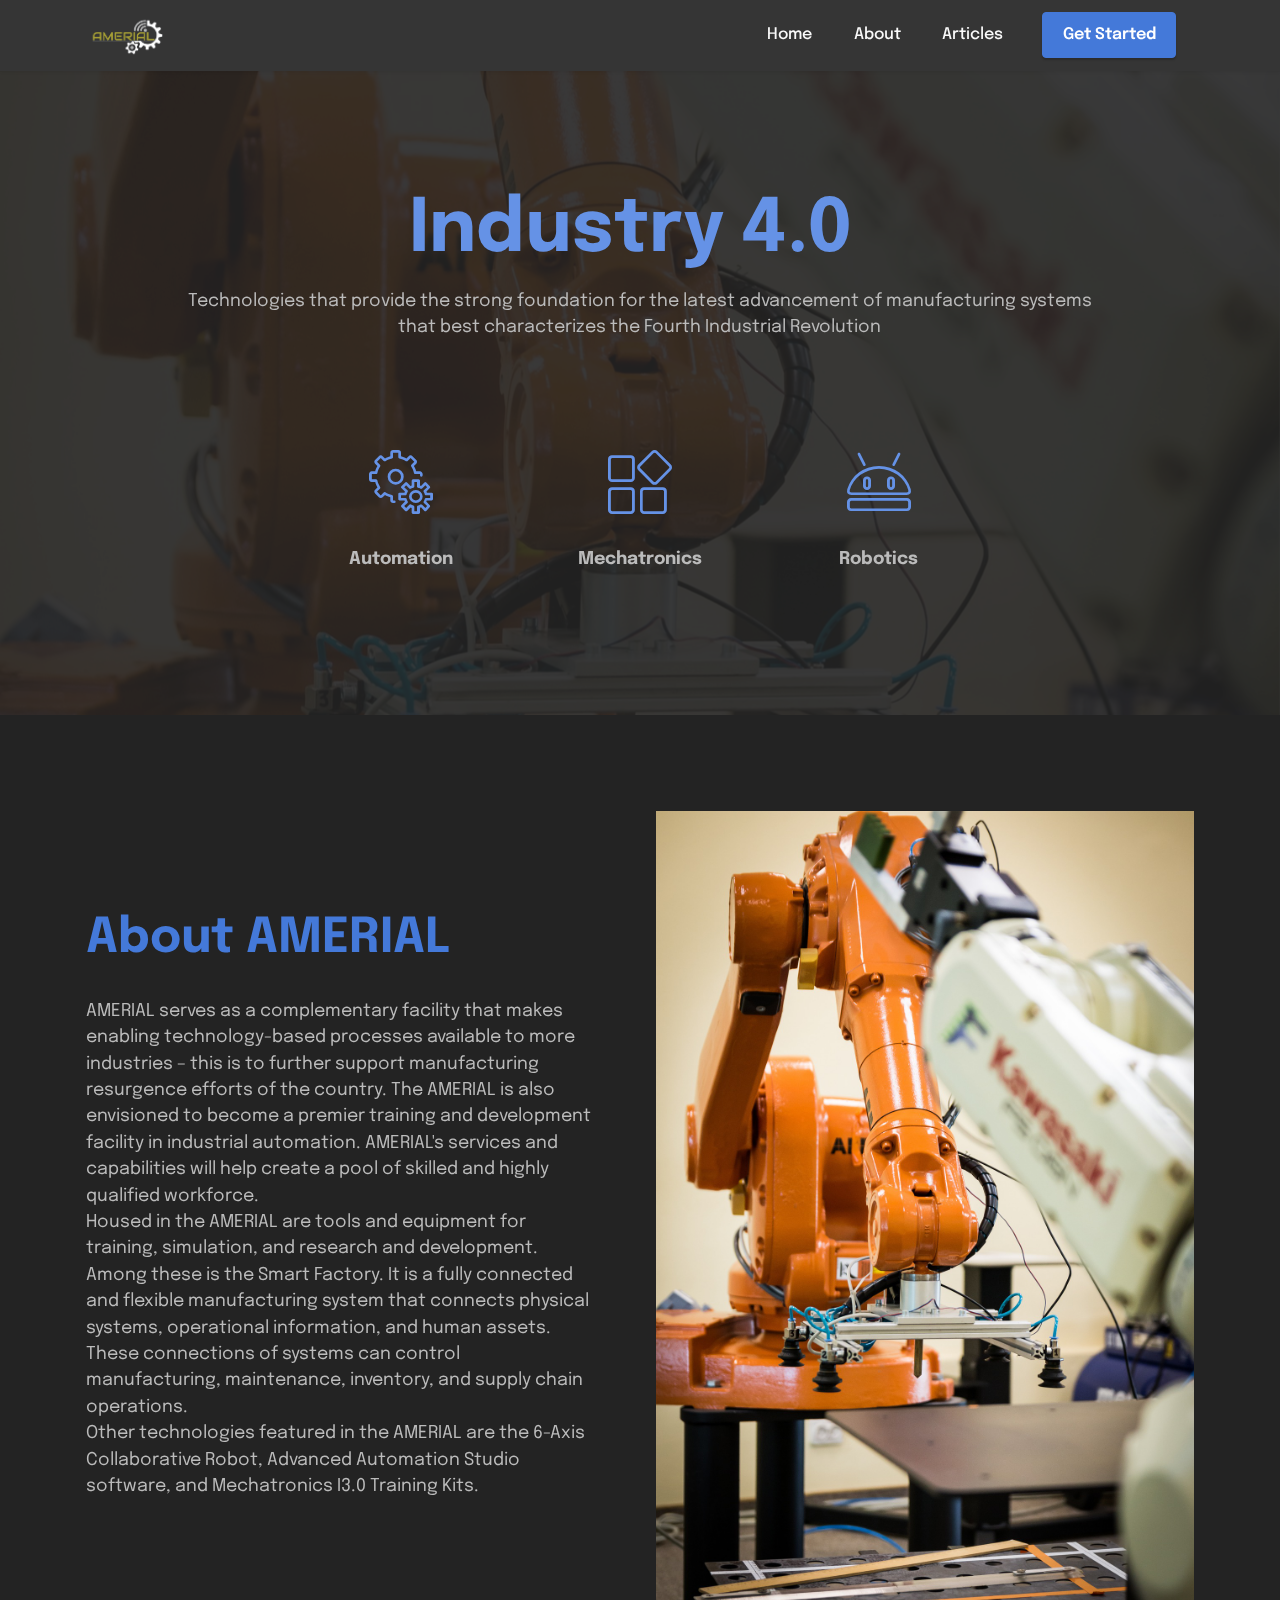
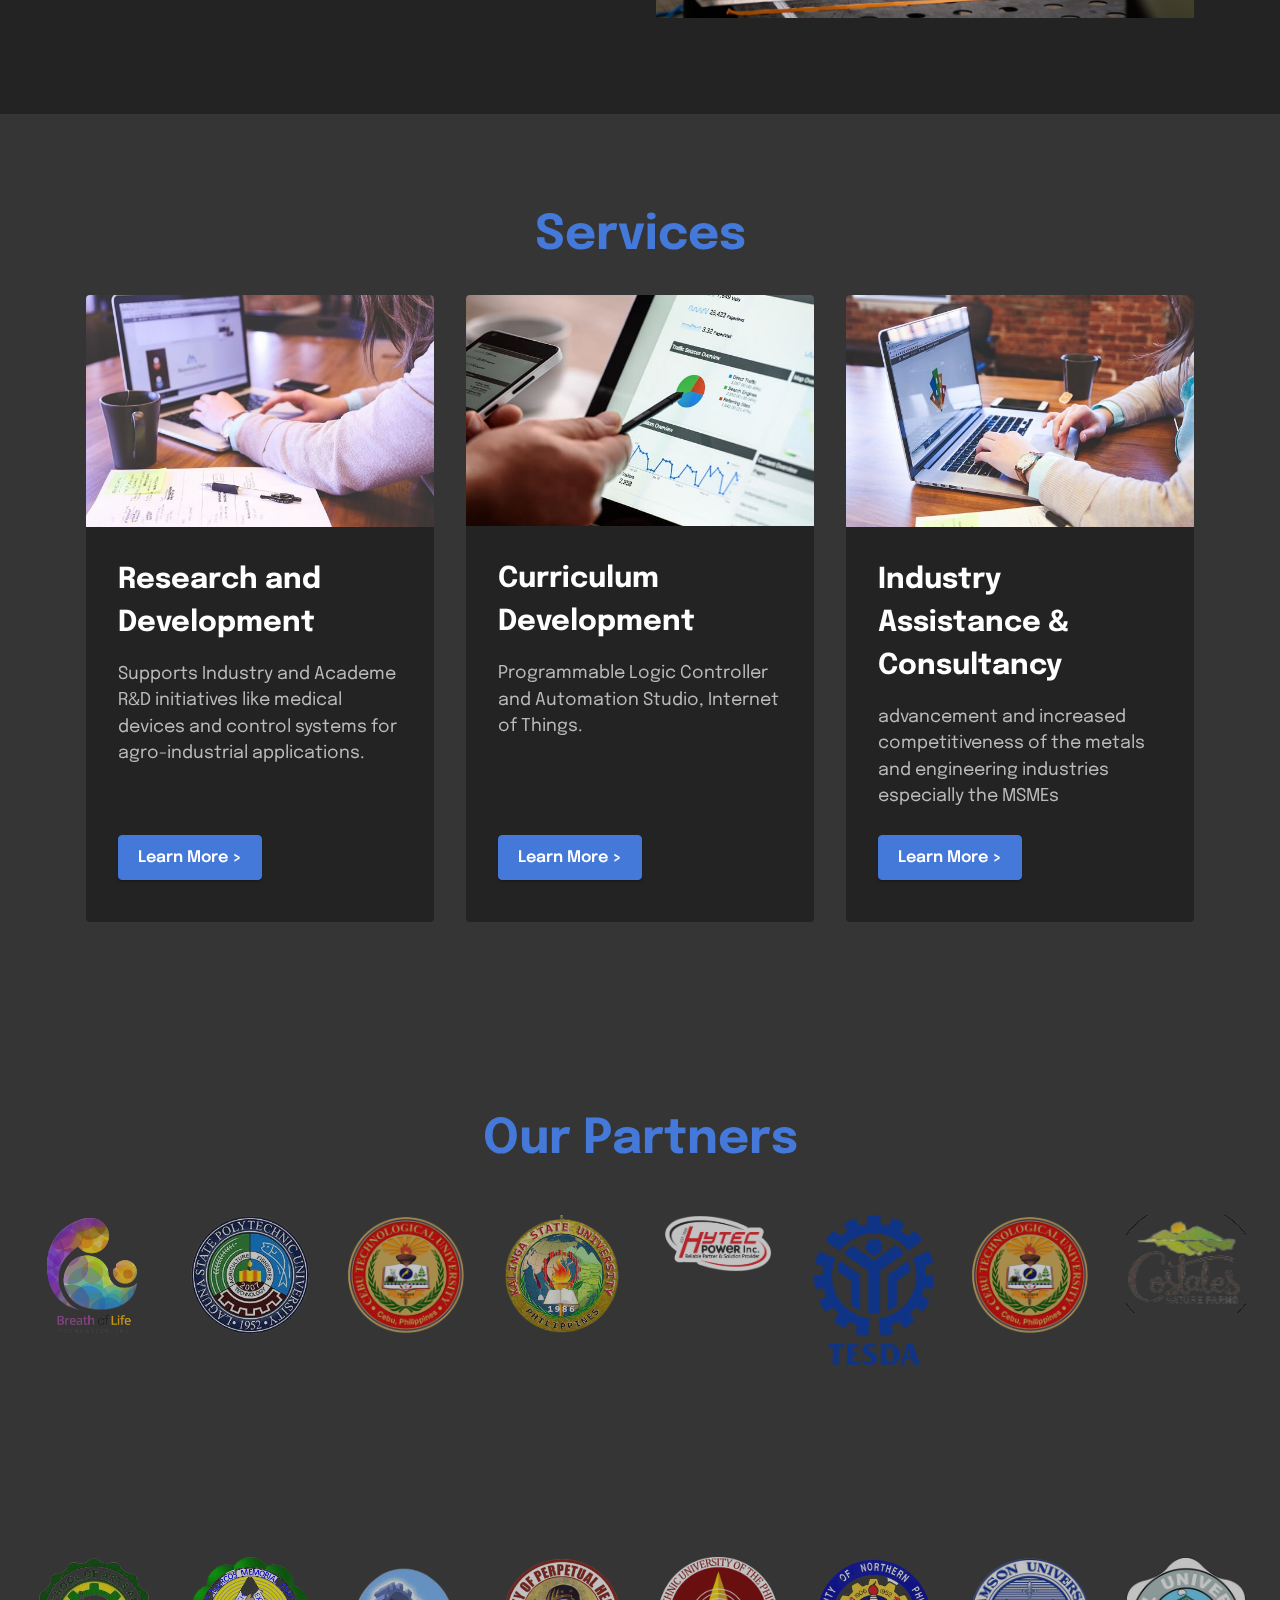
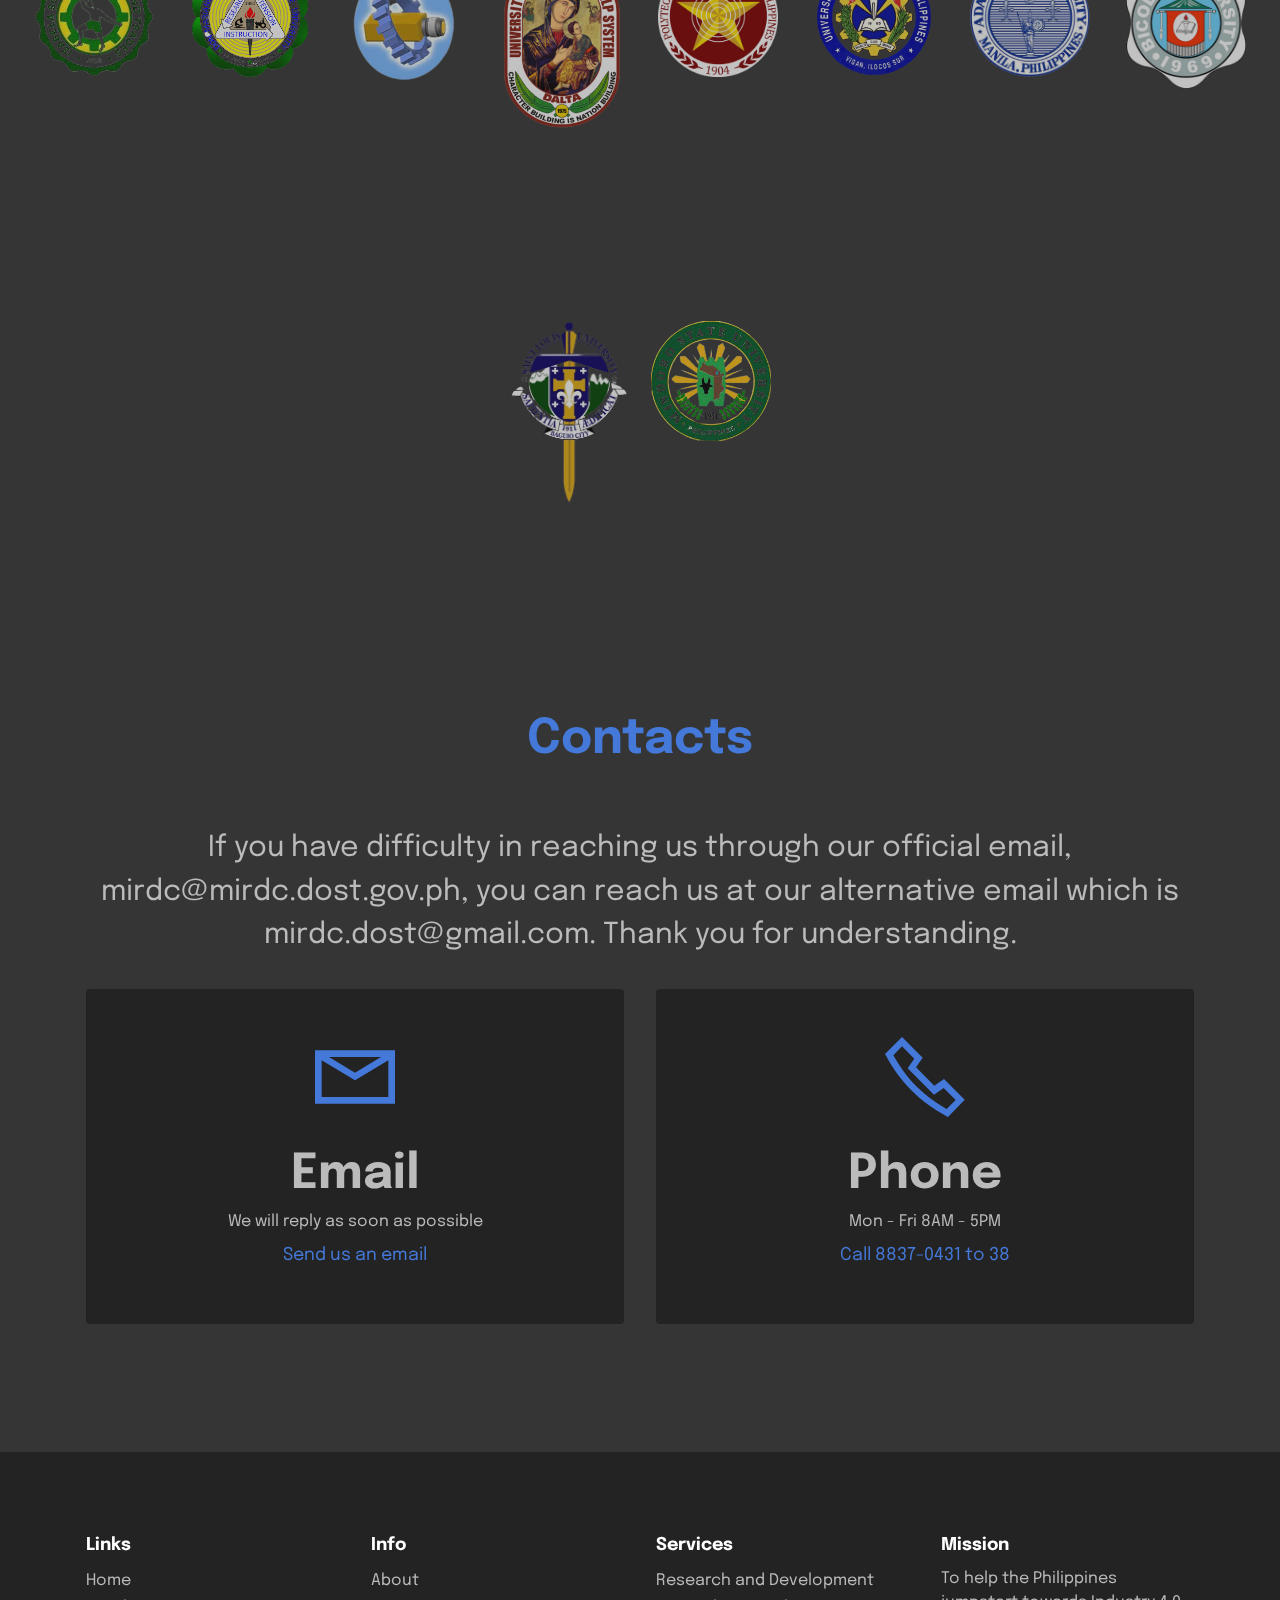
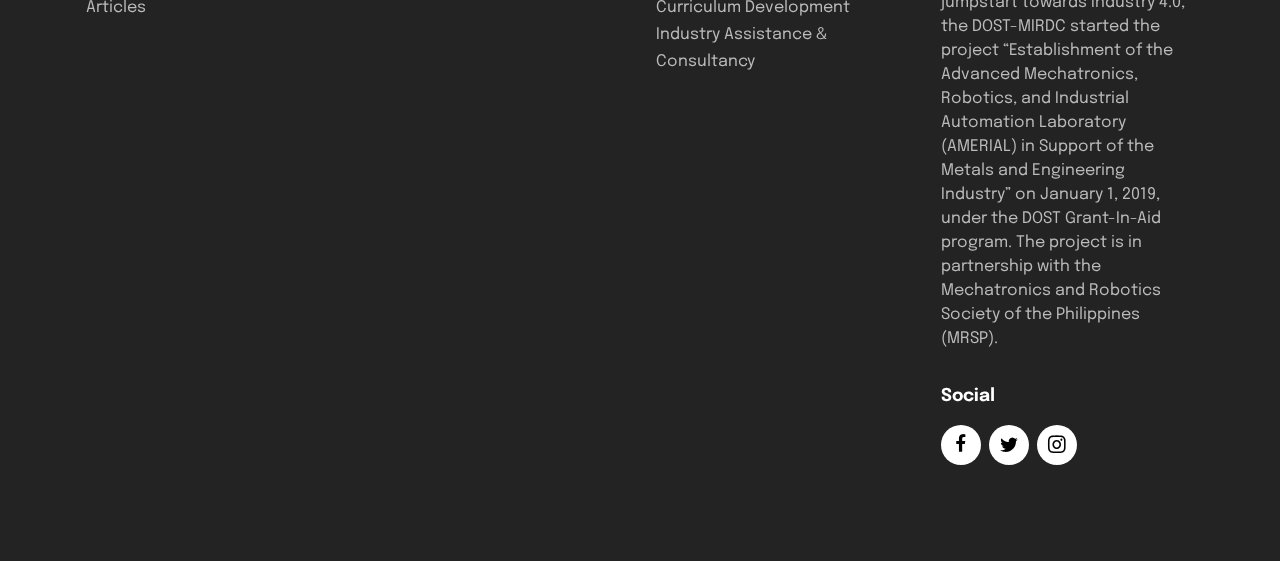
==== commit afd6445b: "gerksa" ====
--- a/index.html
+++ b/index.html
@@ -10,7 +10,7 @@
   <meta property="og:image" content="">
   <meta name="twitter:title" content="Home">
   <meta name="viewport" content="width=device-width, initial-scale=1, minimum-scale=1">
-  <link rel="shortcut icon" href="assets/images/amerial-combi6-c-1.jpg" type="image/x-icon">
+  <link rel="shortcut icon" href="assets/images/amerial-combi6-c-1-removebg-preview.png" type="image/x-icon">
   <meta name="description" content="">
   
   
@@ -54,7 +54,7 @@
             <div class="navbar-brand">
                 <span class="navbar-logo">
                     <a href="https://amcenit.github.io/amerial/#/">
-                        <img src="assets/images/amerial-combi6-c-1.jpg" alt="Mobirise Website Builder" style="height: 3rem;">
+                        <img src="assets/images/amerial-combi6-c-1-removebg-preview.png" alt="Mobirise Website Builder" style="height: 3rem;">
                     </a>
                 </span>
                 
@@ -205,307 +205,11 @@
     </div>
 </section>
 
-<section data-bs-version="5.1" class="slider5 mbr-embla cid-tmynBP5M1R" id="slider5-p">
-    
-    <div class="mbr-overlay"></div>
-    <div class="position-relative">
-        <div class="mbr-section-head">
-            <h4 class="mbr-section-title mbr-fonts-style align-center mb-0 display-2">
-                <strong>Services</strong></h4>
-            
-        </div>
-        <div class="embla mt-4" data-skip-snaps="true" data-align="center" data-contain-scroll="trimSnaps" data-auto-play-interval="5" data-draggable="true">
-            <div class="embla__viewport container-fluid">
-                <div class="embla__container">
-                    <div class="embla__slide slider-image item" style="margin-left: 1rem; margin-right: 1rem;">
-                        <div class="slide-content">
-                            <div class="item-img">
-                                <div class="item-wrapper">
-                                    <img src="assets/images/product2.jpg" alt="Mobirise Website Builder" title="">
-                                </div>
-                            </div>
-                            <div class="item-content">
-                                <h5 class="item-title mbr-fonts-style display-5"><strong>Design</strong></h5>
-                                <h6 class="item-subtitle mbr-fonts-style mt-1 display-7">Website Design</h6>
-                                <p class="mbr-text mbr-fonts-style mt-3 display-7">Mobirise is an easy website builder. Just
-                                    drop site elements to your page, add content and style it to look the way you like.</p>
-                            </div>
-                            <div class="mbr-section-btn item-footer mt-2"><a href="" class="btn item-btn btn-black display-7" target="_blank">Start Now
-                                    &gt;</a></div>
-                        </div>
-                    </div>
-                    <div class="embla__slide slider-image item" style="margin-left: 1rem; margin-right: 1rem;">
-                        <div class="slide-content">
-                            <div class="item-img">
-                                <div class="item-wrapper">
-                                    <img src="assets/images/product3.jpg" alt="Mobirise Website Builder" title="">
-                                </div>
-                            </div>
-                            <div class="item-content">
-                                <h5 class="item-title mbr-fonts-style display-5"><strong>Programming</strong></h5>
-                                <h6 class="item-subtitle mbr-fonts-style mt-1 display-7">
-                                    HTML/CSS Coding</h6>
-                                <p class="mbr-text mbr-fonts-style mt-3 display-7">You don't have to code to create your own
-                                    site. Select one of available themes in the Mobirise Site Maker.</p>
-                            </div>
-                            <div class="mbr-section-btn item-footer mt-2"><a href="" class="btn item-btn btn-black display-7" target="_blank">Start Now
-                                    &gt;</a></div>
-                        </div>
-                    </div>
-                    <div class="embla__slide slider-image item" style="margin-left: 1rem; margin-right: 1rem;">
-                        <div class="slide-content">
-                            <div class="item-img">
-                                <div class="item-wrapper">
-                                    <img src="assets/images/product1.jpg" alt="Mobirise Website Builder" title="">
-                                </div>
-                            </div>
-                            <div class="item-content">
-                                <h5 class="item-title mbr-fonts-style display-5"><strong>Branding</strong></h5>
-                                <h6 class="item-subtitle mbr-fonts-style mt-1 display-7">Creating Your Brand</h6>
-                                <p class="mbr-text mbr-fonts-style mt-3 display-7">Select the theme that suits you. Each theme
-                                    in the Mobirise Website Software contains a set of unique blocks.<br></p>
-                            </div>
-                            <div class="mbr-section-btn item-footer mt-2"><a href="" class="btn item-btn btn-black display-7" target="_blank">Start Now
-                                    &gt;</a></div>
-                        </div>
-                    </div>
-                    <div class="embla__slide slider-image item" style="margin-left: 1rem; margin-right: 1rem;">
-                        <div class="slide-content">
-                            <div class="item-img">
-                                <div class="item-wrapper">
-                                    <img src="assets/images/product4.jpg" alt="Mobirise Website Builder" title="">
-                                </div>
-                            </div>
-                            <div class="item-content">
-                                <h5 class="item-title mbr-fonts-style display-5"><strong>Branding</strong></h5>
-                                <h6 class="item-subtitle mbr-fonts-style mt-1 display-7">Creating Your Brand</h6>
-                                <p class="mbr-text mbr-fonts-style mt-3 display-7">Select the theme that suits you. Each theme
-                                    in the Mobirise Website Software contains a set of unique blocks.<br></p>
-                            </div>
-                            <div class="mbr-section-btn item-footer mt-2"><a href="" class="btn item-btn btn-black display-7" target="_blank">Start Now
-                                    &gt;</a></div>
-                        </div>
-                    </div>
-                </div>
-            </div>
-            <button class="embla__button embla__button--prev">
-                <span class="mobi-mbri mobi-mbri-arrow-prev mbr-iconfont" aria-hidden="true"></span>
-                <span class="sr-only visually-hidden visually-hidden">Previous</span>
-            </button>
-            <button class="embla__button embla__button--next">
-                <span class="mobi-mbri mobi-mbri-arrow-next mbr-iconfont" aria-hidden="true"></span>
-                <span class="sr-only visually-hidden visually-hidden">Next</span>
-            </button>
-        </div>
-    </div>
-</section>
-
-<section data-bs-version="5.1" class="slider4 mbr-embla cid-tmyo9URGVB" id="slider4-r">
-    
-    
-    <div class="position-relative text-center">
-        <div class="mbr-section-head">
-            <h4 class="mbr-section-title mbr-fonts-style align-center mb-0 display-2">
-                <strong>Features</strong></h4>
-            
-        </div>
-        <div class="embla mt-4" data-skip-snaps="true" data-align="center" data-contain-scroll="trimSnaps" data-auto-play-interval="5" data-draggable="true">
-            <div class="embla__viewport container-fluid">
-                <div class="embla__container">
-                    <div class="embla__slide slider-image item" style="margin-left: 1rem; margin-right: 1rem;">
-                        <div class="slide-content">
-                            <div class="item-wrapper">
-                                <div class="item-img">
-                                    <img src="assets/images/features1.jpg" alt="Mobirise Website Builder">
-                                </div>
-                            </div>
-                            <div class="item-content">
-                                <h5 class="item-title mbr-fonts-style display-7"><strong>No Coding</strong></h5>
-                                
-                                <p class="mbr-text mbr-fonts-style mt-3 display-7">Mobirise is an easy website builder. Just
-                                    drop site elements to your page, add content and style it to look the way you like.</p>
-                            </div>
-                            <div class="mbr-section-btn item-footer mt-2"><a href="" class="btn btn-primary item-btn display-7" target="_blank">Learn More
-                                    &gt;</a></div>
-                        </div>
-                    </div>
-                    <div class="embla__slide slider-image item" style="margin-left: 1rem; margin-right: 1rem;">
-                        <div class="slide-content">
-                            <div class="item-wrapper">
-                                <div class="item-img">
-                                    <img src="assets/images/features2.jpg" alt="Mobirise Website Builder">
-                                </div>
-                            </div>
-                            <div class="item-content">
-                                <h5 class="item-title mbr-fonts-style display-7"><strong>Mobile Friendly</strong></h5>
-                                
-                                <p class="mbr-text mbr-fonts-style mt-3 display-7">You don't have to code to create your own
-                                    site. Select one of available themes in the Mobirise Site Maker.</p>
-                            </div>
-                            <div class="mbr-section-btn item-footer mt-2"><a href="" class="btn btn-primary item-btn display-7" target="_blank">Learn More
-                                    &gt;</a></div>
-                        </div>
-                    </div>
-                    <div class="embla__slide slider-image item" style="margin-left: 1rem; margin-right: 1rem;">
-                        <div class="slide-content">
-                            <div class="item-wrapper">
-                                <div class="item-img">
-                                    <img src="assets/images/features3.jpg" alt="Mobirise Website Builder">
-                                </div>
-                            </div>
-                            <div class="item-content">
-                                <h5 class="item-title mbr-fonts-style display-7"><strong>Unique Styles</strong></h5>
-                                
-                                <p class="mbr-text mbr-fonts-style mt-3 display-7">Select the theme that suits you. Each theme
-                                    in the Mobirise Website Software contains a set of unique blocks.<br></p>
-                            </div>
-                            <div class="mbr-section-btn item-footer mt-2"><a href="" class="btn btn-primary item-btn display-7" target="_blank">Learn More
-                                    &gt;</a></div>
-                        </div>
-                    </div>
-                    <div class="embla__slide slider-image item" style="margin-left: 1rem; margin-right: 1rem;">
-                        <div class="slide-content">
-                            <div class="item-wrapper">
-                                <div class="item-img">
-                                    <img src="assets/images/features4.jpg" alt="Mobirise Website Builder">
-                                </div>
-                            </div>
-                            <div class="item-content">
-                                <h5 class="item-title mbr-fonts-style display-7"><strong>Unique Styles</strong></h5>
-                                
-                                <p class="mbr-text mbr-fonts-style mt-3 display-7">Select the theme that suits you. Each theme
-                                    in the Mobirise Website Software contains a set of unique blocks.<br></p>
-                            </div>
-                            <div class="mbr-section-btn item-footer mt-2"><a href="" class="btn btn-primary item-btn display-7" target="_blank">Learn More
-                                    &gt;</a></div>
-                        </div>
-                    </div>
-                </div>
-            </div>
-            <button class="embla__button embla__button--prev">
-                <span class="mobi-mbri mobi-mbri-arrow-prev mbr-iconfont" aria-hidden="true"></span>
-                <span class="sr-only visually-hidden visually-hidden">Previous</span>
-            </button>
-            <button class="embla__button embla__button--next">
-                <span class="mobi-mbri mobi-mbri-arrow-next mbr-iconfont" aria-hidden="true"></span>
-                <span class="sr-only visually-hidden visually-hidden">Next</span>
-            </button>
-        </div>
-    </div>
-</section>
-
-<section data-bs-version="5.1" class="slider6 mbr-embla cid-tmyoDMBojy" id="slider6-s">
-    
-    
-    <div class="position-relative">
-        <div class="mbr-section-head">
-            <h4 class="mbr-section-title mbr-fonts-style align-center mb-0 display-2"><strong>Our News</strong></h4>
-            <h5 class="mbr-section-subtitle mbr-fonts-style align-center mb-0 mt-2 display-5">Read the latest news about Mobirise</h5>
-        </div>
-        <div class="embla mt-4" data-skip-snaps="true" data-align="center" data-contain-scroll="trimSnaps" data-auto-play-interval="5" data-draggable="true">
-            <div class="embla__viewport container-fluid">
-                <div class="embla__container">
-                    <div class="embla__slide slider-image item" style="margin-left: 1rem; margin-right: 1rem;">
-                        <div class="slide-content">
-                            <div class="item-wrapper">
-                                <div class="item-img">
-                                    <img src="assets/images/product5.jpg" alt="Mobirise Website Builder" title="" data-slide-to="0" data-bs-slide-to="0">
-                                </div>
-                            </div>
-                            <div class="item-content">
-                                <h5 class="item-title mbr-fonts-style display-4"><em>Jan 10, 2025</em></h5>
-                                <h6 class="item-subtitle mbr-fonts-style mt-1 display-7"><strong>Easy and Simple</strong></h6>
-                                <p class="mbr-text mbr-fonts-style mt-3 display-7">Mobirise Page Maker is a free and simple
-                                    website builder - just drop site blocks to your page, add content and style it!</p>
-                            </div>
-                            <div class="mbr-section-btn item-footer mt-2"><a href="" class="btn item-btn btn-primary-outline display-7" target="_blank">Read More &gt;</a></div>
-                        </div>
-                    </div>
-                    <div class="embla__slide slider-image item" style="margin-left: 1rem; margin-right: 1rem;">
-                        <div class="slide-content">
-                            <div class="item-wrapper">
-                                <div class="item-img">
-                                    <img src="assets/images/product4.jpg" alt="Mobirise Website Builder" title="" data-slide-to="1" data-bs-slide-to="1">
-                                </div>
-                            </div>
-                            <div class="item-content">
-                                <h5 class="item-title mbr-fonts-style display-4"><em>Jan 09, 2025</em></h5>
-                                <h6 class="item-subtitle mbr-fonts-style mt-1 display-7"><strong>Automagically Mobile</strong>
-                                </h6>
-                                <p class="mbr-text mbr-fonts-style mt-3 display-7">Mobirise Site Creator offers a huge
-                                    collection of 3500+ site blocks, templates and themes with thousands flexible options. <br>
-                                </p>
-                            </div>
-                            <div class="mbr-section-btn item-footer mt-2"><a href="" class="btn item-btn btn-primary-outline display-7" target="_blank">Read More &gt;</a></div>
-                        </div>
-                    </div>
-                    <div class="embla__slide slider-image item" style="margin-left: 1rem; margin-right: 1rem;">
-                        <div class="slide-content">
-                            <div class="item-wrapper">
-                                <div class="item-img">
-                                    <img src="assets/images/product3.jpg" alt="Mobirise Website Builder" title="" data-slide-to="2" data-bs-slide-to="2">
-                                </div>
-                            </div>
-                            <div class="item-content">
-                                <h5 class="item-title mbr-fonts-style display-4"><em>Jan 08, 2025</em></h5>
-                                <h6 class="item-subtitle mbr-fonts-style mt-1 display-7"><strong>Boost Your Ranking</strong></h6>
-                                <p class="mbr-text mbr-fonts-style mt-3 display-7">Mobirise Page Maker is a free and simple
-                                    website builder - just drop site blocks to your page, add content and style it!</p>
-                            </div>
-                            <div class="mbr-section-btn item-footer mt-2"><a href="" class="btn item-btn btn-primary-outline display-7" target="_blank">Read More &gt;</a></div>
-                        </div>
-                    </div><div class="embla__slide slider-image item" style="margin-left: 1rem; margin-right: 1rem;">
-                        <div class="slide-content">
-                            <div class="item-wrapper">
-                                <div class="item-img">
-                                    <img src="assets/images/saint-louis-university-baguio-logo-removebg-preview.png" alt="Mobirise Website Builder" title="" data-slide-to="3" data-bs-slide-to="3">
-                                </div>
-                            </div>
-                            <div class="item-content">
-                                <h5 class="item-title mbr-fonts-style display-4"><em>Jan 08, 2025</em></h5>
-                                <h6 class="item-subtitle mbr-fonts-style mt-1 display-7"><strong>Boost Your Ranking</strong></h6>
-                                <p class="mbr-text mbr-fonts-style mt-3 display-7">Mobirise Page Maker is a free and simple
-                                    website builder - just drop site blocks to your page, add content and style it!</p>
-                            </div>
-                            <div class="mbr-section-btn item-footer mt-2"><a href="" class="btn item-btn btn-primary-outline display-7" target="_blank">Read More &gt;</a></div>
-                        </div>
-                    </div>
-                    <div class="embla__slide slider-image item" style="margin-left: 1rem; margin-right: 1rem;">
-                        <div class="slide-content">
-                            <div class="item-wrapper">
-                                <div class="item-img">
-                                    <img src="assets/images/product4.jpg" alt="Mobirise Website Builder" title="" data-slide-to="4" data-bs-slide-to="4">
-                                </div>
-                            </div>
-                            <div class="item-content">
-                                <h5 class="item-title mbr-fonts-style display-4"><em>Jan 08, 2025</em></h5>
-                                <h6 class="item-subtitle mbr-fonts-style mt-1 display-7"><strong>Boost Your Ranking</strong></h6>
-                                <p class="mbr-text mbr-fonts-style mt-3 display-7">Mobirise Page Maker is a free and simple
-                                    website builder - just drop site blocks to your page, add content and style it!</p>
-                            </div>
-                            <div class="mbr-section-btn item-footer mt-2"><a href="" class="btn item-btn btn-primary-outline display-7" target="_blank">Read More &gt;</a></div>
-                        </div>
-                    </div>
-                </div>
-            </div>
-            <button class="embla__button embla__button--prev">
-                <span class="mobi-mbri mobi-mbri-arrow-prev mbr-iconfont" aria-hidden="true"></span>
-                <span class="sr-only visually-hidden visually-hidden">Previous</span>
-            </button>
-            <button class="embla__button embla__button--next">
-                <span class="mobi-mbri mobi-mbri-arrow-next mbr-iconfont" aria-hidden="true"></span>
-                <span class="sr-only visually-hidden visually-hidden">Next</span>
-            </button>
-        </div>
-    </div>
-</section>
-
 <section data-bs-version="5.1" class="clients1 cid-tmxWpoEcIT" id="clients1-b">
     
     <div class="images-container container-fluid">
         <div class="mbr-section-head">
-            <h3 class="mbr-section-title mbr-fonts-style align-center mb-0 display-2">
-                <strong>Our Partners</strong></h3>
+            <h3 class="mbr-section-title mbr-fonts-style align-center mb-0 display-2"><strong>Our Partners</strong></h3>
             
             
         </div>
@@ -718,7 +422,7 @@
             
         </div>
     </div>
-</section><section class="display-7" style="padding: 0;align-items: center;justify-content: center;flex-wrap: wrap;    align-content: center;display: flex;position: relative;height: 4rem;"><a href="https://mobiri.se/2731320" style="flex: 1 1;height: 4rem;position: absolute;width: 100%;z-index: 1;"><img alt="" style="height: 4rem;" src="[data-uri]"></a><p style="margin: 0;text-align: center;" class="display-7">Built with Mobirise &#8204;</p><a style="z-index:1" href="https://mobirise.com/offline-website-builder.html">Free Offline Site Maker</a></section><script src="assets/bootstrap/js/bootstrap.bundle.min.js"></script>  <script src="assets/parallax/jarallax.js"></script>  <script src="assets/smoothscroll/smooth-scroll.js"></script>  <script src="assets/ytplayer/index.js"></script>  <script src="assets/dropdown/js/navbar-dropdown.js"></script>  <script src="assets/vimeoplayer/player.js"></script>  <script src="assets/embla/embla.min.js"></script>  <script src="assets/embla/script.js"></script>  <script src="assets/theme/js/script.js"></script>  
+</section><section class="display-7" style="padding: 0;align-items: center;justify-content: center;flex-wrap: wrap;    align-content: center;display: flex;position: relative;height: 4rem;"><a href="https://mobiri.se/2731320" style="flex: 1 1;height: 4rem;position: absolute;width: 100%;z-index: 1;"><img alt="" style="height: 4rem;" src="[data-uri]"></a><p style="margin: 0;text-align: center;" class="display-7">Made with Mobirise &#8204;</p><a style="z-index:1" href="https://mobirise.com/website-maker.html">Website Maker</a></section><script src="assets/bootstrap/js/bootstrap.bundle.min.js"></script>  <script src="assets/parallax/jarallax.js"></script>  <script src="assets/smoothscroll/smooth-scroll.js"></script>  <script src="assets/ytplayer/index.js"></script>  <script src="assets/dropdown/js/navbar-dropdown.js"></script>  <script src="assets/vimeoplayer/player.js"></script>  <script src="assets/theme/js/script.js"></script>  
   
   
 </body>
--- a/assets/mobirise/css/mbr-additional.css
+++ b/assets/mobirise/css/mbr-additional.css
@@ -1178,446 +1178,6 @@
 .cid-sFGGDvi61Z .item-subtitle {
   text-align: left;
 }
-.cid-tmynBP5M1R {
-  padding-top: 6rem;
-  padding-bottom: 6rem;
-  background-image: url("../../../assets/images/background3.jpg");
-}
-.cid-tmynBP5M1R .mbr-overlay {
-  background: #fafafa;
-  opacity: 0.6;
-}
-.cid-tmynBP5M1R img,
-.cid-tmynBP5M1R .item-img {
-  width: 100%;
-  height: 100%;
-  height: 300px;
-  object-fit: cover;
-}
-.cid-tmynBP5M1R .item:focus,
-.cid-tmynBP5M1R span:focus {
-  outline: none;
-}
-.cid-tmynBP5M1R .item-wrapper {
-  position: relative;
-}
-.cid-tmynBP5M1R .slide-content {
-  position: relative;
-  border-radius: 4px;
-  background: #ffffff;
-  height: 100%;
-  display: flex;
-  overflow: hidden;
-  flex-flow: column nowrap;
-}
-@media (min-width: 992px) {
-  .cid-tmynBP5M1R .slide-content .item-content {
-    padding: 2rem 2rem 0;
-  }
-  .cid-tmynBP5M1R .slide-content .item-footer {
-    padding: 0 2rem 2rem;
-  }
-}
-@media (max-width: 991px) {
-  .cid-tmynBP5M1R .slide-content .item-content {
-    padding: 1rem 1rem 0;
-  }
-  .cid-tmynBP5M1R .slide-content .item-footer {
-    padding: 0 1rem 1rem;
-  }
-}
-.cid-tmynBP5M1R .mbr-section-btn {
-  margin-top: auto !important;
-}
-.cid-tmynBP5M1R .mbr-section-title {
-  color: #232323;
-}
-.cid-tmynBP5M1R .mbr-text,
-.cid-tmynBP5M1R .mbr-section-btn {
-  text-align: left;
-}
-.cid-tmynBP5M1R .item-title {
-  text-align: left;
-}
-.cid-tmynBP5M1R .item-subtitle {
-  text-align: left;
-  color: #bbbbbb;
-}
-.cid-tmynBP5M1R .embla__slide {
-  display: flex;
-  justify-content: center;
-  position: relative;
-  min-width: 370px;
-  max-width: 370px;
-}
-@media (max-width: 768px) {
-  .cid-tmynBP5M1R .embla__slide {
-    min-width: 70%;
-    max-width: initial;
-    margin-left: 1rem !important;
-    margin-right: 1rem !important;
-  }
-}
-.cid-tmynBP5M1R .embla__button--next,
-.cid-tmynBP5M1R .embla__button--prev {
-  display: flex;
-}
-.cid-tmynBP5M1R .embla__button {
-  top: 50%;
-  width: 60px;
-  height: 60px;
-  margin-top: -1.5rem;
-  font-size: 22px;
-  background-color: rgba(0, 0, 0, 0.5);
-  color: #fff;
-  border: 2px solid #fff;
-  border-radius: 50%;
-  transition: all 0.3s;
-  position: absolute;
-  display: flex;
-  justify-content: center;
-  align-items: center;
-}
-@media (max-width: 768px) {
-  .cid-tmynBP5M1R .embla__button {
-    display: none;
-  }
-}
-.cid-tmynBP5M1R .embla__button:disabled {
-  cursor: default;
-  display: none;
-}
-.cid-tmynBP5M1R .embla__button:hover {
-  background: #000;
-  color: rgba(255, 255, 255, 0.5);
-}
-.cid-tmynBP5M1R .embla__button.embla__button--prev {
-  left: 0;
-  margin-left: 2.5rem;
-}
-.cid-tmynBP5M1R .embla__button.embla__button--next {
-  right: 0;
-  margin-right: 2.5rem;
-}
-@media (max-width: 767px) {
-  .cid-tmynBP5M1R .embla__button {
-    top: auto;
-  }
-}
-.cid-tmynBP5M1R .embla {
-  position: relative;
-  width: 100%;
-}
-.cid-tmynBP5M1R .embla__viewport {
-  overflow: hidden;
-  width: 100%;
-}
-.cid-tmynBP5M1R .embla__viewport.is-draggable {
-  cursor: grab;
-}
-.cid-tmynBP5M1R .embla__viewport.is-dragging {
-  cursor: grabbing;
-}
-.cid-tmynBP5M1R .embla__container {
-  display: flex;
-  user-select: none;
-  -webkit-touch-callout: none;
-  -khtml-user-select: none;
-  -webkit-tap-highlight-color: transparent;
-}
-@media (max-width: 768px) {
-  .cid-tmynBP5M1R .embla__container {
-    margin-left: 1.3rem;
-    margin-right: 1.3rem;
-  }
-  .cid-tmynBP5M1R .embla__container .embla__slide:first-child {
-    margin-left: 2rem !important;
-  }
-  .cid-tmynBP5M1R .embla__container .embla__slide:last-child {
-    margin-right: 2rem !important;
-  }
-}
-.cid-tmyo9URGVB {
-  padding-top: 6rem;
-  padding-bottom: 6rem;
-  background-color: #ffffff;
-}
-.cid-tmyo9URGVB img,
-.cid-tmyo9URGVB .item-img {
-  width: 100%;
-}
-.cid-tmyo9URGVB .item:focus,
-.cid-tmyo9URGVB span:focus {
-  outline: none;
-}
-.cid-tmyo9URGVB .item-wrapper {
-  position: relative;
-}
-.cid-tmyo9URGVB .slide-content {
-  position: relative;
-  border-radius: 4px;
-  background: #fafafa;
-  height: 100%;
-  display: flex;
-  overflow: hidden;
-  flex-flow: column nowrap;
-}
-@media (min-width: 992px) {
-  .cid-tmyo9URGVB .slide-content .item-content {
-    padding: 2rem 2rem 0;
-  }
-  .cid-tmyo9URGVB .slide-content .item-footer {
-    padding: 0 2rem 2rem;
-  }
-}
-@media (max-width: 991px) {
-  .cid-tmyo9URGVB .slide-content .item-content {
-    padding: 1rem 1rem 0;
-  }
-  .cid-tmyo9URGVB .slide-content .item-footer {
-    padding: 0 1rem 1rem;
-  }
-}
-.cid-tmyo9URGVB .mbr-section-btn {
-  margin-top: auto !important;
-}
-.cid-tmyo9URGVB .mbr-section-title {
-  color: #232323;
-}
-.cid-tmyo9URGVB .mbr-text,
-.cid-tmyo9URGVB .mbr-section-btn {
-  text-align: left;
-}
-.cid-tmyo9URGVB .item-title {
-  text-align: left;
-}
-.cid-tmyo9URGVB .item-subtitle {
-  text-align: left;
-}
-.cid-tmyo9URGVB .embla__slide {
-  display: flex;
-  justify-content: center;
-  position: relative;
-  min-width: 410px;
-  max-width: 410px;
-}
-@media (max-width: 768px) {
-  .cid-tmyo9URGVB .embla__slide {
-    min-width: 70%;
-    max-width: initial;
-    margin-left: 1rem !important;
-    margin-right: 1rem !important;
-  }
-}
-.cid-tmyo9URGVB .embla__button--next,
-.cid-tmyo9URGVB .embla__button--prev {
-  display: flex;
-}
-.cid-tmyo9URGVB .embla__button {
-  top: 50%;
-  width: 60px;
-  height: 60px;
-  margin-top: -1.5rem;
-  font-size: 22px;
-  background-color: rgba(0, 0, 0, 0.5);
-  color: #fff;
-  border: 2px solid #fff;
-  border-radius: 50%;
-  transition: all 0.3s;
-  position: absolute;
-  display: flex;
-  justify-content: center;
-  align-items: center;
-}
-@media (max-width: 768px) {
-  .cid-tmyo9URGVB .embla__button {
-    display: none;
-  }
-}
-.cid-tmyo9URGVB .embla__button:disabled {
-  cursor: default;
-  display: none;
-}
-.cid-tmyo9URGVB .embla__button:hover {
-  background: #000;
-  color: rgba(255, 255, 255, 0.5);
-}
-.cid-tmyo9URGVB .embla__button.embla__button--prev {
-  left: 0;
-  margin-left: 2.5rem;
-}
-.cid-tmyo9URGVB .embla__button.embla__button--next {
-  right: 0;
-  margin-right: 2.5rem;
-}
-@media (max-width: 767px) {
-  .cid-tmyo9URGVB .embla__button {
-    top: auto;
-  }
-}
-.cid-tmyo9URGVB .embla {
-  position: relative;
-  width: 100%;
-}
-.cid-tmyo9URGVB .embla__viewport {
-  overflow: hidden;
-  width: 100%;
-}
-.cid-tmyo9URGVB .embla__viewport.is-draggable {
-  cursor: grab;
-}
-.cid-tmyo9URGVB .embla__viewport.is-dragging {
-  cursor: grabbing;
-}
-.cid-tmyo9URGVB .embla__container {
-  display: flex;
-  user-select: none;
-  -webkit-touch-callout: none;
-  -khtml-user-select: none;
-  -webkit-tap-highlight-color: transparent;
-}
-.cid-tmyoDMBojy {
-  padding-top: 6rem;
-  padding-bottom: 6rem;
-  background-color: #ffffff;
-}
-.cid-tmyoDMBojy img,
-.cid-tmyoDMBojy .item-img {
-  height: 100%;
-  height: 300px;
-  object-fit: cover;
-}
-.cid-tmyoDMBojy .item:focus,
-.cid-tmyoDMBojy span:focus {
-  outline: none;
-}
-.cid-tmyoDMBojy .item-wrapper {
-  position: relative;
-}
-.cid-tmyoDMBojy .slide-content {
-  position: relative;
-  border-radius: 4px;
-  background: #fafafa;
-  height: 100%;
-  display: flex;
-  overflow: hidden;
-  flex-flow: column nowrap;
-}
-@media (min-width: 992px) {
-  .cid-tmyoDMBojy .slide-content .item-content {
-    padding: 2rem 2rem 0;
-  }
-  .cid-tmyoDMBojy .slide-content .item-footer {
-    padding: 0 2rem 2rem;
-  }
-}
-@media (max-width: 991px) {
-  .cid-tmyoDMBojy .slide-content .item-content {
-    padding: 1rem 1rem 0;
-  }
-  .cid-tmyoDMBojy .slide-content .item-footer {
-    padding: 0 1rem 1rem;
-  }
-}
-.cid-tmyoDMBojy .mbr-section-btn {
-  margin-top: auto !important;
-}
-.cid-tmyoDMBojy .mbr-section-title {
-  color: #232323;
-}
-.cid-tmyoDMBojy .mbr-text,
-.cid-tmyoDMBojy .mbr-section-btn {
-  text-align: center;
-}
-.cid-tmyoDMBojy .item-title {
-  text-align: center;
-}
-.cid-tmyoDMBojy .item-subtitle {
-  text-align: center;
-  color: #232323;
-}
-.cid-tmyoDMBojy .embla__slide {
-  display: flex;
-  justify-content: center;
-  position: relative;
-  min-width: 410px;
-  max-width: 410px;
-}
-@media (max-width: 768px) {
-  .cid-tmyoDMBojy .embla__slide {
-    min-width: 70%;
-    max-width: initial;
-    margin-left: 1rem !important;
-    margin-right: 1rem !important;
-  }
-}
-.cid-tmyoDMBojy .embla__button--next,
-.cid-tmyoDMBojy .embla__button--prev {
-  display: flex;
-}
-.cid-tmyoDMBojy .embla__button {
-  top: 50%;
-  width: 60px;
-  height: 60px;
-  margin-top: -1.5rem;
-  font-size: 22px;
-  background-color: rgba(0, 0, 0, 0.5);
-  color: #fff;
-  border: 2px solid #fff;
-  border-radius: 50%;
-  transition: all 0.3s;
-  position: absolute;
-  display: flex;
-  justify-content: center;
-  align-items: center;
-}
-@media (max-width: 768px) {
-  .cid-tmyoDMBojy .embla__button {
-    display: none;
-  }
-}
-.cid-tmyoDMBojy .embla__button:disabled {
-  cursor: default;
-  display: none;
-}
-.cid-tmyoDMBojy .embla__button:hover {
-  background: #000;
-  color: rgba(255, 255, 255, 0.5);
-}
-.cid-tmyoDMBojy .embla__button.embla__button--prev {
-  left: 0;
-  margin-left: 2.5rem;
-}
-.cid-tmyoDMBojy .embla__button.embla__button--next {
-  right: 0;
-  margin-right: 2.5rem;
-}
-@media (max-width: 767px) {
-  .cid-tmyoDMBojy .embla__button {
-    top: auto;
-  }
-}
-.cid-tmyoDMBojy .embla {
-  position: relative;
-  width: 100%;
-}
-.cid-tmyoDMBojy .embla__viewport {
-  overflow: hidden;
-  width: 100%;
-}
-.cid-tmyoDMBojy .embla__viewport.is-draggable {
-  cursor: grab;
-}
-.cid-tmyoDMBojy .embla__viewport.is-dragging {
-  cursor: grabbing;
-}
-.cid-tmyoDMBojy .embla__container {
-  display: flex;
-  user-select: none;
-  -webkit-touch-callout: none;
-  -khtml-user-select: none;
-  -webkit-tap-highlight-color: transparent;
-}
 .cid-tmxWpoEcIT {
   padding-top: 4rem;
   padding-bottom: 3rem;
--- a/assets/mobirise/css/mbr-additional.css
+++ b/assets/mobirise/css/mbr-additional.css
@@ -1178,446 +1178,6 @@
 .cid-sFGGDvi61Z .item-subtitle {
   text-align: left;
 }
-.cid-tmynBP5M1R {
-  padding-top: 6rem;
-  padding-bottom: 6rem;
-  background-image: url("../../../assets/images/background3.jpg");
-}
-.cid-tmynBP5M1R .mbr-overlay {
-  background: #fafafa;
-  opacity: 0.6;
-}
-.cid-tmynBP5M1R img,
-.cid-tmynBP5M1R .item-img {
-  width: 100%;
-  height: 100%;
-  height: 300px;
-  object-fit: cover;
-}
-.cid-tmynBP5M1R .item:focus,
-.cid-tmynBP5M1R span:focus {
-  outline: none;
-}
-.cid-tmynBP5M1R .item-wrapper {
-  position: relative;
-}
-.cid-tmynBP5M1R .slide-content {
-  position: relative;
-  border-radius: 4px;
-  background: #ffffff;
-  height: 100%;
-  display: flex;
-  overflow: hidden;
-  flex-flow: column nowrap;
-}
-@media (min-width: 992px) {
-  .cid-tmynBP5M1R .slide-content .item-content {
-    padding: 2rem 2rem 0;
-  }
-  .cid-tmynBP5M1R .slide-content .item-footer {
-    padding: 0 2rem 2rem;
-  }
-}
-@media (max-width: 991px) {
-  .cid-tmynBP5M1R .slide-content .item-content {
-    padding: 1rem 1rem 0;
-  }
-  .cid-tmynBP5M1R .slide-content .item-footer {
-    padding: 0 1rem 1rem;
-  }
-}
-.cid-tmynBP5M1R .mbr-section-btn {
-  margin-top: auto !important;
-}
-.cid-tmynBP5M1R .mbr-section-title {
-  color: #232323;
-}
-.cid-tmynBP5M1R .mbr-text,
-.cid-tmynBP5M1R .mbr-section-btn {
-  text-align: left;
-}
-.cid-tmynBP5M1R .item-title {
-  text-align: left;
-}
-.cid-tmynBP5M1R .item-subtitle {
-  text-align: left;
-  color: #bbbbbb;
-}
-.cid-tmynBP5M1R .embla__slide {
-  display: flex;
-  justify-content: center;
-  position: relative;
-  min-width: 370px;
-  max-width: 370px;
-}
-@media (max-width: 768px) {
-  .cid-tmynBP5M1R .embla__slide {
-    min-width: 70%;
-    max-width: initial;
-    margin-left: 1rem !important;
-    margin-right: 1rem !important;
-  }
-}
-.cid-tmynBP5M1R .embla__button--next,
-.cid-tmynBP5M1R .embla__button--prev {
-  display: flex;
-}
-.cid-tmynBP5M1R .embla__button {
-  top: 50%;
-  width: 60px;
-  height: 60px;
-  margin-top: -1.5rem;
-  font-size: 22px;
-  background-color: rgba(0, 0, 0, 0.5);
-  color: #fff;
-  border: 2px solid #fff;
-  border-radius: 50%;
-  transition: all 0.3s;
-  position: absolute;
-  display: flex;
-  justify-content: center;
-  align-items: center;
-}
-@media (max-width: 768px) {
-  .cid-tmynBP5M1R .embla__button {
-    display: none;
-  }
-}
-.cid-tmynBP5M1R .embla__button:disabled {
-  cursor: default;
-  display: none;
-}
-.cid-tmynBP5M1R .embla__button:hover {
-  background: #000;
-  color: rgba(255, 255, 255, 0.5);
-}
-.cid-tmynBP5M1R .embla__button.embla__button--prev {
-  left: 0;
-  margin-left: 2.5rem;
-}
-.cid-tmynBP5M1R .embla__button.embla__button--next {
-  right: 0;
-  margin-right: 2.5rem;
-}
-@media (max-width: 767px) {
-  .cid-tmynBP5M1R .embla__button {
-    top: auto;
-  }
-}
-.cid-tmynBP5M1R .embla {
-  position: relative;
-  width: 100%;
-}
-.cid-tmynBP5M1R .embla__viewport {
-  overflow: hidden;
-  width: 100%;
-}
-.cid-tmynBP5M1R .embla__viewport.is-draggable {
-  cursor: grab;
-}
-.cid-tmynBP5M1R .embla__viewport.is-dragging {
-  cursor: grabbing;
-}
-.cid-tmynBP5M1R .embla__container {
-  display: flex;
-  user-select: none;
-  -webkit-touch-callout: none;
-  -khtml-user-select: none;
-  -webkit-tap-highlight-color: transparent;
-}
-@media (max-width: 768px) {
-  .cid-tmynBP5M1R .embla__container {
-    margin-left: 1.3rem;
-    margin-right: 1.3rem;
-  }
-  .cid-tmynBP5M1R .embla__container .embla__slide:first-child {
-    margin-left: 2rem !important;
-  }
-  .cid-tmynBP5M1R .embla__container .embla__slide:last-child {
-    margin-right: 2rem !important;
-  }
-}
-.cid-tmyo9URGVB {
-  padding-top: 6rem;
-  padding-bottom: 6rem;
-  background-color: #ffffff;
-}
-.cid-tmyo9URGVB img,
-.cid-tmyo9URGVB .item-img {
-  width: 100%;
-}
-.cid-tmyo9URGVB .item:focus,
-.cid-tmyo9URGVB span:focus {
-  outline: none;
-}
-.cid-tmyo9URGVB .item-wrapper {
-  position: relative;
-}
-.cid-tmyo9URGVB .slide-content {
-  position: relative;
-  border-radius: 4px;
-  background: #fafafa;
-  height: 100%;
-  display: flex;
-  overflow: hidden;
-  flex-flow: column nowrap;
-}
-@media (min-width: 992px) {
-  .cid-tmyo9URGVB .slide-content .item-content {
-    padding: 2rem 2rem 0;
-  }
-  .cid-tmyo9URGVB .slide-content .item-footer {
-    padding: 0 2rem 2rem;
-  }
-}
-@media (max-width: 991px) {
-  .cid-tmyo9URGVB .slide-content .item-content {
-    padding: 1rem 1rem 0;
-  }
-  .cid-tmyo9URGVB .slide-content .item-footer {
-    padding: 0 1rem 1rem;
-  }
-}
-.cid-tmyo9URGVB .mbr-section-btn {
-  margin-top: auto !important;
-}
-.cid-tmyo9URGVB .mbr-section-title {
-  color: #232323;
-}
-.cid-tmyo9URGVB .mbr-text,
-.cid-tmyo9URGVB .mbr-section-btn {
-  text-align: left;
-}
-.cid-tmyo9URGVB .item-title {
-  text-align: left;
-}
-.cid-tmyo9URGVB .item-subtitle {
-  text-align: left;
-}
-.cid-tmyo9URGVB .embla__slide {
-  display: flex;
-  justify-content: center;
-  position: relative;
-  min-width: 410px;
-  max-width: 410px;
-}
-@media (max-width: 768px) {
-  .cid-tmyo9URGVB .embla__slide {
-    min-width: 70%;
-    max-width: initial;
-    margin-left: 1rem !important;
-    margin-right: 1rem !important;
-  }
-}
-.cid-tmyo9URGVB .embla__button--next,
-.cid-tmyo9URGVB .embla__button--prev {
-  display: flex;
-}
-.cid-tmyo9URGVB .embla__button {
-  top: 50%;
-  width: 60px;
-  height: 60px;
-  margin-top: -1.5rem;
-  font-size: 22px;
-  background-color: rgba(0, 0, 0, 0.5);
-  color: #fff;
-  border: 2px solid #fff;
-  border-radius: 50%;
-  transition: all 0.3s;
-  position: absolute;
-  display: flex;
-  justify-content: center;
-  align-items: center;
-}
-@media (max-width: 768px) {
-  .cid-tmyo9URGVB .embla__button {
-    display: none;
-  }
-}
-.cid-tmyo9URGVB .embla__button:disabled {
-  cursor: default;
-  display: none;
-}
-.cid-tmyo9URGVB .embla__button:hover {
-  background: #000;
-  color: rgba(255, 255, 255, 0.5);
-}
-.cid-tmyo9URGVB .embla__button.embla__button--prev {
-  left: 0;
-  margin-left: 2.5rem;
-}
-.cid-tmyo9URGVB .embla__button.embla__button--next {
-  right: 0;
-  margin-right: 2.5rem;
-}
-@media (max-width: 767px) {
-  .cid-tmyo9URGVB .embla__button {
-    top: auto;
-  }
-}
-.cid-tmyo9URGVB .embla {
-  position: relative;
-  width: 100%;
-}
-.cid-tmyo9URGVB .embla__viewport {
-  overflow: hidden;
-  width: 100%;
-}
-.cid-tmyo9URGVB .embla__viewport.is-draggable {
-  cursor: grab;
-}
-.cid-tmyo9URGVB .embla__viewport.is-dragging {
-  cursor: grabbing;
-}
-.cid-tmyo9URGVB .embla__container {
-  display: flex;
-  user-select: none;
-  -webkit-touch-callout: none;
-  -khtml-user-select: none;
-  -webkit-tap-highlight-color: transparent;
-}
-.cid-tmyoDMBojy {
-  padding-top: 6rem;
-  padding-bottom: 6rem;
-  background-color: #ffffff;
-}
-.cid-tmyoDMBojy img,
-.cid-tmyoDMBojy .item-img {
-  height: 100%;
-  height: 300px;
-  object-fit: cover;
-}
-.cid-tmyoDMBojy .item:focus,
-.cid-tmyoDMBojy span:focus {
-  outline: none;
-}
-.cid-tmyoDMBojy .item-wrapper {
-  position: relative;
-}
-.cid-tmyoDMBojy .slide-content {
-  position: relative;
-  border-radius: 4px;
-  background: #fafafa;
-  height: 100%;
-  display: flex;
-  overflow: hidden;
-  flex-flow: column nowrap;
-}
-@media (min-width: 992px) {
-  .cid-tmyoDMBojy .slide-content .item-content {
-    padding: 2rem 2rem 0;
-  }
-  .cid-tmyoDMBojy .slide-content .item-footer {
-    padding: 0 2rem 2rem;
-  }
-}
-@media (max-width: 991px) {
-  .cid-tmyoDMBojy .slide-content .item-content {
-    padding: 1rem 1rem 0;
-  }
-  .cid-tmyoDMBojy .slide-content .item-footer {
-    padding: 0 1rem 1rem;
-  }
-}
-.cid-tmyoDMBojy .mbr-section-btn {
-  margin-top: auto !important;
-}
-.cid-tmyoDMBojy .mbr-section-title {
-  color: #232323;
-}
-.cid-tmyoDMBojy .mbr-text,
-.cid-tmyoDMBojy .mbr-section-btn {
-  text-align: center;
-}
-.cid-tmyoDMBojy .item-title {
-  text-align: center;
-}
-.cid-tmyoDMBojy .item-subtitle {
-  text-align: center;
-  color: #232323;
-}
-.cid-tmyoDMBojy .embla__slide {
-  display: flex;
-  justify-content: center;
-  position: relative;
-  min-width: 410px;
-  max-width: 410px;
-}
-@media (max-width: 768px) {
-  .cid-tmyoDMBojy .embla__slide {
-    min-width: 70%;
-    max-width: initial;
-    margin-left: 1rem !important;
-    margin-right: 1rem !important;
-  }
-}
-.cid-tmyoDMBojy .embla__button--next,
-.cid-tmyoDMBojy .embla__button--prev {
-  display: flex;
-}
-.cid-tmyoDMBojy .embla__button {
-  top: 50%;
-  width: 60px;
-  height: 60px;
-  margin-top: -1.5rem;
-  font-size: 22px;
-  background-color: rgba(0, 0, 0, 0.5);
-  color: #fff;
-  border: 2px solid #fff;
-  border-radius: 50%;
-  transition: all 0.3s;
-  position: absolute;
-  display: flex;
-  justify-content: center;
-  align-items: center;
-}
-@media (max-width: 768px) {
-  .cid-tmyoDMBojy .embla__button {
-    display: none;
-  }
-}
-.cid-tmyoDMBojy .embla__button:disabled {
-  cursor: default;
-  display: none;
-}
-.cid-tmyoDMBojy .embla__button:hover {
-  background: #000;
-  color: rgba(255, 255, 255, 0.5);
-}
-.cid-tmyoDMBojy .embla__button.embla__button--prev {
-  left: 0;
-  margin-left: 2.5rem;
-}
-.cid-tmyoDMBojy .embla__button.embla__button--next {
-  right: 0;
-  margin-right: 2.5rem;
-}
-@media (max-width: 767px) {
-  .cid-tmyoDMBojy .embla__button {
-    top: auto;
-  }
-}
-.cid-tmyoDMBojy .embla {
-  position: relative;
-  width: 100%;
-}
-.cid-tmyoDMBojy .embla__viewport {
-  overflow: hidden;
-  width: 100%;
-}
-.cid-tmyoDMBojy .embla__viewport.is-draggable {
-  cursor: grab;
-}
-.cid-tmyoDMBojy .embla__viewport.is-dragging {
-  cursor: grabbing;
-}
-.cid-tmyoDMBojy .embla__container {
-  display: flex;
-  user-select: none;
-  -webkit-touch-callout: none;
-  -khtml-user-select: none;
-  -webkit-tap-highlight-color: transparent;
-}
 .cid-tmxWpoEcIT {
   padding-top: 4rem;
   padding-bottom: 3rem;
